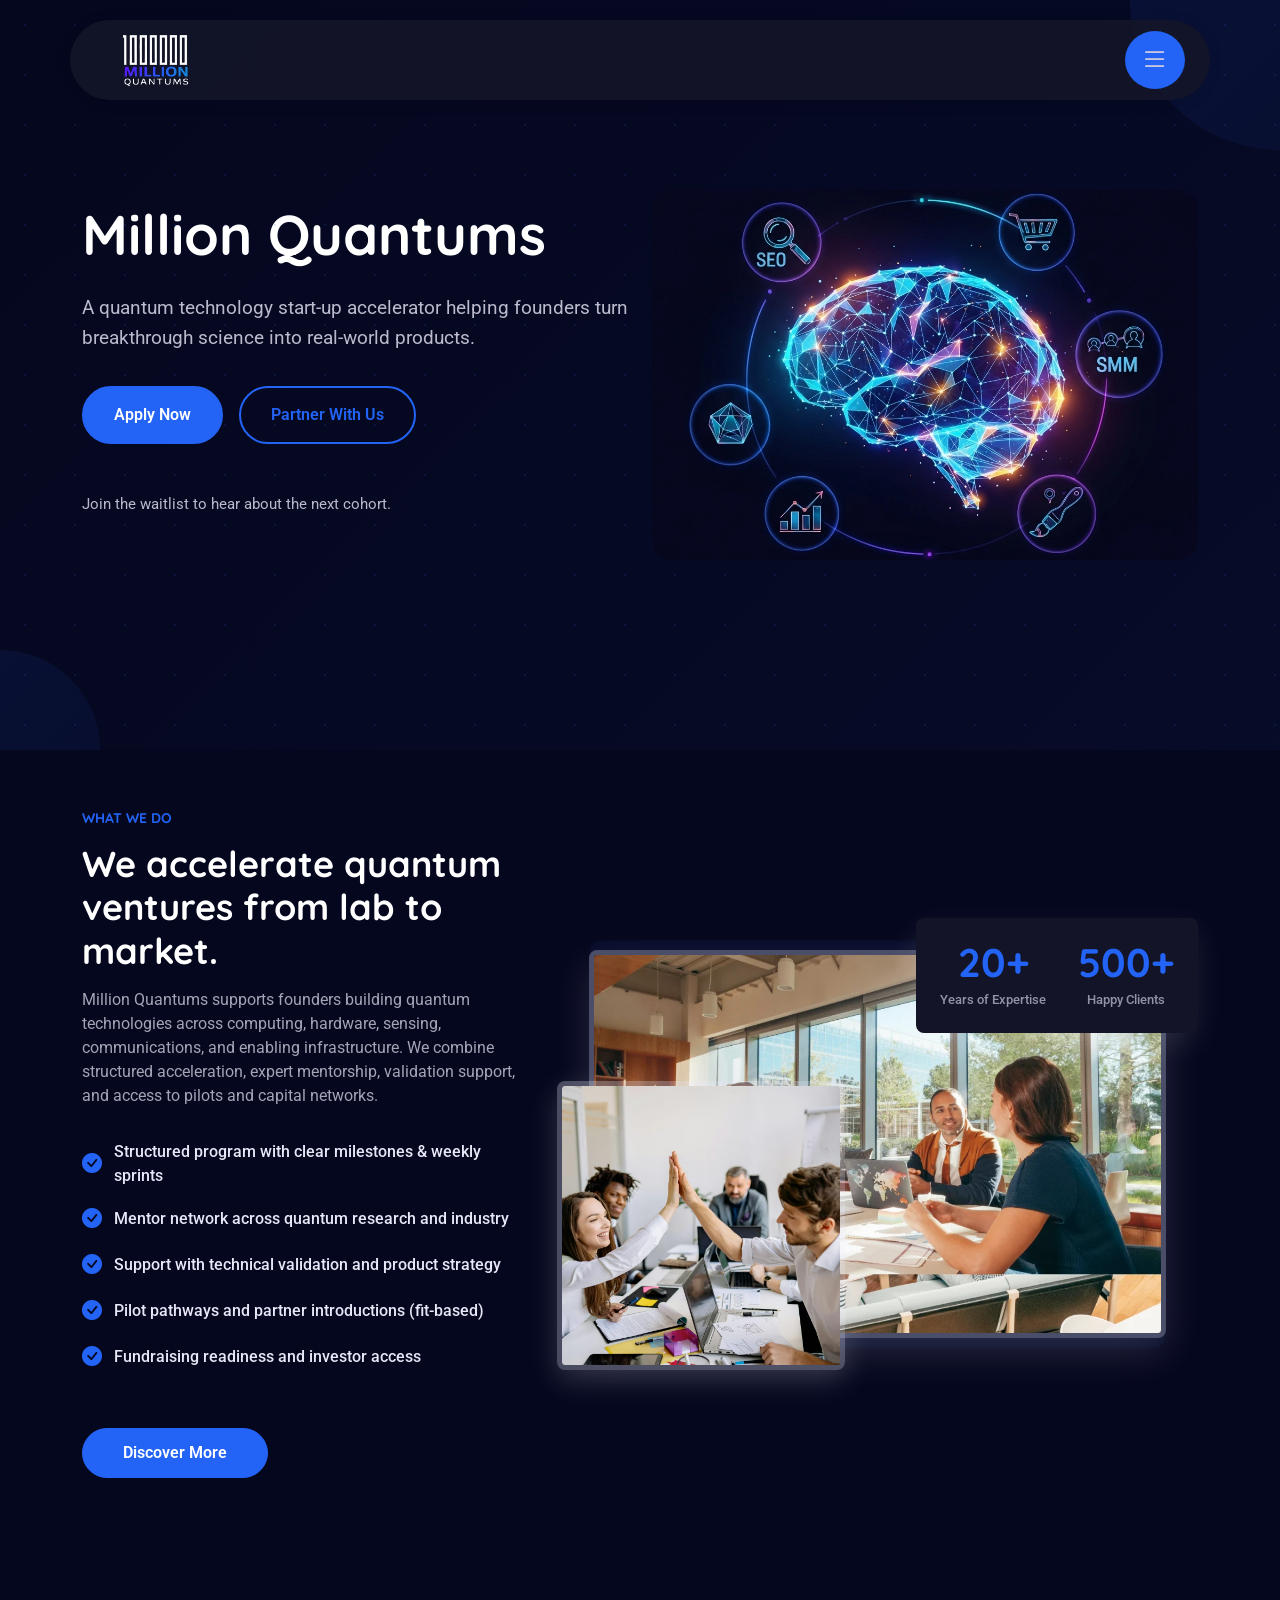
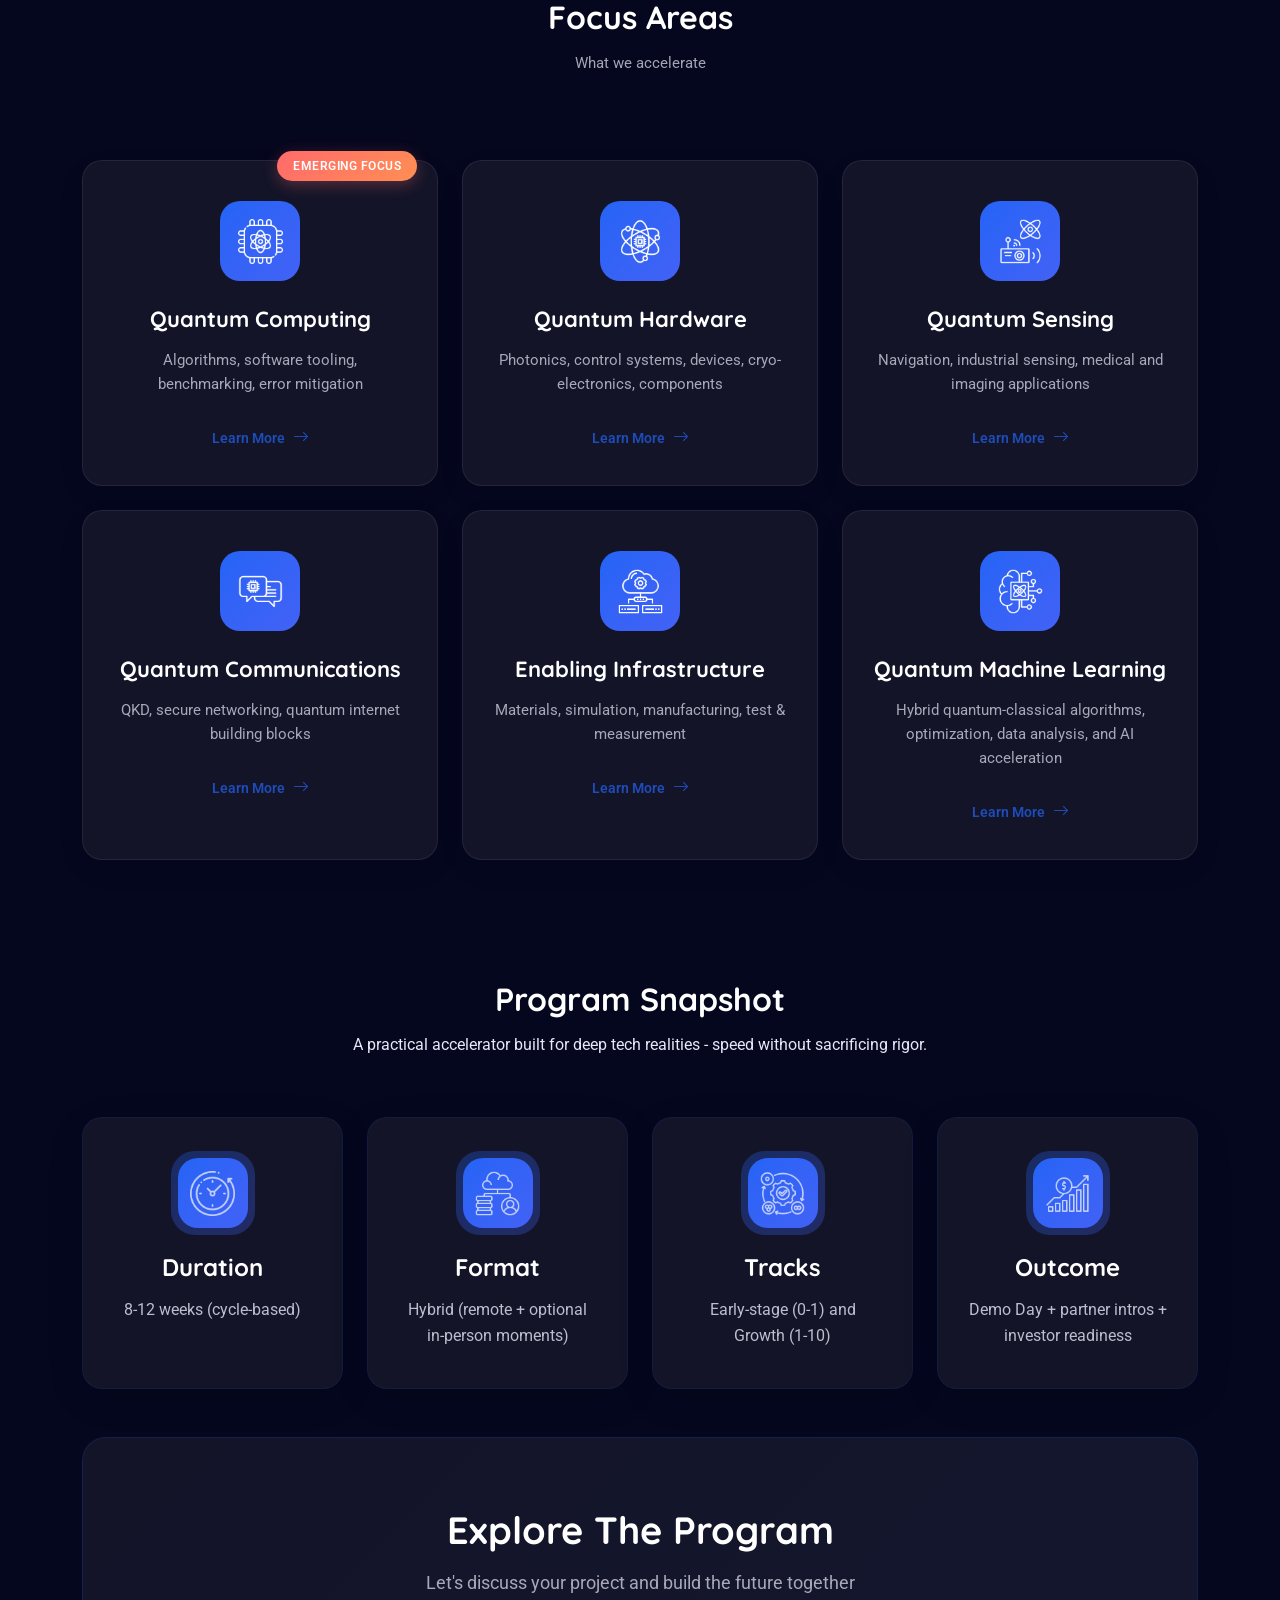
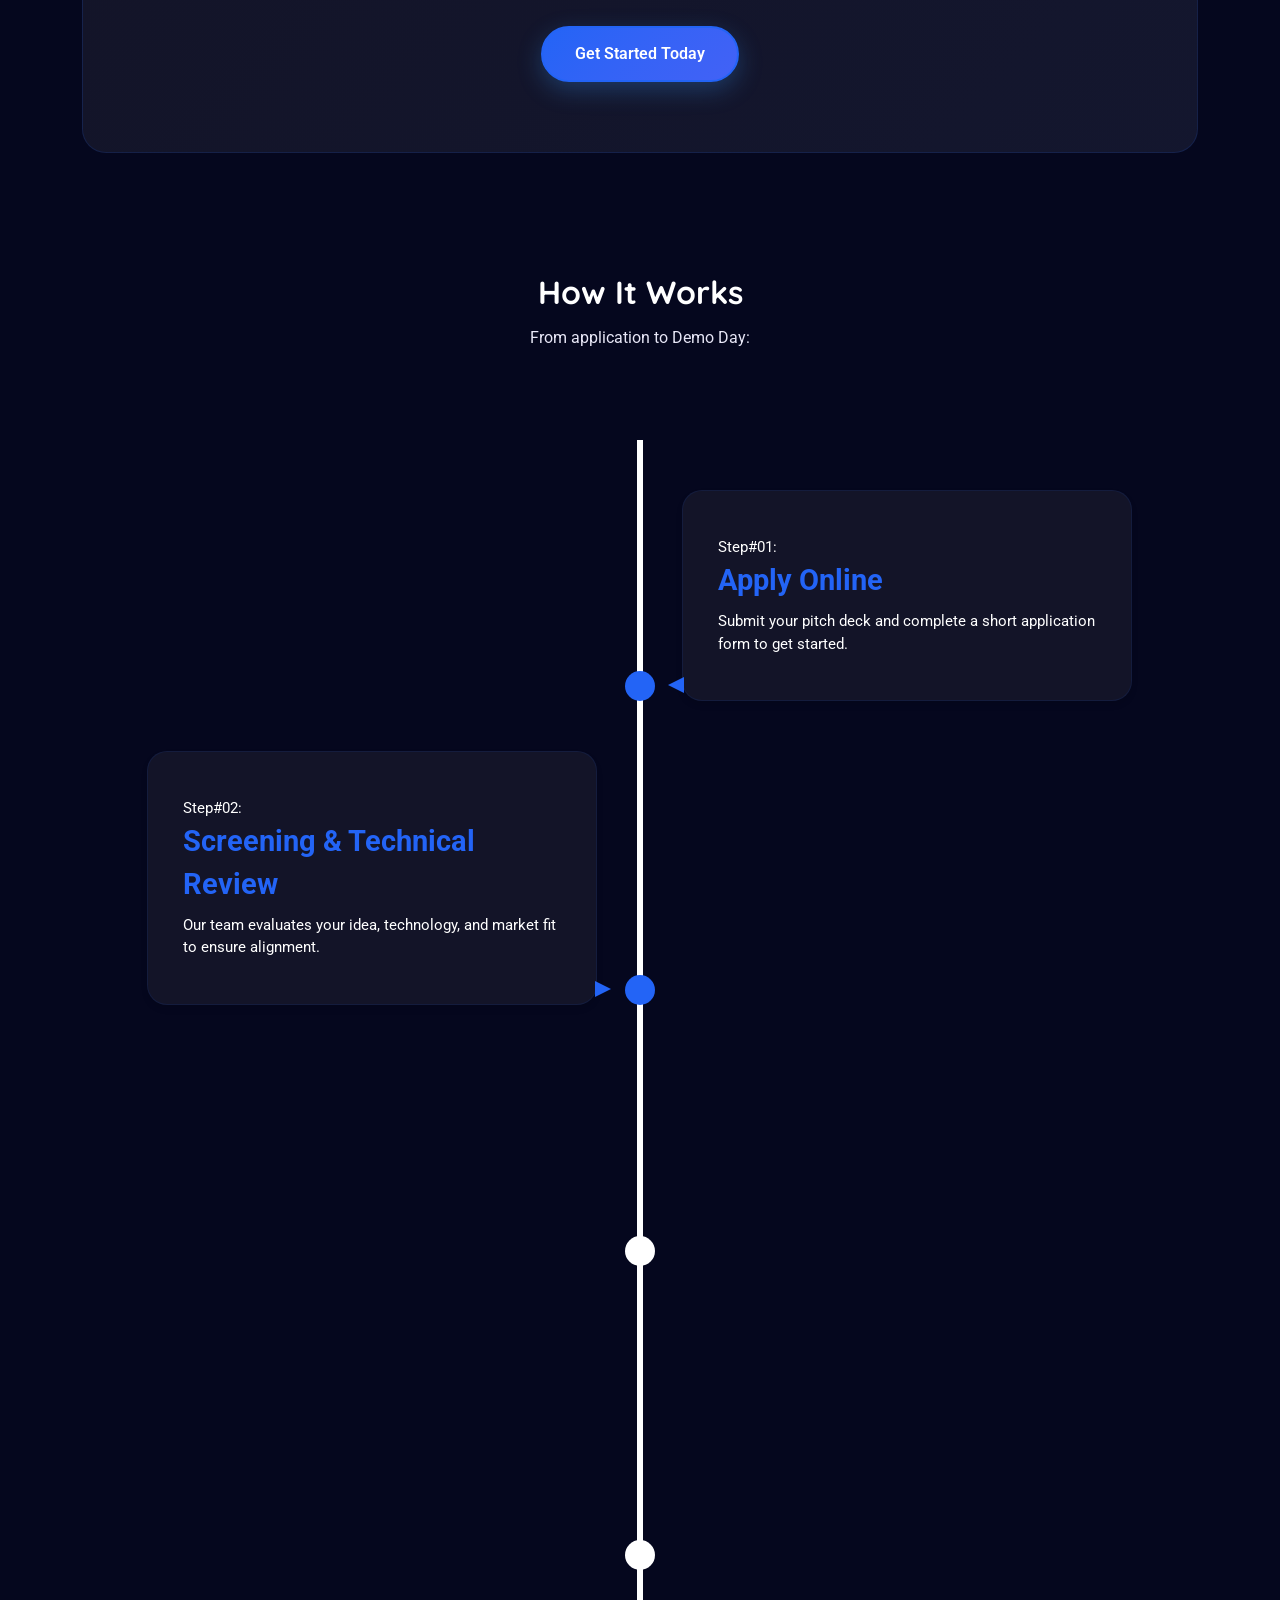
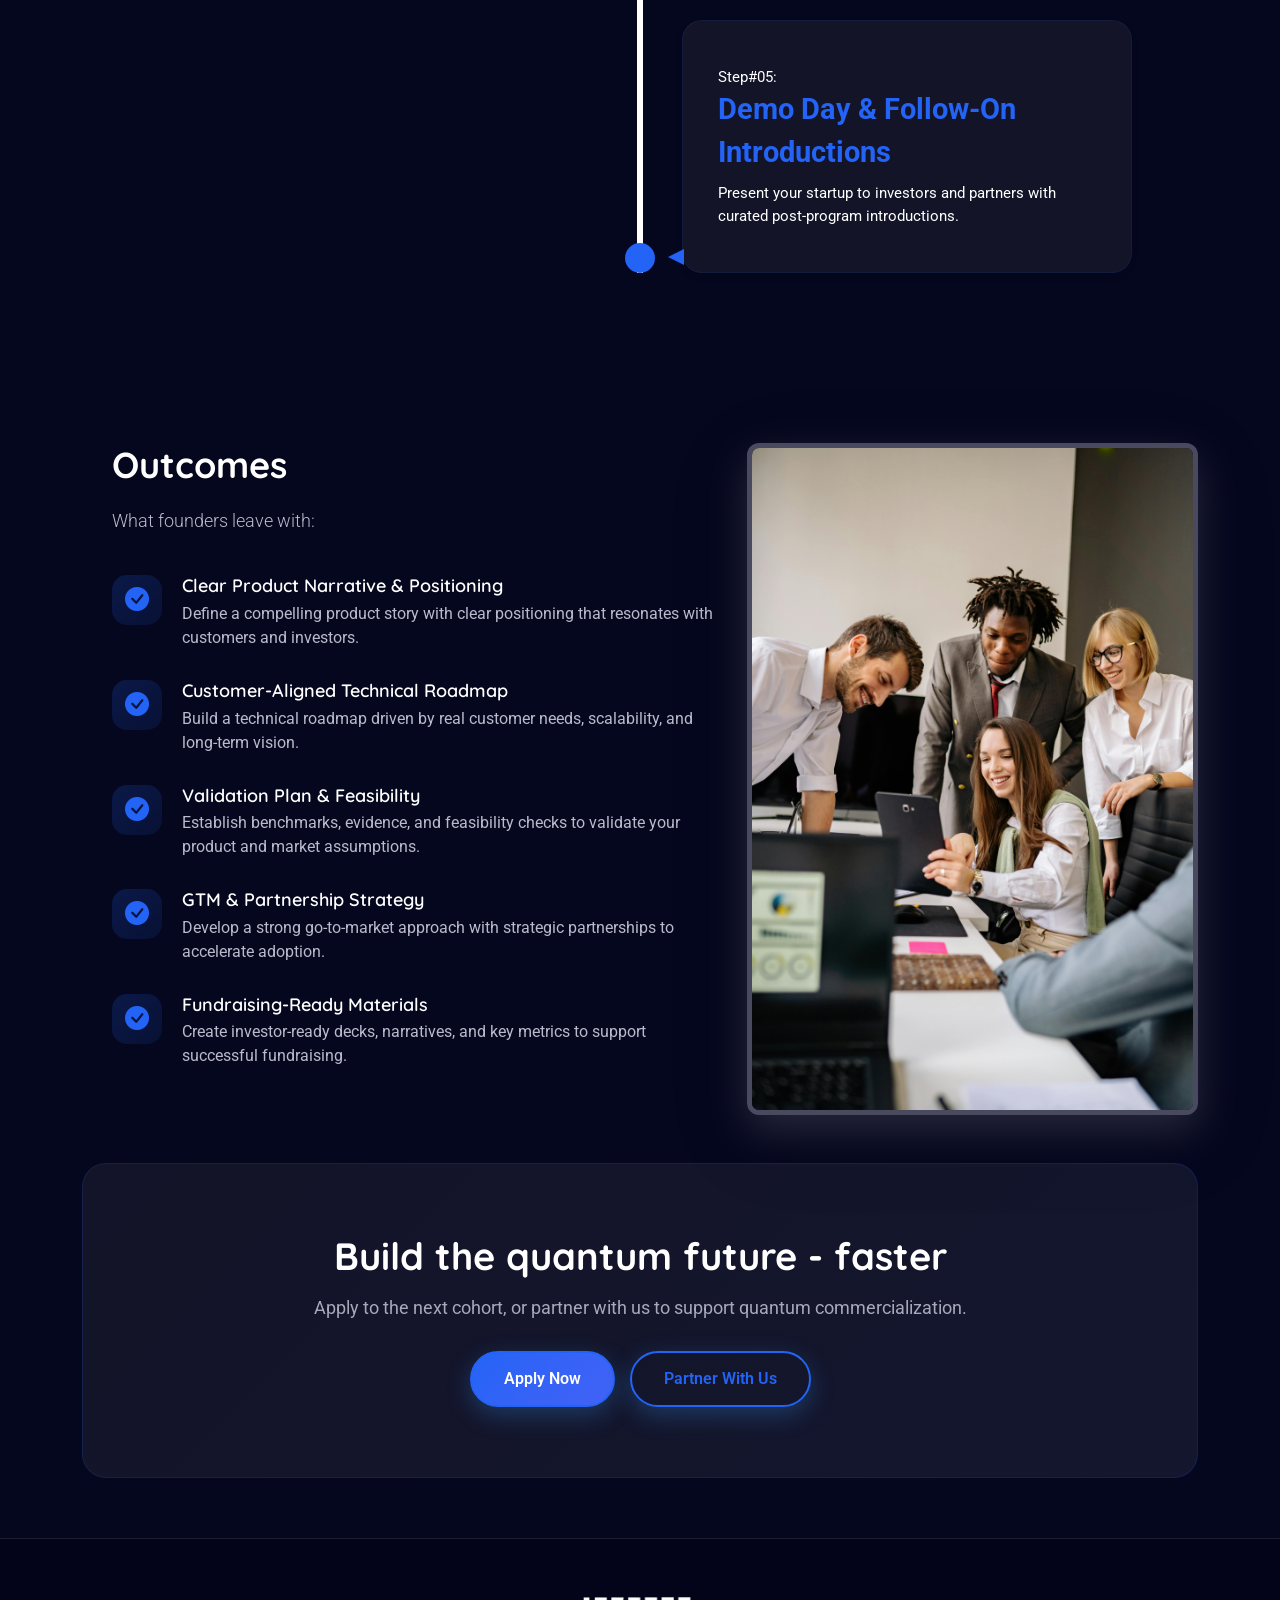
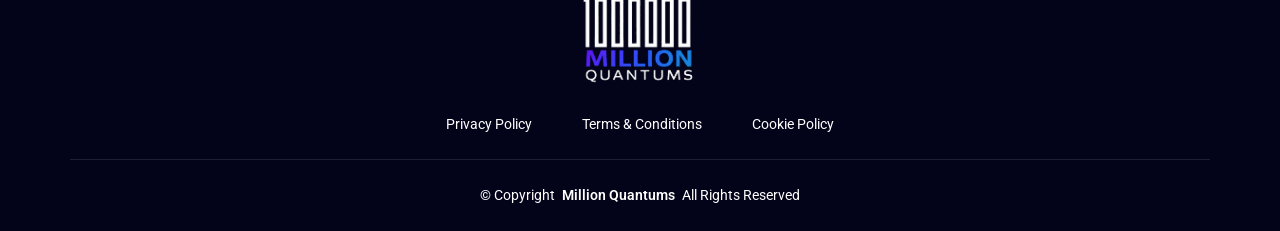
==== index.html @ cdff43a9 "Million Quantum Website Deploy 1" ====
<!DOCTYPE html>
<html lang="en">

<head>
  <meta charset="utf-8">
  <meta content="width=device-width, initial-scale=1.0" name="viewport">
  <title>Million Quantum - From Quantum Discovery to World-Changing Reality</title>
  <meta name="description" content="">
  <meta name="keywords" content="">

  <!-- Favicons -->
  <link href="assets/img/millionquantum-favicon.png" rel="icon">
  <link href="assets/img/millionquantum-favicon.png" rel="apple-touch-icon">

  <!-- Fonts -->
  <link href="https://fonts.googleapis.com" rel="preconnect">
  <link href="https://fonts.gstatic.com" rel="preconnect" crossorigin>
  <link href="https://fonts.googleapis.com/css2?family=Roboto:ital,wght@0,100;0,300;0,400;0,500;0,700;0,900;1,100;1,300;1,400;1,500;1,700;1,900&family=Poppins:ital,wght@0,100;0,200;0,300;0,400;0,500;0,600;0,700;0,800;0,900;1,100;1,200;1,300;1,400;1,500;1,600;1,700;1,800;1,900&family=Quicksand:wght@300;400;500;600;700&display=swap" rel="stylesheet">

  <!-- Vendor CSS Files -->
  <link href="assets/vendor/bootstrap/css/bootstrap.min.css" rel="stylesheet">
  <link href="assets/vendor/bootstrap-icons/bootstrap-icons.css" rel="stylesheet">
  <link href="assets/vendor/aos/aos.css" rel="stylesheet">
  <link href="assets/vendor/swiper/swiper-bundle.min.css" rel="stylesheet">
  <link href="assets/vendor/glightbox/css/glightbox.min.css" rel="stylesheet">

  <!-- Main CSS File -->
  <link href="assets/css/main.css" rel="stylesheet">
</head>

<body class="index-page">

<header id="header" class="header d-flex align-items-center">
  <div class="header-container container-fluid container-xl position-relative d-flex align-items-center justify-content-between">
    
    <!-- Logo -->
    <a href="index.html" class="logo d-flex align-items-center">
      <img src="assets/img/Million Quantums Logo Header - Light.svg" alt="Million Quantums Logo">
    </a>

    <!-- Menu Toggle Button (Hamburger) -->
    <div class="menu-toggle" id="menu-toggle">
      <i class="bi bi-list"></i>
    </div>

    <!-- Full-screen Overlay Navigation -->
    <nav id="overlay-nav" class="overlay-nav">
      <div class="overlay-nav-close col-1" id="overlay-close">
        <i class="bi bi-x-lg"></i>
      </div>
      <div class="overlay-nav-info col-3">
        <!-- Logo -->
        <a href="index.html" class="logo d-flex align-items-start">
          <img src="assets/img/Million Quantums Logo Header - Light.svg" alt="Million Quantums Logo">
        </a>
        <p>A quantum technology start-up accelerator helping founders turn breakthrough science into real-world products.</p>
      </div>
       <ul class="overlay-nav-list col-8">
        <li class="active"><a href="#hero" class="overlay-nav-link active" data-num="01">Home</a></li>
        <li><a href="#about" class="overlay-nav-link" data-num="02">Program</a></li>
        <li><a href="#services" class="overlay-nav-link" data-num="03">Apply</a></li>
        <li><a href="#portfolio" class="overlay-nav-link" data-num="04">Partners</a></li>
        <li><a href="#team" class="overlay-nav-link" data-num="05">Blog</a></li>
        <li><a href="#contact" class="overlay-nav-link" data-num="06">Contact</a></li>
      </ul>

    </nav>

  </div>
</header>

  <main class="main">

    <!-- Hero Section -->
    <section id="hero" class="hero section">

      <div class="container">
        <div class="row align-items-center">
          <div class="col-lg-6" data-aos="fade-right" data-aos-delay="100">
            <div class="hero-content">
              <h1>Million Quantums</h1>
              <p>A quantum technology start-up accelerator helping founders turn breakthrough science into real-world products.</p>
              <div class="hero-buttons">
                <a href="#" class="btn btn-primary">Apply Now</a>
                <a href="#" class="btn btn-outline">Partner With Us</a>
              </div>
              <div class="hero-note">
                <p>Join the waitlist to hear about the next cohort.</p>
              </div>
              
            </div>
          </div>
          <div class="col-lg-6" data-aos="fade-left" data-aos-delay="200">
            <div class="hero-visual">
              <div class="hero-image">
                <img src="assets/img/misc/misc-16.webp" alt="Digital Agency Hero" class="img-fluid">
              </div>
            </div>
          </div>
        </div>
      </div>

      <div class="hero-bg-elements">
        <div class="bg-shape shape-1"></div>
        <div class="bg-shape shape-2"></div>
        <div class="bg-particles"></div>
      </div>

    </section><!-- /Hero Section -->

    <!-- About Section -->
    <section id="about" class="about section">

      <div class="container" data-aos="fade-up" data-aos-delay="100">

        <div class="row gy-5 align-items-center">

          <div class="col-lg-5" data-aos="fade-right" data-aos-delay="200">
            <div class="content">
              <h6 class="subtitle">What We Do</h6>
              <h2>We accelerate quantum ventures from lab to market.</h2>
              <p>
                Million Quantums supports founders building quantum technologies across computing, hardware, sensing, communications, and enabling infrastructure. We combine structured acceleration, expert mentorship, validation support, and access to pilots and capital networks.
              </p>

              <ul class="features-list">
                <li><i class="bi bi-check-circle-fill"></i><span>Structured program with clear milestones & weekly sprints</span></li>
                <li><i class="bi bi-check-circle-fill"></i><span>Mentor network across quantum research and industry</span></li>
                <li><i class="bi bi-check-circle-fill"></i><span>Support with technical validation and product strategy</span></li>
                <li><i class="bi bi-check-circle-fill"></i><span>Pilot pathways and partner introductions (fit-based)</span></li>
                <li><i class="bi bi-check-circle-fill"></i><span>Fundraising readiness and investor access</span></li>
              </ul>

              <a href="#" class="btn btn-primary">Discover More</a>
            </div>
          </div>

          <div class="col-lg-7" data-aos="fade-left" data-aos-delay="300">
            <div class="image-composition">
              <div class="image-main">
                <img src="assets/img/about/about-9.webp" alt="Modern office with a team working" class="img-fluid" loading="lazy">
              </div>
              <div class="image-secondary">
                <img src="assets/img/about/about-square-8.webp" alt="Collaborative discussion" class="img-fluid" loading="lazy">
              </div>
              <div class="stats-card">
                <div class="stats-item">
                  <h3>20+</h3>
                  <p>Years of Expertise</p>
                </div>
                <div class="stats-item">
                  <h3>500+</h3>
                  <p>Happy Clients</p>
                </div>
              </div>
            </div>
          </div>

        </div>

      </div>

    </section><!-- /About Section -->

    <!-- Services Section -->
    <section id="services" class="services section">
      <!-- Section Title -->
      <div class="container section-title" data-aos="fade-up">
        <h2>Focus Areas</h2>
        <p>What we accelerate</p>
      </div><!-- End Section Title -->

      <div class="container" data-aos="fade-up" data-aos-delay="100">
        <div class="row gy-4">

          <!-- Quantum Computing -->
          <div class="col-lg-4 col-md-6" data-aos="fade-up" data-aos-delay="200">
            <div class="service-card">
              <div class="service-icon">
                <img src="assets/img/icons/quantum-computing.png">
              </div>
              <h4>Quantum Computing</h4>
              <p>Algorithms, software tooling, benchmarking, error mitigation</p>
              <a href="#contact" class="service-link">
                <span>Learn More</span>
                <i class="bi bi-arrow-right"></i>
              </a>
              <div class="service-badge">Emerging Focus</div>

            </div>
          </div>

          <!-- Quantum Hardware -->
          <div class="col-lg-4 col-md-6" data-aos="fade-up" data-aos-delay="300">
            <div class="service-card">
              <div class="service-icon">
                <img src="assets/img/icons/quantum.png">
              </div>
              <h4>Quantum Hardware</h4>
              <p>Photonics, control systems, devices, cryo-electronics, components</p>
              <a href="#contact" class="service-link">
                <span>Learn More</span>
                <i class="bi bi-arrow-right"></i>
              </a>
            </div>
          </div>

          <!-- Quantum Sensing -->
          <div class="col-lg-4 col-md-6" data-aos="fade-up" data-aos-delay="400">
            <div class="service-card">
              <div class="service-icon">
                <img src="assets/img/icons/sensing.png">
              </div>
              <h4>Quantum Sensing</h4>
              <p>Navigation, industrial sensing, medical and imaging applications</p>
              <a href="#contact" class="service-link">
                <span>Learn More</span>
                <i class="bi bi-arrow-right"></i>
              </a>
            </div>
          </div>

          <!-- Quantum Communications -->
          <div class="col-lg-4 col-md-6" data-aos="fade-up" data-aos-delay="500">
            <div class="service-card">
              <div class="service-icon">
                <img src="assets/img/icons/chat.png">
              </div>
              <h4>Quantum Communications</h4>
              <p>QKD, secure networking, quantum internet building blocks</p>
              <a href="#contact" class="service-link">
                <span>Learn More</span>
                <i class="bi bi-arrow-right"></i>
              </a>
            </div>
          </div>

          <!-- Enabling Infrastructure -->
          <div class="col-lg-4 col-md-6" data-aos="fade-up" data-aos-delay="200">
            <div class="service-card">
              <div class="service-icon">
                <img src="assets/img/icons/infrastructure.png">
              </div>
              <h4>Enabling Infrastructure</h4>
              <p>Materials, simulation, manufacturing, test & measurement</p>
              <a href="#contact" class="service-link">
                <span>Learn More</span>
                <i class="bi bi-arrow-right"></i>
              </a>
            </div>
          </div>

          <!-- Additional: Quantum Machine Learning (suggested addition) -->
          <div class="col-lg-4 col-md-6" data-aos="fade-up" data-aos-delay="300">
            <div class="service-card">
              <div class="service-icon">
                <img src="assets/img/icons/machine-learning.png">
              </div>
              <h4>Quantum Machine Learning</h4>
              <p>Hybrid quantum-classical algorithms, optimization, data analysis, and AI acceleration</p>
              <a href="#contact" class="service-link">
                <span>Learn More</span>
                <i class="bi bi-arrow-right"></i>
              </a>
            </div>
          </div>

        </div>
      </div>
    </section><!-- /Services Section -->


    <!-- Why Us Section -->
    <section id="why-us" class="why-us section">

      <!-- Section Title -->
      <div class="container section-title" data-aos="fade-up">
        <h2>Program Snapshot</h2>
        <p>A practical accelerator built for deep tech realities - speed without sacrificing rigor.</p>
      </div><!-- End Section Title -->

      <div class="container" data-aos="fade-up" data-aos-delay="100">

        <div class="row g-4">

          <div class="col-lg-3 col-md-6" data-aos="fade-up" data-aos-delay="200">
            <div class="feature-card">
              <div class="icon-wrapper">
                <img src="assets/img/icons/back-in-time.png">
              </div>
              <h4>Duration</h4>
              <p>8-12 weeks (cycle-based)</p>
            </div>
          </div><!-- End Feature Card -->

          <div class="col-lg-3 col-md-6" data-aos="fade-up" data-aos-delay="200">
            <div class="feature-card">
              <div class="icon-wrapper">
                <img src="assets/img/icons/cloud-service.png">
              </div>
              <h4>Format</h4>
              <p>Hybrid (remote + optional in-person moments)</p>
            </div>
          </div><!-- End Feature Card -->

          <div class="col-lg-3 col-md-6" data-aos="fade-up" data-aos-delay="200">
            <div class="feature-card">
              <div class="icon-wrapper">
                <img src="assets/img/icons/phases.png">
              </div>
              <h4>Tracks</h4>
              <p>Early-stage (0-1) and Growth (1-10)</p>
            </div>
          </div><!-- End Feature Card -->

          <div class="col-lg-3 col-md-6" data-aos="fade-up" data-aos-delay="200">
            <div class="feature-card">
              <div class="icon-wrapper">
                <img src="assets/img/icons/growth.png">
              </div>
              <h4>Outcome</h4>
              <p>Demo Day + partner intros + investor readiness</p>
            </div>
          </div><!-- End Feature Card -->

        </div>

        <div class="row mt-5">
          <div class="col-12 text-center" data-aos="fade-up" data-aos-delay="400">
            <div class="why-us-cta">
              <h3>Explore The Program</h3>
              <p>Let's discuss your project and build the future together</p>
              <a href="#contact" class="btn btn-primary">Get Started Today</a>
            </div>
          </div>
        </div>

      </div>

    </section><!-- /Why Us Section -->

    <!-- How It Works -->
    <section class="timeline">
      <!-- Section Title -->
      <div class="container section-title" data-aos="fade-up">
        <h2>How It Works</h2>
        <p>From application to Demo Day:</p>
      </div><!-- End Section Title -->

      <div class="container" data-aos="fade-up">
        <ul>
          <li>
            <div>
              <span>Step#01: </span>
              <time>Apply Online</time>
              Submit your pitch deck and complete a short application form to get started.
            </div>
          </li>

          <li>
            <div>
              <span>Step#02: </span>
              <time>Screening & Technical Review</time>
              Our team evaluates your idea, technology, and market fit to ensure alignment.
            </div>
          </li>

          <li>
            <div>
              <span>Step#03: </span>
              <time>Founder Interviews</time>
              Selected founders are invited for interviews to assess vision, execution, and team strength.
            </div>
          </li>

          <li>
            <div>
              <span>Step#04: </span>
              <time>Program Kickoff & Weekly Sprints</time>
              The program begins with structured sprints, mentorship, and hands-on execution.
            </div>
          </li>

          <li>
            <div>
              <span>Step#05: </span>
              <time>Demo Day & Follow-On Introductions</time>
              Present your startup to investors and partners with curated post-program introductions.
            </div>
          </li>
        </ul>
      </div>

    </section>
    <!-- End How It Works -->



    <!-- Why Us Section -->
    <section id="why-us" class="why-us section">

      <div class="container" data-aos="fade-up" data-aos-delay="100">

        <div class="row mt-1">
          

          <div class="col-lg-7" data-aos="fade-left" data-aos-delay="300">
            <div class="feature-content">
              <h3>Outcomes</h3>
              <p class="lead">What founders leave with:</p>

              <div class="feature-list">

                <div class="feature-item">
                  <div class="feature-icon">
                    <i class="bi bi-check-circle-fill"></i>
                  </div>
                  <div class="feature-text">
                    <h5>Clear Product Narrative & Positioning</h5>
                    <p>Define a compelling product story with clear positioning that resonates with customers and investors.</p>
                  </div>
                </div>

                <div class="feature-item">
                  <div class="feature-icon">
                    <i class="bi bi-check-circle-fill"></i>
                  </div>
                  <div class="feature-text">
                    <h5>Customer-Aligned Technical Roadmap</h5>
                    <p>Build a technical roadmap driven by real customer needs, scalability, and long-term vision.</p>
                  </div>
                </div>

                <div class="feature-item">
                  <div class="feature-icon">
                    <i class="bi bi-check-circle-fill"></i>
                  </div>
                  <div class="feature-text">
                    <h5>Validation Plan & Feasibility</h5>
                    <p>Establish benchmarks, evidence, and feasibility checks to validate your product and market assumptions.</p>
                  </div>
                </div>

                <div class="feature-item">
                  <div class="feature-icon">
                    <i class="bi bi-check-circle-fill"></i>
                  </div>
                  <div class="feature-text">
                    <h5>GTM & Partnership Strategy</h5>
                    <p>Develop a strong go-to-market approach with strategic partnerships to accelerate adoption.</p>
                  </div>
                </div>

                <div class="feature-item">
                  <div class="feature-icon">
                    <i class="bi bi-check-circle-fill"></i>
                  </div>
                  <div class="feature-text">
                    <h5>Fundraising-Ready Materials</h5>
                    <p>Create investor-ready decks, narratives, and key metrics to support successful fundraising.</p>
                  </div>
                </div>

              </div>
            </div>
          </div>

          <div class="col-lg-5" data-aos="fade-right" data-aos-delay="200">
            <div class="feature-showcase">
              <img src="assets/img/pexels-yankrukov-7793688.jpg" alt="Creative Process" class="img-fluid">
            </div>
          </div>
        </div>

        <div class="row mt-5">
          <div class="col-12 text-center" data-aos="fade-up" data-aos-delay="400">
            <div class="why-us-cta">
              <h3>Build the quantum future - faster</h3>
              <p>Apply to the next cohort, or partner with us to support quantum commercialization.</p>
              <div class="why-us-cta-buttons">
                <a href="#contact" class="btn btn-primary">Apply Now</a>
                <a href="#" class="btn btn-outline">Partner With Us</a>
              </div>
            </div>
          </div>
        </div>

      </div>

    </section><!-- /Why Us Section -->

    

   

    

  </main>

  <footer id="footer" class="footer position-relative dark-background">

    <div class="container footer-top">
      <div class="row gy-4">
        <div class="col-lg-12 col-md-6 footer-about">
          <a href="index.html" class="logo d-flex align-items-center">
            <img src="assets/img/Million Quantums Logo Header - Light.svg" alt="Million Quantums Logo">
          </a>
          <div class="policy-links d-flex mt-4">
            <a href="">Privacy Policy</a>
            <a href="">Terms & Conditions</a>
            <a href="">Cookie Policy</a>
          </div>
        </div>

      </div>
    </div>

    <div class="container copyright text-center mt-4">
      <p>© <span>Copyright</span> <a href="#" class="px-1 sitename">Million Quantums</a> <span>All Rights Reserved</span></p>
    </div>

  </footer>

  <!-- Scroll Top -->
  <a href="#" id="scroll-top" class="scroll-top d-flex align-items-center justify-content-center"><i class="bi bi-arrow-up-short"></i></a>

  <!-- Preloader -->
  <div id="preloader"></div>

  <!-- Vendor JS Files -->
  <script src="assets/vendor/bootstrap/js/bootstrap.bundle.min.js"></script>
  <script src="assets/vendor/php-email-form/validate.js"></script>
  <script src="assets/vendor/aos/aos.js"></script>
  <script src="assets/vendor/purecounter/purecounter_vanilla.js"></script>
  <script src="assets/vendor/imagesloaded/imagesloaded.pkgd.min.js"></script>
  <script src="assets/vendor/isotope-layout/isotope.pkgd.min.js"></script>
  <script src="assets/vendor/swiper/swiper-bundle.min.js"></script>
  <script src="assets/vendor/glightbox/js/glightbox.min.js"></script>

  <!-- Main JS File -->
  <script src="assets/js/main.js"></script>

  <script>
  const menuToggle = document.getElementById('menu-toggle');
  const overlayNav = document.getElementById('overlay-nav');
  const overlayClose = document.getElementById('overlay-close');

  // Open menu
  menuToggle.addEventListener('click', function() {
    overlayNav.classList.add('active');
    menuToggle.style.opacity = '0';
    menuToggle.style.visibility = 'hidden';
  });

  // Close menu
  overlayClose.addEventListener('click', function() {
    overlayNav.classList.remove('active');
    menuToggle.style.opacity = '1';
    menuToggle.style.visibility = 'visible';
  });

  // Close when clicking a link
  document.querySelectorAll('.overlay-nav-link').forEach(link => {
    link.addEventListener('click', () => {
      overlayNav.classList.remove('active');
      menuToggle.style.opacity = '1';
      menuToggle.style.visibility = 'visible';
    });
  });

  // Optional: Close on Escape key
  document.addEventListener('keydown', (e) => {
    if (e.key === 'Escape' && overlayNav.classList.contains('active')) {
      overlayNav.classList.remove('active');
      menuToggle.style.opacity = '1';
      menuToggle.style.visibility = 'visible';
    }
  });
</script>

<script type="text/javascript">
  (function () {
  "use strict";

  // define variables
  var items = document.querySelectorAll(".timeline li");

  // check if an element is in viewport
  // http://stackoverflow.com/questions/123999/how-to-tell-if-a-dom-element-is-visible-in-the-current-viewport
  function isElementInViewport(el) {
    var rect = el.getBoundingClientRect();
    return (
      rect.top >= 0 &&
      rect.left >= 0 &&
      rect.bottom <=
        (window.innerHeight || document.documentElement.clientHeight) &&
      rect.right <= (window.innerWidth || document.documentElement.clientWidth)
    );
  }

  function callbackFunc() {
    for (var i = 0; i < items.length; i++) {
      if (isElementInViewport(items[i])) {
        items[i].classList.add("in-view");
      }
    }
  }

  // listen for events
  window.addEventListener("load", callbackFunc);
  window.addEventListener("resize", callbackFunc);
  window.addEventListener("scroll", callbackFunc);
})();

</script>

</body>

</html>
---- assets/css/main.css ----
@charset "UTF-8";

/*--------------------------------------------------------------
# Font & Color Variables
# Help: https://bootstrapmade.com/color-system/
--------------------------------------------------------------*/
/* Fonts */
:root {
  --default-font: "Roboto",  system-ui, -apple-system, "Segoe UI", Roboto, "Helvetica Neue", Arial, "Noto Sans", "Liberation Sans", sans-serif, "Apple Color Emoji", "Segoe UI Emoji", "Segoe UI Symbol", "Noto Color Emoji";
  --heading-font: "Quicksand",  sans-serif;
  --nav-font: "Poppins",  sans-serif;
}

/* Global Colors - The following color variables are used throughout the website. Updating them here will change the color scheme of the entire website */
:root { 
  --background-color: #05071e; /* Background color for the entire website, including individual sections */
  --default-color: #e8e7f7; /* Default color used for the majority of the text content across the entire website */
  --heading-color: #ffffff; /* Color for headings, subheadings and title throughout the website */
  --accent-color: #2364f6; /* Accent color that represents your brand on the website. It's used for buttons, links, and other elements that need to stand out */
  --surface-color: #131428; /* The surface color is used as a background of boxed elements within sections, such as cards, icon boxes, or other elements that require a visual separation from the global background. */
  --contrast-color: #ffffff; /* Contrast color for text, ensuring readability against backgrounds of accent, heading, or default colors. */
}

/* Nav Menu Colors - The following color variables are used specifically for the navigation menu. They are separate from the global colors to allow for more customization options */
:root {
  --nav-color: #c8c6e3;  /* The default color of the main navmenu links */
  --nav-hover-color: #ffffff; /* Applied to main navmenu links when they are hovered over or active */
  --nav-mobile-background-color: #03051f; /* Used as the background color for mobile navigation menu */
  --nav-dropdown-background-color: #1f2240; /* Used as the background color for dropdown items that appear when hovering over primary navigation items */
  --nav-dropdown-color: #c8c6e3; /* Used for navigation links of the dropdown items in the navigation menu. */
  --nav-dropdown-hover-color: #ffffff; /* Similar to --nav-hover-color, this color is applied to dropdown navigation links when they are hovered over. */
}

/* Color Presets - These classes override global colors when applied to any section or element, providing reuse of the sam color scheme. */

.light-background {
  --background-color: #0c114a;
  --surface-color: #131b76;
}

.dark-background {
  --background-color: #01020e;
  --default-color: #ffffff;
  --heading-color: #ffffff;
  --surface-color: #252525;
  --contrast-color: #ffffff;
}

/* Smooth scroll */
:root {
  scroll-behavior: smooth;
}

/*--------------------------------------------------------------
# General Styling & Shared Classes
--------------------------------------------------------------*/
body {
  color: var(--default-color);
  background-color: var(--background-color);
  font-family: var(--default-font);
}

a {
  color: var(--accent-color);
  text-decoration: none;
  transition: 0.3s;
}

a:hover {
  color: color-mix(in srgb, var(--accent-color), transparent 25%);
  text-decoration: none;
}

h1,
h2,
h3,
h4,
h5,
h6 {
  color: var(--heading-color);
  font-family: var(--heading-font);
}

/* PHP Email Form Messages
------------------------------*/
.php-email-form .error-message {
  display: none;
  background: #df1529;
  color: #ffffff;
  text-align: left;
  padding: 15px;
  margin-bottom: 24px;
  font-weight: 600;
}

.php-email-form .sent-message {
  display: none;
  color: #ffffff;
  background: #059652;
  text-align: center;
  padding: 15px;
  margin-bottom: 24px;
  font-weight: 600;
}

.php-email-form .loading {
  display: none;
  background: var(--surface-color);
  text-align: center;
  padding: 15px;
  margin-bottom: 24px;
}

.php-email-form .loading:before {
  content: "";
  display: inline-block;
  border-radius: 50%;
  width: 24px;
  height: 24px;
  margin: 0 10px -6px 0;
  border: 3px solid var(--accent-color);
  border-top-color: var(--surface-color);
  animation: php-email-form-loading 1s linear infinite;
}

@keyframes php-email-form-loading {
  0% {
    transform: rotate(0deg);
  }

  100% {
    transform: rotate(360deg);
  }
}
/*--------------------------------------------------------------
# Global Header
--------------------------------------------------------------*/
.header {
  --background-color: rgba(255, 255, 255, 0);
  --surface-color: #1b1933;
  color: var(--default-color);
  background-color: var(--background-color);
  padding: 20px 0;
  transition: all 0.5s;
  z-index: 997;
  width: 90%;
  margin: auto;
}

.header .header-container {
  background: rgba(19, 20, 40, 0.9);
  border-radius: 50px;
  padding: 10px 25px;
  box-shadow: 0px 2px 15px rgba(0, 0, 0, 0.1);
  position: relative;
  z-index: 997;
}

.header .logo img {
  max-height: 60px;
}

/* Menu Toggle Button (Hamburger) */
.menu-toggle {
  font-size: 28px;
  color: var(--nav-color);
  cursor: pointer;
  z-index: 10000;
  padding: 8px 16px;
  border-radius: 50%;
  transition: all 0.3s;
  opacity: 1;
  visibility: visible;
  background: var(--accent-color);
}

.menu-toggle:hover {
  background-color: rgba(255, 255, 255, 0.1);
  transform: scale(1.1);
}

/*--------------------------------------------------------------
# Overlay Navigation with Slide Animation
--------------------------------------------------------------*/
.overlay-nav {
  position: fixed;
  top: 0;
  right: -100%; /* Start off-screen to the right */
  width: 100%;
  height: 100%;
  background: #0c0f33;
  display: flex;
  align-items: center;
  justify-content: flex-start;
  transition: right 0.5s cubic-bezier(0.77, 0, 0.175, 1);
  z-index: 9999;
  overflow: hidden;
  padding: 0px 0px;
  text-align: left;
}

.overlay-nav.active {
  right: 0; /* Slide in */
}

/* Close Button */
.overlay-nav-close {
  position: absolute;
  top: 30px;
  right: 30px;
  font-size: 32px;
  color: #fff;
  cursor: pointer;
  width: 50px;
  height: 50px;
  display: flex;
  align-items: center;
  justify-content: center;
  border-radius: 50%;
  background-color: rgba(255, 255, 255, 0.1);
  transition: all 0.3s;
  opacity: 0;
  visibility: hidden;
}

.overlay-nav.active .overlay-nav-close {
  opacity: 1;
  visibility: visible;
  transition-delay: 0.3s;
}

.overlay-nav-close:hover {
  background-color: var(--accent-color);
  transform: rotate(90deg);
}
.overlay-nav-info {
  background-color: #05071e;
  padding: 30px;
  display: flex;
  flex-direction: column;
  justify-content: space-between;
  align-items: flex-start; /* horizontal left alignment */
  text-align: left;        /* text left aligned */
  height: 100%;
}

.overlay-nav-info .logo img{
  min-height: 120px;
}
.overlay-nav-info p{
  font-size: 13px;
}
/* Nav List and Link Animations */
.overlay-nav-list {
  list-style: none;
  padding: 0;
  margin: 0;
  text-align: left;
  padding-left: 20px;
}

.overlay-nav-list li {
  margin: 0px 0px !important;
  opacity: 0;
  transform: translateY(50px);
  transition: all 0.6s ease;
}

.overlay-nav.active .overlay-nav-list li {
  opacity: 1;
  transform: translateY(0);
}
/* Bar container */
.overlay-nav-list li {
  position: relative;
  padding-left: 30px;
}

/* Thick horizontal bar */
.overlay-nav-list li::before {
  content: "";
  position: absolute;
  left: 0;
  top: 50%;
  width: 0;
  height: 10px;
  background-color: var(--accent-color);
  transform: translateY(-50%);
  transition: width 0.4s ease;
  border-radius: 6px;
}

/* Hover bar */
.overlay-nav-list li:hover::before {
  width: 70px;
}

/* Active bar (always visible) */
.overlay-nav-list li.active::before {
  width: 70px;
}

/* Stagger animation delay for each link */
.overlay-nav.active .overlay-nav-list li:nth-child(1) { transition-delay: 0.3s; }
.overlay-nav.active .overlay-nav-list li:nth-child(2) { transition-delay: 0.4s; }
.overlay-nav.active .overlay-nav-list li:nth-child(3) { transition-delay: 0.5s; }
.overlay-nav.active .overlay-nav-list li:nth-child(4) { transition-delay: 0.6s; }
.overlay-nav.active .overlay-nav-list li:nth-child(5) { transition-delay: 0.7s; }
.overlay-nav.active .overlay-nav-list li:nth-child(6) { transition-delay: 0.8s; }

.overlay-nav-link {
  color: #fff;
  font-size: 62px;
  font-weight: 600;
  text-decoration: none;
  transition: all 0.4s ease;
  display: inline-block;
  font-family: var(--heading-font, sans-serif);
  margin: 0px !important;
  position: relative;
  padding-right: 10px;
}

.overlay-nav-link:hover {
  color: var(--accent-color);
  padding-left: 70px;
}
.overlay-nav-link.active {
  padding-left: 70px;
  color: var(--accent-color);
}
/* Small number badge */
.overlay-nav-link::after {
  content: attr(data-num);
  position: absolute;
  top: 30px;
  right: 3px;
  font-size: 14px;
  font-weight: 500;
  color: rgba(255, 255, 255, 0.5);
  transform: translate(50%, -40%);
  transition: all 0.3s ease;
}

/* Highlight number on hover/active */
.overlay-nav-link:hover::after,
.overlay-nav-link.active::after {
  color: var(--accent-color);
}

/* Mobile Adjustments */
@media (max-width: 768px) {
  .overlay-nav-link {
    font-size: 30px;
  }

  .overlay-nav-close {
    top: 20px;
    right: 20px;
    width: 45px;
    height: 45px;
    font-size: 28px;
  }
}
/* Mobile Overlay Menu Adjustments */
@media (max-width: 768px) {

  .overlay-nav {
    flex-direction: column;
    align-items: flex-start;
    padding: 20px;
  }

  /* Logo/info at top */
  .overlay-nav-info {
    width: 100%;
    height: auto;
    padding: 50px 0px 10px 0px;
    align-items: center;
    text-align: left;
    background-color: transparent; /* Transparent background */
  }
  /* Hover bar */
    .overlay-nav-list li:hover::before {
      width: 40px;
    }

    /* Active bar (always visible) */
    .overlay-nav-list li.active::before {
      width: 40px;
    }
  .overlay-nav-info .logo img {
    min-height: 90px; /* smaller logo for mobile */
  }

  /* Hide paragraph on mobile */
  .overlay-nav-info p {
    display: none;
  }
  /* Bar container */
  .overlay-nav-list li {
    position: relative;
    padding-left: 10px;
  }

  /* Thick horizontal bar */
  .overlay-nav-list li::before {
    content: "";
    position: absolute;
    left: 0;
    top: 50%;
    width: 0;
    height: 10px;
    background-color: var(--accent-color);
    transform: translateY(-50%);
    transition: width 0.4s ease;
    border-radius: 6px;
  }
  /* Nav list below logo */
  .overlay-nav-list {
    width: 100%;
    padding-left: 0;
    margin-top: 20px;
  }

  .overlay-nav-list li {
    margin-bottom: 15px;
    opacity: 0;
    transform: translateY(30px);
  }

  .overlay-nav-link {
    font-size: 38px;
  }

  /* Number badge adjustments */
  .overlay-nav-link::after {
    top: 10px;
    right: 0;
    font-size: 12px;
  }
  .overlay-nav-link:hover {
      color: var(--accent-color);
      padding-left: 35px;
    }
    .overlay-nav-link.active {
      padding-left: 35px;
      color: var(--accent-color);
    }

  .overlay-nav-close {
    top: 15px;
    right: 15px;
    width: 40px;
    height: 40px;
    font-size: 24px;
  }
}

/*--------------------------------------------------------------
# Global Footer
--------------------------------------------------------------*/
.footer {
  color: var(--default-color);
  background-color: #03041a;
  font-size: 14px;
  position: relative;
  border-top: 1px solid color-mix(in srgb, var(--default-color), transparent 90%);
}

.footer .footer-top {
  padding-top: 50px;
  display: flex;
  justify-content: center;
  align-items: center;
}

.footer .footer-about .logo {
  line-height: 1;
  margin-bottom: 25px;
  display: flex;
  justify-content: center;
}

.footer .footer-about .logo img {
  max-height: 110px;
  margin-right: 6px;
}

.footer .footer-about .logo span {
  color: var(--heading-color);
  font-family: var(--heading-font);
  font-size: 26px;
  font-weight: 700;
  letter-spacing: 1px;
}

.footer .footer-about p {
  font-size: 14px;
  font-family: var(--heading-font);
}
.footer .policy-links{
  display: flex;
  justify-content: center;
  align-items: center;
  gap: 50px;
}
.footer .policy-links a{
  color: #fff;
}
.footer .policy-links a:hover{
  color: var(--accent-color);
}
.footer .social-links a {
  display: flex;
  align-items: center;
  justify-content: center;
  width: 40px;
  height: 40px;
  border-radius: 50%;
  border: 1px solid color-mix(in srgb, var(--default-color), transparent 50%);
  font-size: 16px;
  color: color-mix(in srgb, var(--default-color), transparent 20%);
  margin-right: 10px;
  transition: 0.3s;
}

.footer .social-links a:hover {
  color: var(--accent-color);
  border-color: var(--accent-color);
}

.footer h4 {
  font-size: 16px;
  font-weight: bold;
  position: relative;
  padding-bottom: 12px;
}

.footer .footer-links {
  margin-bottom: 30px;
}

.footer .footer-links ul {
  list-style: none;
  padding: 0;
  margin: 0;
}

.footer .footer-links ul i {
  padding-right: 2px;
  font-size: 12px;
  line-height: 0;
}

.footer .footer-links ul li {
  padding: 10px 0;
  display: flex;
  align-items: center;
}

.footer .footer-links ul li:first-child {
  padding-top: 0;
}

.footer .footer-links ul a {
  color: color-mix(in srgb, var(--default-color), transparent 30%);
  display: inline-block;
  line-height: 1;
}

.footer .footer-links ul a:hover {
  color: var(--accent-color);
}

.footer .footer-contact p {
  margin-bottom: 5px;
}
.footer .copyright .sitename{
  color: #fff;
  font-weight: 600;
}
.footer .copyright .sitename:hover{
  color: var(--accent-color);

}
.footer .copyright {
  padding: 25px 0;
  border-top: 1px solid color-mix(in srgb, var(--default-color), transparent 90%);
}

.footer .copyright p {
  margin-bottom: 0;
}

.footer .credits {
  margin-top: 8px;
  font-size: 13px;
}

/*--------------------------------------------------------------
# Preloader
--------------------------------------------------------------*/
#preloader {
  position: fixed;
  inset: 0;
  z-index: 999999;
  overflow: hidden;
  background: var(--background-color);
  transition: all 0.6s ease-out;
}

#preloader:before {
  content: "";
  position: fixed;
  top: calc(50% - 30px);
  left: calc(50% - 30px);
  border: 6px solid #ffffff;
  border-color: var(--accent-color) transparent var(--accent-color) transparent;
  border-radius: 50%;
  width: 60px;
  height: 60px;
  animation: animate-preloader 1.5s linear infinite;
}

@keyframes animate-preloader {
  0% {
    transform: rotate(0deg);
  }

  100% {
    transform: rotate(360deg);
  }
}

/*--------------------------------------------------------------
# Scroll Top Button
--------------------------------------------------------------*/
.scroll-top {
  position: fixed;
  visibility: hidden;
  opacity: 0;
  right: 15px;
  bottom: -15px;
  z-index: 99999;
  background-color: var(--accent-color);
  width: 44px;
  height: 44px;
  border-radius: 50px;
  transition: all 0.4s;
}

.scroll-top i {
  font-size: 24px;
  color: var(--contrast-color);
  line-height: 0;
}

.scroll-top:hover {
  background-color: color-mix(in srgb, var(--accent-color), transparent 20%);
  color: var(--contrast-color);
}

.scroll-top.active {
  visibility: visible;
  opacity: 1;
  bottom: 15px;
}

/*--------------------------------------------------------------
# Disable aos animation delay on mobile devices
--------------------------------------------------------------*/
@media screen and (max-width: 768px) {
  [data-aos-delay] {
    transition-delay: 0 !important;
  }
}

/*--------------------------------------------------------------
# Global Page Titles & Breadcrumbs
--------------------------------------------------------------*/
.page-title {
  text-align: center;
  padding: 20px 0;
}

.page-title .breadcrumbs {
  margin-bottom: 1.5rem;
}

.page-title .breadcrumbs .breadcrumb {
  justify-content: center;
  margin: 0;
  padding: 0;
  background: none;
}

.page-title .breadcrumbs .breadcrumb .breadcrumb-item {
  font-size: 0.9rem;
  color: color-mix(in srgb, var(--default-color), transparent 30%);
}

.page-title .breadcrumbs .breadcrumb .breadcrumb-item.active {
  color: var(--accent-color);
}

.page-title .breadcrumbs .breadcrumb .breadcrumb-item a {
  color: inherit;
  text-decoration: none;
  transition: color 0.3s ease;
}

.page-title .breadcrumbs .breadcrumb .breadcrumb-item a:hover {
  color: var(--accent-color);
}

.page-title .breadcrumbs .breadcrumb .breadcrumb-item a i {
  font-size: 0.9rem;
  margin-right: 0.2rem;
}

.page-title .breadcrumbs .breadcrumb .breadcrumb-item+.breadcrumb-item::before {
  color: color-mix(in srgb, var(--default-color), transparent 50%);
}

.page-title .title-wrapper {
  max-width: 800px;
  margin: 0 auto;
  padding: 1rem 0;
}

.page-title .title-wrapper h1 {
  font-size: 2.5rem;
  margin-bottom: 1rem;
  font-weight: 700;
  color: var(--heading-color);
}

.page-title .title-wrapper p {
  font-size: 1.1rem;
  color: color-mix(in srgb, var(--default-color), transparent 20%);
  margin: 0;
  line-height: 1.6;
}

@media (max-width: 768px) {
  .page-title .title-wrapper h1 {
    font-size: 2rem;
  }

  .page-title .title-wrapper p {
    font-size: 1rem;
  }
}

@media (max-width: 576px) {
  .page-title .title-wrapper h1 {
    font-size: 1.75rem;
  }
}

/*--------------------------------------------------------------
# Global Sections
--------------------------------------------------------------*/
section,
.section {
  color: var(--default-color);
  background-color: var(--background-color);
  padding: 60px 0;
  scroll-margin-top: 90px;
  overflow: clip;
}

@media (max-width: 1199px) {

  section,
  .section {
    scroll-margin-top: 66px;
  }
}

/*--------------------------------------------------------------
# Global Section Titles
--------------------------------------------------------------*/
.section-title {
  text-align: center;
  padding-bottom: 60px;
  position: relative;
}

.section-title h2 {
  font-size: 32px;
  font-weight: 700;
  margin-bottom: 15px;
}

.section-title p {
  margin-bottom: 0;
}

/*--------------------------------------------------------------
# Hero Section
--------------------------------------------------------------*/
.hero {
  position: relative;
  overflow: hidden;
  background: linear-gradient(135deg, var(--background-color) 0%, color-mix(in srgb, var(--accent-color), transparent 95%) 100%);
  padding: 190px 0;
  margin-top: -120px;
}

.hero .hero-content h1 {
  font-size: 3.5rem;
  font-weight: 700;
  line-height: 1.2;
  margin-bottom: 1.5rem;
}

@media (max-width: 768px) {
  .hero .hero-content h1 {
    font-size: 2.5rem;
  }
}

.hero .hero-content p {
  font-size: 1.2rem;
  color: color-mix(in srgb, var(--default-color), transparent 20%);
  margin-bottom: 2rem;
  line-height: 1.6;
}

.hero .hero-buttons {
  display: flex;
  gap: 1rem;
  margin-bottom: 3rem;
  flex-wrap: wrap;
}

.hero .hero-buttons .btn {
  padding: 15px 30px;
  font-weight: 600;
  border-radius: 50px;
  text-decoration: none;
  transition: all 0.3s ease;
  font-size: 1rem;
}

.hero .hero-buttons .btn.btn-primary {
  background: var(--accent-color);
  color: var(--contrast-color);
  border: 2px solid var(--accent-color);
}

.hero .hero-buttons .btn.btn-primary:hover {
  background: color-mix(in srgb, var(--accent-color), black 10%);
  border-color: color-mix(in srgb, var(--accent-color), black 10%);
  transform: translateY(-2px);
}

.hero .hero-buttons .btn.btn-outline {
  background: transparent;
  color: var(--accent-color);
  border: 2px solid var(--accent-color);
}

.hero .hero-buttons .btn.btn-outline:hover {
  background: var(--accent-color);
  color: var(--contrast-color);
  transform: translateY(-2px);
}
.hero .hero-note p{
  font-size: 15px;
}

.hero .hero-stats {
  display: flex;
  gap: 2rem;
  flex-wrap: wrap;
}

.hero .hero-stats .stat-item {
  text-align: center;
}

.hero .hero-stats .stat-item .stat-number {
  display: block;
  font-size: 2rem;
  font-weight: 700;
  color: var(--accent-color);
  line-height: 1;
}

.hero .hero-stats .stat-item .stat-label {
  display: block;
  font-size: 0.9rem;
  color: color-mix(in srgb, var(--default-color), transparent 30%);
  margin-top: 0.5rem;
}

@media (max-width: 768px) {
  .hero .hero-stats {
    justify-content: center;
    gap: 1.5rem;
  }
}

.hero .hero-visual {
  position: relative;
}

.hero .hero-visual .hero-image {
  position: relative;
  z-index: 2;
}

.hero .hero-visual .hero-image img {
  border-radius: 20px;
}

.hero .hero-bg-elements {
  position: absolute;
  top: 0;
  left: 0;
  right: 0;
  bottom: 0;
  z-index: 1;
  pointer-events: none;
}

.hero .hero-bg-elements .bg-shape {
  position: absolute;
  border-radius: 50%;
  background: linear-gradient(135deg, color-mix(in srgb, var(--accent-color), transparent 90%), color-mix(in srgb, var(--accent-color), transparent 95%));
}

.hero .hero-bg-elements .bg-shape.shape-1 {
  width: 300px;
  height: 300px;
  top: -150px;
  right: -150px;
  animation: rotate 20s linear infinite;
}

.hero .hero-bg-elements .bg-shape.shape-2 {
  width: 200px;
  height: 200px;
  bottom: -100px;
  left: -100px;
  animation: rotate 15s linear infinite reverse;
}

.hero .hero-bg-elements .bg-particles {
  position: absolute;
  top: 0;
  left: 0;
  right: 0;
  bottom: 0;
  background-image: radial-gradient(circle, color-mix(in srgb, var(--accent-color), transparent 85%) 1px, transparent 1px);
  background-size: 50px 50px;
  animation: moveParticles 30s linear infinite;
}

@keyframes float {

  0%,
  100% {
    transform: translateY(0px);
  }

  50% {
    transform: translateY(-20px);
  }
}

@keyframes rotate {
  from {
    transform: rotate(0deg);
  }

  to {
    transform: rotate(360deg);
  }
}

@keyframes moveParticles {
  0% {
    transform: translate(0, 0);
  }

  100% {
    transform: translate(50px, 50px);
  }
}

@media (max-width: 992px) {
  .hero .hero-content {
    text-align: center;
    margin-bottom: 3rem;
  }
}

@media (max-width: 768px) {
  .hero .hero-buttons {
    justify-content: center;
  }

  .hero .hero-stats .stat-item .stat-number {
    font-size: 1.5rem;
  }
}

/*--------------------------------------------------------------
# About Section
--------------------------------------------------------------*/
.about .content .subtitle {
  color: var(--accent-color);
  font-weight: 700;
  font-size: 0.875rem;
  text-transform: uppercase;
  margin-bottom: 1rem;
}

.about .content h2 {
  font-size: 2.25rem;
  font-weight: 700;
  margin-bottom: 1rem;
}

.about .content p {
  color: color-mix(in srgb, var(--default-color), transparent 30%);
  margin-bottom: 2rem;
}

.about .content .features-list {
  list-style: none;
  padding: 0;
  margin-bottom: 2.5rem;
}

.about .content .features-list li {
  display: flex;
  align-items: center;
  padding-bottom: 1rem;
  font-weight: 500;
}

.about .content .features-list li i {
  font-size: 1.25rem;
  color: var(--accent-color);
  margin-right: 0.75rem;
}

.about .content .btn-primary {
  background-color: var(--accent-color);
  border-color: var(--accent-color);
  color: var(--contrast-color);
  padding: 0.75rem 2.5rem;
  border-radius: 50px;
  font-weight: 600;
  transition: all 0.3s ease;
}

.about .content .btn-primary:hover {
  background-color: color-mix(in srgb, var(--accent-color), black 10%);
  border-color: color-mix(in srgb, var(--accent-color), black 10%);
  transform: translateY(-2px);
}

.about .image-composition {
  position: relative;
  padding: 2rem;
}

@media (max-width: 768px) {
  .about .image-composition {
    padding: 1rem;
  }
}

.about .image-composition .image-main {
  position: relative;
  z-index: 2;
}

.about .image-composition .image-main img {
  border-radius: 8px;
  box-shadow: 0 15px 40px color-mix(in srgb, var(--default-color), transparent 85%);
  border: 5px solid color-mix(in srgb, var(--default-color), transparent 70%);
}

.about .image-composition .image-secondary {
  position: absolute;
  bottom: 0;
  left: 0;
  width: 45%;
  z-index: 3;
}

.about .image-composition .image-secondary img {
  border-radius: 8px;
  border: 5px solid color-mix(in srgb, var(--default-color), transparent 70%);
  box-shadow: 0 10px 30px color-mix(in srgb, var(--default-color), transparent 80%);
}

.about .image-composition .stats-card {
  position: absolute;
  top: 0;
  right: 0;
  z-index: 4;
  background: var(--surface-color);
  padding: 1.5rem;
  border-radius: 8px;
  box-shadow: 0 10px 30px color-mix(in srgb, var(--default-color), transparent 90%);
  display: flex;
  gap: 2rem;
}

@media (max-width: 576px) {
  .about .image-composition .stats-card {
    padding: 1rem;
    gap: 1rem;
    flex-direction: column;
  }
}

.about .image-composition .stats-card .stats-item {
  text-align: center;
}

.about .image-composition .stats-card .stats-item h3 {
  font-size: 2.5rem;
  font-weight: 700;
  color: var(--accent-color);
  margin: 0;
  line-height: 1;
}

@media (max-width: 992px) {
  .about .image-composition .stats-card .stats-item h3 {
    font-size: 2rem;
  }
}

.about .image-composition .stats-card .stats-item p {
  margin: 0;
  font-size: 0.8rem;
  color: color-mix(in srgb, var(--default-color), transparent 40%);
  font-weight: 500;
  margin-top: 0.5rem;
}

.about .image-composition::before {
  content: "";
  position: absolute;
  top: 50%;
  left: 50%;
  transform: translate(-50%, -50%);
  width: 90%;
  height: 90%;
  background-color: color-mix(in srgb, var(--accent-color), transparent 95%);
  border-radius: 12px;
  z-index: 1;
}

/*--------------------------------------------------------------
# Services Section
--------------------------------------------------------------*/
.services .service-card {
  background: var(--surface-color);
  border-radius: 20px;
  padding: 40px 30px;
  text-align: center;
  position: relative;
  height: 100%;
  box-shadow: 0 10px 30px rgba(0, 0, 0, 0.05);
  border: 1px solid color-mix(in srgb, var(--default-color), transparent 92%);
  transition: all 0.3s ease;
}

.services .service-card:hover {
  transform: translateY(-8px);
  box-shadow: 0 20px 40px rgba(0, 0, 0, 0.1);
  border-color: color-mix(in srgb, var(--accent-color), transparent 70%);
}

.services .service-card:hover .service-icon {
  transform: scale(1.1);
}

.services .service-card:hover .service-link {
  opacity: 1;
  transform: translateY(0);
}

.services .service-icon {
  width: 80px;
  height: 80px;
  margin: 0 auto 25px;
  background: linear-gradient(135deg, var(--accent-color), color-mix(in srgb, var(--accent-color), #8b5cf6 30%));
  border-radius: 20px;
  display: flex;
  align-items: center;
  justify-content: center;
  transition: all 0.3s ease;
}

.services .service-icon i {
  font-size: 36px;
  color: var(--contrast-color);
}
.services .service-icon img{
  width: 45px;
  height: 45px;
  object-fit: contain;
}
.services .service-badge {
  position: absolute;
  top: -10px;
  right: 20px;
  background: linear-gradient(135deg, #ff6b6b, #ff8e53);
  color: var(--contrast-color);
  padding: 6px 16px;
  border-radius: 20px;
  font-size: 12px;
  font-weight: 600;
  letter-spacing: 0.5px;
  text-transform: uppercase;
  box-shadow: 0 4px 15px rgba(255, 107, 107, 0.3);
}

.services h4 {
  margin-bottom: 15px;
  font-size: 22px;
  font-weight: 700;
}

.services h4 a {
  color: var(--heading-color);
  text-decoration: none;
  transition: color 0.3s ease;
}

.services h4 a:hover {
  color: var(--accent-color);
}

.services p {
  color: color-mix(in srgb, var(--default-color), transparent 30%);
  line-height: 1.6;
  margin-bottom: 25px;
  font-size: 15px;
}

.services .service-link {
  display: inline-flex;
  align-items: center;
  gap: 8px;
  color: var(--accent-color);
  font-weight: 600;
  text-decoration: none;
  opacity: 0.7;
  transform: translateY(5px);
  transition: all 0.3s ease;
  font-size: 14px;
}

.services .service-link i {
  font-size: 16px;
  transition: transform 0.3s ease;
}

.services .service-link:hover {
  color: var(--accent-color);
}

.services .service-link:hover i {
  transform: translateX(4px);
}

.services .services-cta {
  background: linear-gradient(135deg, var(--surface-color), color-mix(in srgb, var(--surface-color), var(--accent-color) 3%));
  border-radius: 24px;
  padding: 50px 40px;
  border: 1px solid color-mix(in srgb, var(--accent-color), transparent 85%);
}

.services .services-cta h3 {
  font-size: 28px;
  font-weight: 700;
  margin-bottom: 15px;
  color: var(--heading-color);
}

.services .services-cta p {
  font-size: 16px;
  color: color-mix(in srgb, var(--default-color), transparent 30%);
  margin-bottom: 30px;
  max-width: 500px;
  margin-left: auto;
  margin-right: auto;
}

.services .services-cta .btn {
  background: linear-gradient(135deg, var(--accent-color), color-mix(in srgb, var(--accent-color), #8b5cf6 30%));
  border: none;
  border-radius: 50px;
  padding: 14px 32px;
  font-weight: 600;
  font-size: 16px;
  color: var(--contrast-color);
  text-decoration: none;
  display: inline-block;
  transition: all 0.3s ease;
  box-shadow: 0 8px 25px rgba(54, 144, 231, 0.3);
}

.services .services-cta .btn:hover {
  transform: translateY(-2px);
  box-shadow: 0 12px 35px rgba(54, 144, 231, 0.4);
  color: var(--contrast-color);
}

@media (max-width: 768px) {
  .services .services-cta {
    padding: 40px 30px;
  }

  .services .services-cta h3 {
    font-size: 24px;
  }

  .services .services-cta p {
    font-size: 15px;
  }
}

@media (max-width: 768px) {
  .services .service-card {
    padding: 30px 25px;
    margin-bottom: 20px;
  }

  .services .service-icon {
    width: 70px;
    height: 70px;
    margin-bottom: 20px;
  }

  .services .service-icon i {
    font-size: 32px;
  }

  .services h4 {
    font-size: 20px;
  }

  .services p {
    font-size: 14px;
  }
}

/*--------------------------------------------------------------
# Portfolio Section
--------------------------------------------------------------*/
.portfolio .portfolio-filters {
  display: flex;
  justify-content: center;
  flex-wrap: wrap;
  gap: 8px;
  margin-bottom: 40px;
  padding: 0;
  list-style: none;
}

@media (max-width: 768px) {
  .portfolio .portfolio-filters {
    gap: 6px;
    margin-bottom: 30px;
  }
}

.portfolio .portfolio-filters li {
  padding: 12px 24px;
  font-size: 0.875rem;
  font-weight: 500;
  border-radius: 50px;
  cursor: pointer;
  transition: all 0.3s cubic-bezier(0.4, 0, 0.2, 1);
  background-color: var(--surface-color);
  color: var(--default-color);
  border: 1px solid color-mix(in srgb, var(--default-color), transparent 85%);
  position: relative;
  overflow: hidden;
}

@media (max-width: 768px) {
  .portfolio .portfolio-filters li {
    padding: 10px 18px;
    font-size: 0.8rem;
  }
}

.portfolio .portfolio-filters li::before {
  content: "";
  position: absolute;
  top: 0;
  left: -100%;
  width: 100%;
  height: 100%;
  background: linear-gradient(90deg, transparent, rgba(255, 255, 255, 0.4), transparent);
  transition: left 0.5s;
}

.portfolio .portfolio-filters li:hover {
  transform: translateY(-2px);
  box-shadow: 0 8px 25px color-mix(in srgb, var(--accent-color), transparent 85%);
  border-color: var(--accent-color);
}

.portfolio .portfolio-filters li:hover::before {
  left: 100%;
}

.portfolio .portfolio-filters li.filter-active {
  background: linear-gradient(135deg, var(--accent-color), color-mix(in srgb, var(--accent-color), #4338ca 20%));
  color: var(--contrast-color);
  border-color: var(--accent-color);
  box-shadow: 0 8px 30px color-mix(in srgb, var(--accent-color), transparent 70%);
}

.portfolio .portfolio-wrapper {
  background-color: var(--surface-color);
  border-radius: 20px;
  overflow: hidden;
  box-shadow: 0 4px 20px color-mix(in srgb, var(--default-color), transparent 92%);
  margin-bottom: 30px;
  transition: all 0.4s cubic-bezier(0.4, 0, 0.2, 1);
  border: 1px solid color-mix(in srgb, var(--default-color), transparent 92%);
}

.portfolio .portfolio-wrapper:hover {
  transform: translateY(-8px);
  box-shadow: 0 20px 40px color-mix(in srgb, var(--default-color), transparent 85%);
  border-color: color-mix(in srgb, var(--accent-color), transparent 80%);
}

.portfolio .portfolio-wrapper:hover .portfolio-image img {
  transform: scale(1.05);
}

.portfolio .portfolio-wrapper:hover .portfolio-image .portfolio-hover {
  opacity: 1;
  visibility: visible;
}

.portfolio .portfolio-wrapper .portfolio-image {
  position: relative;
  overflow: hidden;
  height: 240px;
}

.portfolio .portfolio-wrapper .portfolio-image img {
  width: 100%;
  height: 100%;
  object-fit: cover;
  transition: transform 0.6s cubic-bezier(0.4, 0, 0.2, 1);
}

.portfolio .portfolio-wrapper .portfolio-image .portfolio-hover {
  position: absolute;
  top: 0;
  left: 0;
  width: 100%;
  height: 100%;
  background: linear-gradient(135deg, color-mix(in srgb, var(--accent-color) 70%, white 15%), color-mix(in srgb, var(--accent-color) 90%, black 15%));
  display: flex;
  align-items: center;
  justify-content: center;
  opacity: 0;
  visibility: hidden;
  transition: all 0.3s cubic-bezier(0.4, 0, 0.2, 1);
  backdrop-filter: blur(2px);
}

.portfolio .portfolio-wrapper .portfolio-image .portfolio-hover .portfolio-actions {
  display: flex;
  gap: 15px;
}

.portfolio .portfolio-wrapper .portfolio-image .portfolio-hover .portfolio-actions .action-btn {
  width: 50px;
  height: 50px;
  background-color: var(--surface-color);
  color: var(--contrast-color);
  border-radius: 15px;
  display: flex;
  align-items: center;
  justify-content: center;
  font-size: 1.2rem;
  transition: all 0.3s cubic-bezier(0.4, 0, 0.2, 1);
  box-shadow: 0 4px 15px rgba(0, 0, 0, 0.1);
}

.portfolio .portfolio-wrapper .portfolio-image .portfolio-hover .portfolio-actions .action-btn:hover {
  background-color: var(--accent-color);
  color: var(--contrast-color);
  transform: translateY(-3px);
  box-shadow: 0 8px 25px rgba(0, 0, 0, 0.15);
}

.portfolio .portfolio-wrapper .portfolio-content {
  padding: 25px;
}

.portfolio .portfolio-wrapper .portfolio-content .portfolio-meta {
  display: flex;
  justify-content: space-between;
  align-items: center;
  margin-bottom: 15px;
}

.portfolio .portfolio-wrapper .portfolio-content .portfolio-meta .project-type {
  font-size: 0.75rem;
  font-weight: 600;
  text-transform: uppercase;
  letter-spacing: 0.5px;
  color: var(--accent-color);
  background: linear-gradient(135deg, color-mix(in srgb, var(--accent-color), transparent 90%), color-mix(in srgb, var(--accent-color), transparent 85%));
  padding: 6px 12px;
  border-radius: 20px;
}

.portfolio .portfolio-wrapper .portfolio-content .portfolio-meta .project-rating {
  display: flex;
  align-items: center;
  gap: 4px;
  font-size: 0.875rem;
  font-weight: 600;
  color: #fbbf24;
}

.portfolio .portfolio-wrapper .portfolio-content .portfolio-meta .project-rating i {
  font-size: 0.8rem;
}

.portfolio .portfolio-wrapper .portfolio-content h3 {
  font-size: 1.25rem;
  font-weight: 700;
  margin-bottom: 10px;
  color: var(--heading-color);
  line-height: 1.3;
}

.portfolio .portfolio-wrapper .portfolio-content p {
  font-size: 0.875rem;
  color: color-mix(in srgb, var(--default-color), transparent 30%);
  margin-bottom: 20px;
  line-height: 1.5;
}

.portfolio .portfolio-wrapper .portfolio-content .portfolio-tech {
  display: flex;
  flex-wrap: wrap;
  gap: 8px;
}

.portfolio .portfolio-wrapper .portfolio-content .portfolio-tech .tech-badge {
  font-size: 0.75rem;
  font-weight: 500;
  padding: 6px 12px;
  border-radius: 12px;
  background-color: color-mix(in srgb, var(--default-color), transparent 95%);
  color: color-mix(in srgb, var(--default-color), transparent 20%);
  border: 1px solid color-mix(in srgb, var(--default-color), transparent 90%);
  transition: all 0.3s ease;
}

.portfolio .portfolio-wrapper .portfolio-content .portfolio-tech .tech-badge:hover {
  background-color: color-mix(in srgb, var(--accent-color), transparent 90%);
  color: var(--accent-color);
  border-color: color-mix(in srgb, var(--accent-color), transparent 80%);
}

.portfolio .portfolio-cta {
  margin-top: 60px;
  padding: 40px 30px;
  background: linear-gradient(135deg, var(--surface-color), color-mix(in srgb, var(--surface-color), var(--accent-color) 5%));
  border-radius: 20px;
  border: 1px solid color-mix(in srgb, var(--accent-color), transparent 90%);
}

.portfolio .portfolio-cta h4 {
  font-size: 1.5rem;
  font-weight: 700;
  margin-bottom: 10px;
  color: var(--heading-color);
}

.portfolio .portfolio-cta p {
  font-size: 1rem;
  color: color-mix(in srgb, var(--default-color), transparent 30%);
  margin-bottom: 30px;
}

.portfolio .portfolio-cta .cta-buttons {
  display: flex;
  justify-content: center;
  gap: 15px;
  flex-wrap: wrap;
}

.portfolio .portfolio-cta .cta-buttons .btn {
  padding: 14px 28px;
  font-weight: 600;
  border-radius: 12px;
  font-size: 0.925rem;
  transition: all 0.3s cubic-bezier(0.4, 0, 0.2, 1);
  text-decoration: none;
}

.portfolio .portfolio-cta .cta-buttons .btn.btn-primary {
  background: linear-gradient(135deg, var(--accent-color), color-mix(in srgb, var(--accent-color), #4338ca 20%));
  color: var(--contrast-color);
  border: none;
  box-shadow: 0 4px 15px color-mix(in srgb, var(--accent-color), transparent 70%);
}

.portfolio .portfolio-cta .cta-buttons .btn.btn-primary:hover {
  transform: translateY(-2px);
  box-shadow: 0 8px 25px color-mix(in srgb, var(--accent-color), transparent 60%);
}

.portfolio .portfolio-cta .cta-buttons .btn.btn-outline {
  background-color: transparent;
  color: var(--accent-color);
  border: 2px solid var(--accent-color);
}

.portfolio .portfolio-cta .cta-buttons .btn.btn-outline:hover {
  background-color: var(--accent-color);
  color: var(--contrast-color);
  transform: translateY(-2px);
  box-shadow: 0 8px 25px color-mix(in srgb, var(--accent-color), transparent 70%);
}

/*--------------------------------------------------------------
# Why Us Section
--------------------------------------------------------------*/
.why-us {
  padding-top: 60px;
  padding-bottom: 60px;
}

.why-us .feature-card {
  background: var(--surface-color);
  padding: 40px 30px;
  border-radius: 20px;
  box-shadow: 0 10px 40px rgba(0, 0, 0, 0.08);
  text-align: center;
  transition: all 0.3s ease;
  height: 100%;
  border: 1px solid color-mix(in srgb, var(--accent-color), transparent 90%);
}

.why-us .feature-card:hover {
  transform: translateY(-10px);
  box-shadow: 0 20px 60px rgba(0, 0, 0, 0.12);
  border-color: color-mix(in srgb, var(--accent-color), transparent 70%);
}

.why-us .feature-card .icon-wrapper {
  width: 70px;
  height: 70px;
  background: linear-gradient(135deg, var(--accent-color), color-mix(in srgb, var(--accent-color), #8b5cf6 30%));
  border-radius: 20px;
  display: flex;
  align-items: center;
  justify-content: center;
  margin: 0 auto 25px;
  position: relative;
}

.why-us .feature-card .icon-wrapper::before {
  content: "";
  position: absolute;
  width: 100%;
  height: 100%;
  background: inherit;
  border-radius: inherit;
  opacity: 0.3;
  transform: scale(1.2);
  z-index: 0;
}

.why-us .feature-card .icon-wrapper i {
  font-size: 32px;
  color: var(--contrast-color);
}
.why-us .feature-card .icon-wrapper img{
  width: 45px;
  height: 45px;
  object-fit: contain;
}
.why-us .feature-card h4 {
  font-size: 24px;
  font-weight: 700;
  margin-bottom: 15px;
  color: var(--heading-color);
}

.why-us .feature-card p {
  color: color-mix(in srgb, var(--default-color), transparent 20%);
  line-height: 1.6;
  margin-bottom: 0px;
}

.why-us .feature-card .feature-stats {
  padding-top: 20px;
  border-top: 1px solid color-mix(in srgb, var(--default-color), transparent 90%);
}

.why-us .feature-card .feature-stats .stat-number {
  display: block;
  font-size: 32px;
  font-weight: 800;
  color: var(--accent-color);
  line-height: 1;
}

.why-us .feature-card .feature-stats .stat-label {
  font-size: 14px;
  color: color-mix(in srgb, var(--default-color), transparent 40%);
  font-weight: 500;
}

.why-us .feature-showcase {
  text-align: center;
}

.why-us .feature-showcase img {
  max-width: 100%;
  height: 100%;
  filter: drop-shadow(0 20px 40px rgba(0, 0, 0, 0.1));
  border-radius: 12px;
  box-shadow: 0 15px 40px color-mix(in srgb, var(--default-color), transparent 85%);
  border: 5px solid color-mix(in srgb, var(--default-color), transparent 70%);
}

.why-us .feature-content {
  padding-left: 30px;
}

.why-us .feature-content h3 {
  font-size: 36px;
  font-weight: 800;
  margin-bottom: 20px;
  color: var(--heading-color);
  line-height: 1.2;
}

.why-us .feature-content .lead {
  font-size: 18px;
  color: color-mix(in srgb, var(--default-color), transparent 20%);
  margin-bottom: 40px;
  line-height: 1.6;
}

.why-us .feature-content .feature-list {
  margin-bottom: 40px;
}

.why-us .feature-content .feature-list .feature-item {
  display: flex;
  align-items: flex-start;
  margin-bottom: 30px;
}

.why-us .feature-content .feature-list .feature-item .feature-icon {
  width: 50px;
  height: 50px;
  background: linear-gradient(135deg, color-mix(in srgb, var(--accent-color), transparent 80%), color-mix(in srgb, var(--accent-color), transparent 90%));
  border-radius: 15px;
  display: flex;
  align-items: center;
  justify-content: center;
  margin-right: 20px;
  flex-shrink: 0;
}

.why-us .feature-content .feature-list .feature-item .feature-icon i {
  color: var(--accent-color);
  font-size: 24px;
}

.why-us .feature-content .feature-list .feature-item .feature-text h5 {
  font-size: 18px;
  font-weight: 600;
  margin-bottom: 5px;
  color: var(--heading-color);
}

.why-us .feature-content .feature-list .feature-item .feature-text p {
  color: color-mix(in srgb, var(--default-color), transparent 20%);
  margin: 0;
  line-height: 1.5;
}

.why-us .feature-content .cta-wrapper {
  display: flex;
  gap: 15px;
  flex-wrap: wrap;
}

.why-us .feature-content .cta-wrapper .btn {
  padding: 15px 30px;
  border-radius: 50px;
  font-weight: 600;
  font-size: 16px;
  transition: all 0.3s ease;
  border: 2px solid transparent;
}

.why-us .feature-content .cta-wrapper .btn.btn-primary {
  background: linear-gradient(135deg, var(--accent-color), color-mix(in srgb, var(--accent-color), #8b5cf6 30%));
  color: var(--contrast-color);
  border-color: var(--accent-color);
}

.why-us .feature-content .cta-wrapper .btn.btn-primary:hover {
  transform: translateY(-2px);
  box-shadow: 0 10px 30px color-mix(in srgb, var(--accent-color), transparent 60%);
}

.why-us .feature-content .cta-wrapper .btn.btn-outline {
  background: transparent;
  color: var(--accent-color);
  border-color: var(--accent-color);
}

.why-us .feature-content .cta-wrapper .btn.btn-outline:hover {
  background: var(--accent-color);
  color: var(--contrast-color);
  transform: translateY(-2px);
}

@media (max-width: 991px) {
  .why-us .feature-content {
    padding-left: 0;
    padding-top: 40px;
  }
}

@media (max-width: 768px) {
  .why-us {
    padding-top: 0px;
  }
  .why-us .feature-card {
    padding: 30px 20px;
  }

  .why-us .feature-card .icon-wrapper {
    width: 70px;
    height: 70px;
    margin-bottom: 20px;
  }

  .why-us .feature-card .icon-wrapper i {
    font-size: 30px;
  }

  .why-us .feature-card h4 {
    font-size: 20px;
  }

  .why-us .feature-card .feature-stats .stat-number {
    font-size: 28px;
  }

  .why-us .feature-content h3 {
    font-size: 28px;
  }

  .why-us .feature-content .cta-wrapper .btn {
    padding: 12px 25px;
    font-size: 14px;
    width: 100%;
    justify-content: center;
  }
}

.why-us .why-us-cta {
  background: linear-gradient(135deg, var(--surface-color), color-mix(in srgb, var(--surface-color), var(--accent-color) 3%));
  border-radius: 24px;
  padding: 70px 40px;
  border: 1px solid color-mix(in srgb, var(--accent-color), transparent 85%);
}

.why-us .why-us-cta h3 {
  font-size: 38px;
  font-weight: 700;
  margin-bottom: 15px;
  color: var(--heading-color);
}

.why-us .why-us-cta p {
  font-size: 18px;
  color: color-mix(in srgb, var(--default-color), transparent 30%);
  margin-bottom: 30px;
  max-width: 700px;
  margin-left: auto;
  margin-right: auto;
}
.why-us .why-us-cta .why-us-cta-buttons{
  display: flex;
  justify-content: center;
  align-items: center;
  gap: 15px;
}
.why-us .why-us-cta .btn {
  background: linear-gradient(135deg, var(--accent-color), color-mix(in srgb, var(--accent-color), #8b5cf6 30%));
  border: 2px solid var(--accent-color);
  border-radius: 50px;
  padding: 14px 32px;
  font-weight: 600;
  font-size: 16px;
  color: var(--contrast-color);
  text-decoration: none;
  display: inline-block;
  transition: all 0.3s ease;
  box-shadow: 0 8px 25px rgba(54, 144, 231, 0.3);
}

.why-us .why-us-cta .btn:hover {
  transform: translateY(-2px);
  box-shadow: 0 12px 35px rgba(54, 144, 231, 0.4);
  color: var(--contrast-color);
}
.why-us .why-us-cta .btn.btn-outline {
  background: transparent;
  color: var(--accent-color);
  border: 2px solid var(--accent-color);
}

.why-us .why-us-cta .btn.btn-outline:hover {
  background: var(--accent-color);
  color: var(--contrast-color);
  transform: translateY(-2px);
}
@media (max-width: 768px) {
  .why-us .why-us-cta {
    padding: 40px 30px;
  }

  .why-us .why-us-cta h3 {
    font-size: 24px;
  }

  .why-us .why-us-cta p {
    font-size: 15px;
  }
}
/* TIMELINE
–––––––––––––––––––––––––––––––––––––––––––––––––– */

.timeline ul {
  background: var(--color-darkblue-bg);
  padding: 30px 0;
}

.timeline ul li {
  list-style-type: none;
  position: relative;
  width: 6px;
  margin: 0 auto;
  padding-top: 50px;
  background: #fff;
}

.timeline ul li::after {
  content: "";
  position: absolute;
  left: 50%;
  bottom: 0;
  transform: translateX(-50%);
  width: 30px;
  height: 30px;
  border-radius: 50%;
  background: inherit;
  z-index: 1;
}

.timeline ul li div {
  position: relative;
  bottom: 0;
  width: 450px;
  padding: 45px 35px;
  background: var(--surface-color);
  box-shadow: 0 4px 6px rgba(0, 0, 0, 0.1);
  color: var(--color-darkblue-bg);
  text-align: left;
  border: 1px solid color-mix(in srgb, var(--accent-color), transparent 90%);
  /*border: 1px solid var(--accent-color);*/
  border-radius: 20px;
}
.timeline ul li div:hover{
  box-shadow: 0 20px 60px rgba(0, 0, 0, 0.12);
  border-color: color-mix(in srgb, var(--accent-color), transparent 70%);
}
.timeline ul li div::before {
  content: "";
  position: absolute;
  bottom: 7px;
  width: 0;
  height: 0;
  border-style: solid;
}

.timeline ul li:nth-child(odd) div {
  left: 45px;
}

.timeline ul li:nth-child(odd) div::before {
  left: -15px;
  border-width: 8px 16px 8px 0;
  border-color: transparent var(--accent-color) transparent transparent;
}

.timeline ul li:nth-child(even) div {
  left: -490px;
}

.timeline ul li:nth-child(even) div::before {
  right: -15px;
  border-width: 8px 0 8px 16px;
  border-color: transparent transparent transparent var(--accent-color);
}
.timeline ul li div{
  font-size: 15px;
  color: #fff;
}
time {
  display: block;
  font-size: 1.8rem;
  font-weight: bold;
  margin-bottom: 8px;
  color: var(--accent-color);
}


/* EFFECTS
–––––––––––––––––––––––––––––––––––––––––––––––––– */

.timeline ul li::after {
  transition: background 0.5s ease-in-out;
}

.timeline ul li.in-view::after {
  background: var(--accent-color);
}

.timeline ul li div {
  visibility: hidden;
  opacity: 0;
  transition: all 0.5s ease-in-out;
}

.timeline ul li:nth-child(odd) div {
  transform: translate3d(200px, 0, 0);
}

.timeline ul li:nth-child(even) div {
  transform: translate3d(-200px, 0, 0);
}

.timeline ul li.in-view div {
  transform: none;
  visibility: visible;
  opacity: 1;
}
.timeline .icon-box {
  margin-bottom: 20px;
  padding: 30px;
  display: flex;
  flex-direction: column;
  justify-content: center;     /* Vertically center content */
  align-items: center;
  background: var(--surface-color);
  box-shadow: 0 4px 6px rgba(0, 0, 0, 0.1);
  color: var(--color-darkblue-bg);
  text-align: center;          /* Changed to center for better balance */
  border: 1px solid color-mix(in srgb, var(--accent-color), transparent 90%);
  border-radius: 20px;
  min-height: 220px;           /* Key: Forces consistent height */
  height: 100%;                /* Makes all boxes stretch to tallest in row */
  transition: all 0.4s ease-in-out;
}

.timeline .row {
  display: flex;
  align-items: stretch;        /* Ensures all columns in row stretch equally */
}

/* Optional: Fine-tune min-height if needed (adjust based on your content) */
@media (max-width: 768px) {
  .timeline .icon-box {
    min-height: 180px;         /* Slightly smaller on mobile */
  }
}
.timeline .icon-box img{
  height: 90px;
  width: 90px;
}
.timeline .icon-box i {
  color: #5c8eb0;
  font-size: 40px;
  line-height: 0;
}

.timeline .icon-box h4 {
  font-weight: 700;
  margin-top: 10px;
  margin-bottom: 15px;
  font-size: 26px;
}

.timeline .icon-box h4 a {
  color: var(--color-lightyellow);
  transition: 0.3s;
}
.timeline .icon-box h4 a span{
  font-size: 16px;
  margin-bottom: 8px !important;
}
.timeline .icon-box .icon-box:hover h4 a {
  color: var(--color-lightyellow);;
}
.timeline .icon-box:hover{
  /*box-shadow: 0 2px 3px 0px rgba(251, 176, 46, 1);*/
  transform: translateY(-10px);
  transition: .4s ease-in-out;
  cursor: pointer;
  box-shadow: 0 20px 60px rgba(0, 0, 0, 0.12);
  border-color: color-mix(in srgb, var(--accent-color), transparent 70%);
}
.timeline .icon-box p {
  line-height: 24px;
  font-size: 14px;
}

.timeline .icon-box:hover h4 a {
  color: var(--color-lightyellow);;
}

/* GENERAL MEDIA QUERIES
–––––––––––––––––––––––––––––––––––––––––––––––––– */

@media screen and (max-width: 900px) {
  .timeline ul li div {
    width: 250px;
  }
  .timeline ul li:nth-child(even) div {
    left: -289px;
    /*250+45-6*/
  }
}

@media screen and (max-width: 600px) {
  .why-us .why-us-cta .why-us-cta-buttons{
    gap: 10px;
  }
  .why-us .why-us-cta .btn{
    padding: 10px 20px;
    font-size: 14px;
  }
  .timeline ul li {
    margin-left: 8px;
  }
  .timeline ul li div {
    width: calc(100vw - 91px);
    font-size: 13px;
    padding: 30px 25px;
  }
  .timeline ul li div time{
    font-size: 1.3rem;
  }
  .timeline ul li:nth-child(even) div {
    left: 45px;
  }
  .timeline ul li:nth-child(even) div::before {
    left: -15px;
    border-width: 8px 16px 8px 0;
    border-color: transparent var(--accent-color) transparent transparent;
  }
}


/* EXTRA/CLIP PATH STYLES
–––––––––––––––––––––––––––––––––––––––––––––––––– */
.timeline-clippy ul li::after {
  width: 40px;
  height: 40px;
  border-radius: 0;
}

.timeline-rhombus ul li::after {
  clip-path: polygon(50% 0%, 100% 50%, 50% 100%, 0% 50%);
}

.timeline-rhombus ul li div::before {
  bottom: 12px;
}

.timeline-star ul li::after {
  clip-path: polygon(
    50% 0%,
    61% 35%,
    98% 35%,
    68% 57%,
    79% 91%,
    50% 70%,
    21% 91%,
    32% 57%,
    2% 35%,
    39% 35%
  );
}

.timeline-heptagon ul li::after {
  clip-path: polygon(
    50% 0%,
    90% 20%,
    100% 60%,
    75% 100%,
    25% 100%,
    0% 60%,
    10% 20%
  );
}

.timeline-infinite ul li::after {
  animation: scaleAnimation 2s infinite;
}

@keyframes scaleAnimation {
  0% {
    transform: translateX(-50%) scale(1);
  }
  50% {
    transform: translateX(-50%) scale(1.25);
  }
  100% {
    transform: translateX(-50%) scale(1);
  }
}

/*--------------------------------------------------------------
# Testimonials Section
--------------------------------------------------------------*/
.testimonials .swiper-wrapper {
  height: auto !important;
  padding-bottom: 20px;
}

.testimonials .testimonial-card {
  background: var(--surface-color);
  border-radius: 24px;
  padding: 32px;
  border: 1px solid color-mix(in srgb, var(--default-color), transparent 92%);
  height: 100%;
  display: flex;
  flex-direction: column;
  position: relative;
  transition: all 0.3s ease;
  overflow: hidden;
}

.testimonials .testimonial-card::before {
  content: "";
  position: absolute;
  top: 0;
  left: 0;
  right: 0;
  height: 4px;
  background: linear-gradient(90deg, var(--accent-color), color-mix(in srgb, var(--accent-color), #8b5cf6 50%));
  border-radius: 24px 24px 0 0;
}

.testimonials .testimonial-card:hover {
  border-color: color-mix(in srgb, var(--accent-color), transparent 50%);
}

.testimonials .testimonial-header {
  display: flex;
  align-items: flex-start;
  gap: 16px;
  margin-bottom: 24px;
}

.testimonials .user-avatar {
  position: relative;
}

.testimonials .user-avatar img {
  width: 64px;
  height: 64px;
  border-radius: 20px;
  object-fit: cover;
  border: 3px solid color-mix(in srgb, var(--accent-color), transparent 80%);
}

.testimonials .user-info {
  flex: 1;
}

.testimonials .user-info h3 {
  margin: 0 0 4px;
  font-size: 18px;
  font-weight: 700;
  color: var(--heading-color);
  line-height: 1.3;
}

.testimonials .user-info .user-role {
  display: block;
  font-size: 14px;
  color: color-mix(in srgb, var(--default-color), transparent 40%);
  font-weight: 500;
  margin-bottom: 8px;
}

.testimonials .rating {
  display: flex;
  gap: 2px;
}

.testimonials .rating i {
  color: #fbbf24;
  font-size: 14px;
}

.testimonials .testimonial-content {
  flex-grow: 1;
  position: relative;
  margin-bottom: 24px;
}

.testimonials .testimonial-content .quote-mark {
  position: absolute;
  top: -12px;
  right: 0;
  width: 48px;
  height: 48px;
  background: linear-gradient(135deg, var(--accent-color), color-mix(in srgb, var(--accent-color), #8b5cf6 50%));
  border-radius: 50%;
  display: flex;
  align-items: center;
  justify-content: center;
}

.testimonials .testimonial-content .quote-mark i {
  color: var(--contrast-color);
  font-size: 20px;
}

.testimonials .testimonial-content p {
  font-size: 16px;
  line-height: 1.7;
  color: color-mix(in srgb, var(--default-color), transparent 15%);
  margin: 0;
  font-weight: 500;
}

.testimonials .testimonial-footer {
  display: flex;
  justify-content: space-between;
  align-items: center;
  padding-top: 20px;
  border-top: 1px solid color-mix(in srgb, var(--default-color), transparent 92%);
}

.testimonials .company-badge {
  display: flex;
  align-items: center;
  gap: 8px;
  padding: 8px 12px;
  background: color-mix(in srgb, var(--accent-color), transparent 90%);
  border-radius: 12px;
}

.testimonials .company-badge i {
  color: var(--accent-color);
  font-size: 14px;
}

.testimonials .company-badge span {
  font-size: 13px;
  font-weight: 600;
  color: var(--accent-color);
}

.testimonials .verified-badge {
  display: flex;
  align-items: center;
  gap: 6px;
}

.testimonials .verified-badge i {
  color: #10b981;
  font-size: 16px;
}

.testimonials .verified-badge span {
  font-size: 12px;
  font-weight: 600;
  color: #10b981;
}

.testimonials .swiper-pagination {
  margin-top: 40px;
  position: relative;
}

.testimonials .swiper-pagination .swiper-pagination-bullet {
  width: 12px;
  height: 12px;
  background: color-mix(in srgb, var(--accent-color), transparent 70%);
  border-radius: 50%;
  opacity: 1;
  transition: all 0.3s ease;
}

.testimonials .swiper-pagination .swiper-pagination-bullet-active {
  background: var(--accent-color);
  transform: scale(1.2);
}

@media (max-width: 767px) {
  .testimonials .testimonial-card {
    padding: 24px;
    border-radius: 20px;
  }

  .testimonials .testimonial-header {
    gap: 12px;
    margin-bottom: 20px;
  }

  .testimonials .user-avatar img {
    width: 56px;
    height: 56px;
    border-radius: 16px;
  }

  .testimonials .user-info h3 {
    font-size: 16px;
  }

  .testimonials .testimonial-content {
    margin-bottom: 20px;
  }

  .testimonials .testimonial-content .quote-mark {
    width: 40px;
    height: 40px;
  }

  .testimonials .testimonial-content .quote-mark i {
    font-size: 16px;
  }

  .testimonials .testimonial-content p {
    font-size: 15px;
  }

  .testimonials .testimonial-footer {
    flex-direction: column;
    gap: 12px;
    align-items: flex-start;
  }

  .testimonials .company-badge {
    padding: 6px 10px;
    border-radius: 10px;
  }
}

/*--------------------------------------------------------------
# Team Section
--------------------------------------------------------------*/
.team .team-intro .intro-content h3 {
  font-size: 2.2rem;
  margin-bottom: 20px;
  color: var(--heading-color);
}

.team .team-intro .intro-content p {
  font-size: 1.05rem;
  line-height: 1.6;
  margin-bottom: 30px;
  color: color-mix(in srgb, var(--default-color), transparent 15%);
}

.team .team-intro .intro-content .stats-row {
  display: flex;
  gap: 30px;
  flex-wrap: wrap;
}

.team .team-intro .intro-content .stats-row .stat-item {
  display: flex;
  flex-direction: column;
  align-items: center;
  text-align: center;
}

.team .team-intro .intro-content .stats-row .stat-item .stat-number {
  font-size: 2rem;
  font-weight: 700;
  color: var(--accent-color);
  line-height: 1;
  margin-bottom: 4px;
}

.team .team-intro .intro-content .stats-row .stat-item .stat-label {
  font-size: 0.9rem;
  color: color-mix(in srgb, var(--default-color), transparent 40%);
  text-transform: uppercase;
  letter-spacing: 0.5px;
}

.team .team-grid {
  display: grid;
  grid-template-columns: 1fr 1fr;
  gap: 20px;
  max-width: 400px;
  margin: 0 auto;
}

.team .team-grid .member-hexagon {
  position: relative;
  width: 160px;
  height: 160px;
  margin: 0 auto;
}

.team .team-grid .member-hexagon:nth-child(even) {
  margin-top: 40px;
}

.team .team-grid .member-hexagon .hexagon-inner {
  position: relative;
  width: 100%;
  height: 100%;
  border-radius: 30% 70% 70% 30%/30% 30% 70% 70%;
  overflow: hidden;
  transition: all 0.4s ease;
  cursor: pointer;
}

.team .team-grid .member-hexagon .hexagon-inner:hover {
  border-radius: 20% 80% 80% 20%/20% 20% 80% 80%;
  transform: scale(1.05) rotate(5deg);
}

.team .team-grid .member-hexagon .hexagon-inner:hover .member-overlay {
  opacity: 1;
  transform: translateY(0);
}

.team .team-grid .member-hexagon .hexagon-inner:hover img {
  transform: scale(1.1);
}

.team .team-grid .member-hexagon .hexagon-inner img {
  width: 100%;
  height: 100%;
  object-fit: cover;
  transition: transform 0.4s ease;
}

.team .team-grid .member-hexagon .hexagon-inner .member-overlay {
  position: absolute;
  inset: 0;
  background: linear-gradient(45deg, color-mix(in srgb, var(--accent-color), transparent 10%) 0%, color-mix(in srgb, var(--accent-color), transparent 25%) 100%);
  display: flex;
  flex-direction: column;
  justify-content: center;
  align-items: center;
  text-align: center;
  color: var(--contrast-color);
  opacity: 0;
  transform: translateY(20px);
  transition: all 0.4s ease;
  padding: 20px;
}

.team .team-grid .member-hexagon .hexagon-inner .member-overlay h5 {
  font-size: 1.1rem;
  margin: 0 0 4px 0;
  font-weight: 600;
  color: var(--contrast-color);
}

.team .team-grid .member-hexagon .hexagon-inner .member-overlay span {
  font-size: 0.85rem;
  margin-bottom: 15px;
  opacity: 0.9;
}

.team .team-grid .member-hexagon .hexagon-inner .member-overlay .social-icons {
  display: flex;
  gap: 8px;
}

.team .team-grid .member-hexagon .hexagon-inner .member-overlay .social-icons a {
  width: 32px;
  height: 32px;
  border-radius: 50%;
  background: var(--surface-color);
  color: var(--accent-color);
  display: grid;
  place-items: center;
  transition: all 0.3s ease;
}

.team .team-grid .member-hexagon .hexagon-inner .member-overlay .social-icons a:hover {
  background: var(--contrast-color);
  transform: translateY(-2px);
}

.team .team-carousel-wrapper .carousel-title {
  text-align: center;
  font-size: 1.8rem;
  margin-bottom: 40px;
  color: var(--heading-color);
}

.team .team-carousel-wrapper .leadership-slider {
  padding-bottom: 50px;
}

.team .team-carousel-wrapper .leadership-slider .swiper-slide {
  padding: 15px;
}

.team .team-carousel-wrapper .leadership-slider .leader-card {
  background: var(--surface-color);
  border-radius: 20px;
  overflow: hidden;
  border: 1px solid color-mix(in srgb, var(--default-color), transparent 90%);
  transition: all 0.3s ease;
  height: 100%;
}

.team .team-carousel-wrapper .leadership-slider .leader-card:hover {
  transform: translateY(-8px);
}

.team .team-carousel-wrapper .leadership-slider .leader-card .leader-image {
  position: relative;
  height: 200px;
  overflow: hidden;
}

.team .team-carousel-wrapper .leadership-slider .leader-card .leader-image img {
  width: 100%;
  height: 100%;
  object-fit: cover;
  transition: transform 0.3s ease;
}

.team .team-carousel-wrapper .leadership-slider .leader-card .leader-image::after {
  content: "";
  position: absolute;
  inset: 0;
  background: linear-gradient(180deg, transparent 0%, color-mix(in srgb, var(--accent-color), transparent 85%) 100%);
}

.team .team-carousel-wrapper .leadership-slider .leader-card .leader-info {
  padding: 25px;
  text-align: center;
}

.team .team-carousel-wrapper .leadership-slider .leader-card .leader-info h5 {
  font-size: 1.3rem;
  margin: 0 0 5px 0;
  color: var(--heading-color);
}

.team .team-carousel-wrapper .leadership-slider .leader-card .leader-info .position {
  color: var(--accent-color);
  font-weight: 500;
  font-size: 0.95rem;
  margin-bottom: 15px;
  display: block;
}

.team .team-carousel-wrapper .leadership-slider .leader-card .leader-info p {
  font-size: 0.9rem;
  line-height: 1.5;
  color: color-mix(in srgb, var(--default-color), transparent 25%);
  margin-bottom: 20px;
}

.team .team-carousel-wrapper .leadership-slider .leader-card .leader-info .leader-contact {
  display: flex;
  justify-content: center;
  gap: 10px;
}

.team .team-carousel-wrapper .leadership-slider .leader-card .leader-info .leader-contact .contact-btn {
  width: 40px;
  height: 40px;
  border-radius: 10px;
  background: color-mix(in srgb, var(--accent-color), transparent 90%);
  color: var(--accent-color);
  display: grid;
  place-items: center;
  transition: all 0.3s ease;
}

.team .team-carousel-wrapper .leadership-slider .leader-card .leader-info .leader-contact .contact-btn:hover {
  background: var(--accent-color);
  color: var(--contrast-color);
  transform: translateY(-2px);
}

.team .team-carousel-wrapper .leadership-slider .swiper-pagination .swiper-pagination-bullet {
  background: color-mix(in srgb, var(--accent-color), transparent 70%);
  opacity: 1;
}

.team .team-carousel-wrapper .leadership-slider .swiper-pagination .swiper-pagination-bullet.swiper-pagination-bullet-active {
  background: var(--accent-color);
}

.team .join-team-cta {
  background: linear-gradient(135deg, color-mix(in srgb, var(--accent-color), transparent 95%) 0%, color-mix(in srgb, var(--accent-color), transparent 92%) 100%);
  border: 1px solid color-mix(in srgb, var(--accent-color), transparent 75%);
  border-radius: 25px;
  padding: 40px;
  text-align: center;
  position: relative;
  overflow: hidden;
}

.team .join-team-cta::before {
  content: "";
  position: absolute;
  top: -50%;
  right: -20%;
  width: 300px;
  height: 300px;
  background: radial-gradient(circle, color-mix(in srgb, var(--accent-color), transparent 85%) 0%, transparent 70%);
  border-radius: 50%;
}

.team .join-team-cta .cta-icon {
  width: 80px;
  height: 80px;
  border-radius: 20px;
  background: color-mix(in srgb, var(--accent-color), transparent 85%);
  color: var(--accent-color);
  display: grid;
  place-items: center;
  margin: 0 auto 25px;
  position: relative;
  z-index: 2;
}

.team .join-team-cta .cta-icon i {
  font-size: 2rem;
}

.team .join-team-cta .cta-content {
  position: relative;
  z-index: 2;
}

.team .join-team-cta .cta-content h4 {
  font-size: 1.8rem;
  margin-bottom: 15px;
  color: var(--heading-color);
}

.team .join-team-cta .cta-content p {
  font-size: 1.05rem;
  color: color-mix(in srgb, var(--default-color), transparent 15%);
  margin-bottom: 30px;
  max-width: 600px;
  margin-left: auto;
  margin-right: auto;
}

.team .join-team-cta .cta-content .cta-actions {
  display: flex;
  justify-content: center;
  gap: 15px;
  flex-wrap: wrap;
}

.team .join-team-cta .cta-content .cta-actions .btn {
  padding: 12px 24px;
  border-radius: 12px;
  font-weight: 500;
  transition: all 0.3s ease;
}

.team .join-team-cta .cta-content .cta-actions .btn.btn-primary {
  background: var(--accent-color);
  color: var(--contrast-color);
  border: 1px solid var(--accent-color);
}

.team .join-team-cta .cta-content .cta-actions .btn.btn-primary:hover {
  background: color-mix(in srgb, var(--accent-color), black 15%);
  transform: translateY(-2px);
  box-shadow: 0 8px 20px color-mix(in srgb, var(--accent-color), transparent 65%);
}

.team .join-team-cta .cta-content .cta-actions .btn.btn-outline {
  background: transparent;
  color: var(--accent-color);
  border: 1px solid var(--accent-color);
}

.team .join-team-cta .cta-content .cta-actions .btn.btn-outline:hover {
  background: var(--accent-color);
  color: var(--contrast-color);
  transform: translateY(-2px);
}

.team .swiper-wrapper {
  height: auto !important;
}

@media (max-width: 1200px) {
  .team .team-intro .intro-content h3 {
    font-size: 1.9rem;
  }
}

@media (max-width: 992px) {
  .team .team-grid {
    max-width: 300px;
  }

  .team .team-grid .member-hexagon {
    width: 130px;
    height: 130px;
  }

  .team .team-grid .member-hexagon:nth-child(even) {
    margin-top: 30px;
  }

  .team .join-team-cta {
    padding: 30px 20px;
  }

  .team .join-team-cta .cta-content h4 {
    font-size: 1.5rem;
  }
}

@media (max-width: 768px) {
  .team .team-intro .intro-content {
    text-align: center;
    margin-bottom: 40px;
  }

  .team .team-intro .intro-content .stats-row {
    justify-content: center;
    gap: 20px;
  }

  .team .team-grid {
    grid-template-columns: 1fr;
    max-width: 200px;
  }

  .team .team-grid .member-hexagon {
    width: 180px;
    height: 180px;
  }

  .team .team-grid .member-hexagon:nth-child(even) {
    margin-top: 0;
  }

  .team .join-team-cta .cta-content .cta-actions {
    flex-direction: column;
    align-items: center;
  }

  .team .join-team-cta .cta-content .cta-actions .btn {
    width: 200px;
  }
}

@media (max-width: 576px) {
  .team .team-carousel-wrapper .carousel-title {
    font-size: 1.5rem;
    margin-bottom: 30px;
  }

  .team .leadership-slider .leader-card .leader-info {
    padding: 20px;
  }
}

/*--------------------------------------------------------------
# Contact Section
--------------------------------------------------------------*/
.contact {
  background: linear-gradient(135deg, var(--background-color), color-mix(in srgb, var(--accent-color), transparent 97%));
}

.contact .contact-form-card {
  background: var(--surface-color);
  border-radius: 24px;
  padding: 40px;
  box-shadow: 0 20px 60px color-mix(in srgb, var(--default-color), transparent 92%);
  border: 1px solid color-mix(in srgb, var(--accent-color), transparent 90%);
  position: relative;
  overflow: hidden;
}

.contact .contact-form-card:before {
  content: "";
  position: absolute;
  top: 0;
  left: 0;
  right: 0;
  height: 4px;
  background: linear-gradient(90deg, var(--accent-color), color-mix(in srgb, var(--accent-color), #6366f1 30%));
}

.contact .contact-form-card .form-header {
  text-align: center;
  margin-bottom: 35px;
}

.contact .contact-form-card .form-header .header-icon {
  width: 60px;
  height: 60px;
  background: linear-gradient(135deg, var(--accent-color), color-mix(in srgb, var(--accent-color), #6366f1 30%));
  border-radius: 18px;
  display: flex;
  align-items: center;
  justify-content: center;
  margin: 0 auto 20px;
}

.contact .contact-form-card .form-header .header-icon i {
  font-size: 28px;
  color: var(--contrast-color);
}

.contact .contact-form-card .form-header h3 {
  font-size: 26px;
  font-weight: 700;
  margin-bottom: 12px;
  color: var(--heading-color);
}

.contact .contact-form-card .form-header p {
  font-size: 15px;
  line-height: 1.6;
  color: color-mix(in srgb, var(--default-color), transparent 20%);
  margin-bottom: 0;
}

.contact .contact-form-card .php-email-form .form-control {
  height: 52px;
  padding: 16px 20px;
  border-radius: 16px;
  border: 2px solid color-mix(in srgb, var(--default-color), transparent 88%);
  background-color: color-mix(in srgb, var(--surface-color), var(--background-color) 30%);
  color: var(--default-color);
  font-size: 15px;
  transition: all 0.3s ease;
}

.contact .contact-form-card .php-email-form .form-control:focus {
  border-color: var(--accent-color);
  box-shadow: 0 0 0 4px color-mix(in srgb, var(--accent-color), transparent 90%);
  background-color: var(--surface-color);
  outline: none;
}

.contact .contact-form-card .php-email-form .form-control::placeholder {
  color: color-mix(in srgb, var(--default-color), transparent 50%);
  font-weight: 400;
}

.contact .contact-form-card .php-email-form textarea.form-control {
  height: 100px;
  resize: vertical;
  font-family: inherit;
}

.contact .contact-form-card .php-email-form .submit-btn {
  width: 100%;
  background: linear-gradient(135deg, var(--accent-color), color-mix(in srgb, var(--accent-color), #6366f1 30%));
  color: var(--contrast-color);
  border: none;
  padding: 16px 30px;
  border-radius: 16px;
  font-weight: 600;
  font-size: 16px;
  display: flex;
  align-items: center;
  justify-content: center;
  gap: 12px;
  transition: all 0.3s ease;
  position: relative;
  overflow: hidden;
}

.contact .contact-form-card .php-email-form .submit-btn:before {
  content: "";
  position: absolute;
  top: 0;
  left: -100%;
  width: 100%;
  height: 100%;
  background: linear-gradient(90deg, transparent, color-mix(in srgb, var(--contrast-color), transparent 85%), transparent);
  transition: left 0.6s ease;
}

.contact .contact-form-card .php-email-form .submit-btn:hover {
  transform: translateY(-2px);
  box-shadow: 0 12px 35px color-mix(in srgb, var(--accent-color), transparent 75%);
}

.contact .contact-form-card .php-email-form .submit-btn:hover:before {
  left: 100%;
}

.contact .contact-form-card .php-email-form .submit-btn:hover i {
  transform: translateX(3px);
}

.contact .contact-form-card .php-email-form .submit-btn span,
.contact .contact-form-card .php-email-form .submit-btn i {
  position: relative;
  z-index: 1;
}

.contact .contact-form-card .php-email-form .submit-btn i {
  font-size: 16px;
  transition: transform 0.3s ease;
}

.contact .contact-info-area {
  padding-left: 40px;
}

.contact .contact-info-area .info-header {
  margin-bottom: 40px;
}

.contact .contact-info-area .info-header h3 {
  font-size: 32px;
  font-weight: 700;
  margin-bottom: 16px;
  color: var(--heading-color);
  line-height: 1.2;
}

.contact .contact-info-area .info-header p {
  font-size: 16px;
  line-height: 1.7;
  color: color-mix(in srgb, var(--default-color), transparent 15%);
  margin-bottom: 0;
}

.contact .contact-info-area .contact-methods {
  display: flex;
  flex-direction: column;
  gap: 20px;
  margin-bottom: 40px;
}

.contact .contact-info-area .method-card {
  display: flex;
  align-items: center;
  gap: 20px;
  padding: 24px;
  background: var(--surface-color);
  border-radius: 20px;
  border: 1px solid color-mix(in srgb, var(--accent-color), transparent 92%);
  transition: all 0.3s ease;
}

.contact .contact-info-area .method-card:hover {
  transform: translateX(8px);
  box-shadow: 0 8px 30px color-mix(in srgb, var(--accent-color), transparent 88%);
  border-color: color-mix(in srgb, var(--accent-color), transparent 80%);
}

.contact .contact-info-area .method-card:hover .card-icon {
  background: var(--accent-color);
}

.contact .contact-info-area .method-card:hover .card-icon i {
  color: var(--contrast-color);
}

.contact .contact-info-area .method-card .card-icon {
  width: 50px;
  height: 50px;
  background: color-mix(in srgb, var(--accent-color), transparent 92%);
  border-radius: 14px;
  display: flex;
  align-items: center;
  justify-content: center;
  flex-shrink: 0;
  transition: all 0.3s ease;
}

.contact .contact-info-area .method-card .card-icon i {
  font-size: 20px;
  color: var(--accent-color);
  transition: all 0.3s ease;
}

.contact .contact-info-area .method-card .card-content {
  flex: 1;
}

.contact .contact-info-area .method-card .card-content h5 {
  font-size: 16px;
  font-weight: 600;
  margin-bottom: 4px;
  color: var(--heading-color);
}

.contact .contact-info-area .method-card .card-content p {
  font-size: 15px;
  font-weight: 500;
  margin-bottom: 4px;
  color: var(--default-color);
}

.contact .contact-info-area .method-card .card-content .response-time {
  font-size: 13px;
  color: color-mix(in srgb, var(--default-color), transparent 40%);
}

.contact .contact-info-area .additional-info .info-stats {
  display: flex;
  gap: 30px;
  padding: 30px;
  background: linear-gradient(135deg, color-mix(in srgb, var(--accent-color), transparent 96%), color-mix(in srgb, var(--accent-color), transparent 92%));
  border-radius: 20px;
  margin-bottom: 30px;
}

.contact .contact-info-area .additional-info .info-stats .stat-item {
  text-align: center;
}

.contact .contact-info-area .additional-info .info-stats .stat-item .stat-number {
  font-size: 24px;
  font-weight: 700;
  color: var(--accent-color);
  margin-bottom: 4px;
}

.contact .contact-info-area .additional-info .info-stats .stat-item .stat-label {
  font-size: 13px;
  color: color-mix(in srgb, var(--default-color), transparent 30%);
  font-weight: 500;
}

.contact .contact-info-area .additional-info .social-connect {
  text-align: center;
}

.contact .contact-info-area .additional-info .social-connect h6 {
  font-size: 14px;
  font-weight: 600;
  margin-bottom: 16px;
  color: var(--heading-color);
}

.contact .contact-info-area .additional-info .social-connect .social-links {
  display: flex;
  justify-content: center;
  gap: 12px;
}

.contact .contact-info-area .additional-info .social-connect .social-links .social-link {
  width: 40px;
  height: 40px;
  background: var(--surface-color);
  border: 1px solid color-mix(in srgb, var(--accent-color), transparent 85%);
  border-radius: 12px;
  display: flex;
  align-items: center;
  justify-content: center;
  color: var(--accent-color);
  text-decoration: none;
  transition: all 0.3s ease;
}

.contact .contact-info-area .additional-info .social-connect .social-links .social-link:hover {
  background: var(--accent-color);
  color: var(--contrast-color);
  transform: translateY(-3px);
  box-shadow: 0 6px 20px color-mix(in srgb, var(--accent-color), transparent 80%);
}

.contact .contact-info-area .additional-info .social-connect .social-links .social-link i {
  font-size: 16px;
}

@media (max-width: 992px) {
  .contact .contact-info-area {
    padding-left: 0;
    margin-top: 40px;
  }

  .contact .contact-info-area .info-header h3 {
    font-size: 28px;
  }

  .contact .contact-info-area .additional-info .info-stats {
    gap: 20px;
    padding: 25px;
  }
}

@media (max-width: 768px) {
  .contact .contact-form-card {
    padding: 30px 25px;
  }

  .contact .contact-form-card .form-header h3 {
    font-size: 24px;
  }

  .contact .contact-info-area .info-header h3 {
    font-size: 26px;
  }

  .contact .contact-info-area .method-card {
    padding: 20px;
  }

  .contact .contact-info-area .method-card:hover {
    transform: translateY(-3px);
  }

  .contact .contact-info-area .additional-info .info-stats {
    flex-direction: column;
    gap: 15px;
    text-align: center;
  }
}

/*--------------------------------------------------------------
# Portfolio Details Section
--------------------------------------------------------------*/
.portfolio-details {
  --section-spacing: 2.5rem;
}

.portfolio-details .portfolio-details-media {
  position: relative;
}

.portfolio-details .portfolio-details-media .main-image {
  margin-bottom: 1rem;
  border-radius: 20px;
  overflow: hidden;
  box-shadow: 0 10px 30px rgba(0, 0, 0, 0.08);
}

.portfolio-details .portfolio-details-media .main-image .portfolio-details-slider {
  position: relative;
}

.portfolio-details .portfolio-details-media .main-image .portfolio-details-slider .swiper-wrapper {
  height: auto !important;
}

.portfolio-details .portfolio-details-media .main-image .portfolio-details-slider .swiper-slide img {
  aspect-ratio: 3/2;
  object-fit: cover;
  width: 100%;
}

.portfolio-details .portfolio-details-media .main-image .portfolio-details-slider .swiper-button-next,
.portfolio-details .portfolio-details-media .main-image .portfolio-details-slider .swiper-button-prev {
  background-color: var(--contrast-color);
  width: 40px;
  height: 40px;
  border-radius: 50%;
  transition: all 0.3s ease;
}

.portfolio-details .portfolio-details-media .main-image .portfolio-details-slider .swiper-button-next:after,
.portfolio-details .portfolio-details-media .main-image .portfolio-details-slider .swiper-button-prev:after {
  font-size: 16px;
  color: var(--accent-color);
  font-weight: bold;
}

.portfolio-details .portfolio-details-media .main-image .portfolio-details-slider .swiper-button-next:hover,
.portfolio-details .portfolio-details-media .main-image .portfolio-details-slider .swiper-button-prev:hover {
  background-color: var(--accent-color);
}

.portfolio-details .portfolio-details-media .main-image .portfolio-details-slider .swiper-button-next:hover:after,
.portfolio-details .portfolio-details-media .main-image .portfolio-details-slider .swiper-button-prev:hover:after {
  color: var(--contrast-color);
}

.portfolio-details .portfolio-details-media .thumbnail-grid img {
  height: 80px;
  object-fit: cover;
  border-radius: 8px;
  cursor: pointer;
  transition: all 0.3s ease;
  box-shadow: 0 4px 10px rgba(0, 0, 0, 0.05);
}

.portfolio-details .portfolio-details-media .thumbnail-grid img:hover {
  transform: translateY(-5px);
  box-shadow: 0 8px 15px rgba(0, 0, 0, 0.1);
}

.portfolio-details .portfolio-details-media .tech-stack-badges {
  display: flex;
  flex-wrap: wrap;
  gap: 10px;
  margin-top: 1.5rem;
}

.portfolio-details .portfolio-details-media .tech-stack-badges span {
  display: inline-block;
  padding: 6px 12px;
  font-size: 13px;
  font-weight: 500;
  border-radius: 20px;
  background-color: color-mix(in srgb, var(--heading-color), transparent 85%);
  color: var(--heading-color);
  transition: all 0.3s ease;
}

.portfolio-details .portfolio-details-media .tech-stack-badges span:hover {
  background-color: color-mix(in srgb, var(--heading-color), transparent 70%);
  transform: translateY(-2px);
}

.portfolio-details .portfolio-details-content {
  padding: 0 0 0 2rem;
  height: 100%;
  display: flex;
  flex-direction: column;
}

.portfolio-details .portfolio-details-content .project-meta {
  display: flex;
  flex-wrap: wrap;
  justify-content: space-between;
  margin-bottom: 1.5rem;
}

.portfolio-details .portfolio-details-content .project-meta .badge-wrapper .project-badge {
  display: inline-block;
  padding: 8px 16px;
  background-color: color-mix(in srgb, var(--accent-color), transparent 90%);
  color: var(--accent-color);
  border-radius: 30px;
  font-weight: 600;
  font-size: 14px;
}

.portfolio-details .portfolio-details-content .project-meta .date-client {
  display: flex;
  gap: 1.5rem;
}

.portfolio-details .portfolio-details-content .project-meta .date-client .meta-item {
  display: flex;
  align-items: center;
  font-size: 14px;
  color: color-mix(in srgb, var(--default-color), transparent 30%);
}

.portfolio-details .portfolio-details-content .project-meta .date-client .meta-item i {
  margin-right: 6px;
  color: var(--accent-color);
}

.portfolio-details .portfolio-details-content .project-title {
  font-size: 2.2rem;
  margin-bottom: 1rem;
  font-weight: 700;
  line-height: 1.2;
  color: var(--heading-color);
}

.portfolio-details .portfolio-details-content .project-website {
  display: flex;
  align-items: center;
  margin-bottom: 1.5rem;
}

.portfolio-details .portfolio-details-content .project-website i {
  font-size: 22px;
  color: var(--accent-color);
  margin-right: 8px;
}

.portfolio-details .portfolio-details-content .project-website a {
  font-weight: 500;
  transition: all 0.3s;
}

.portfolio-details .portfolio-details-content .project-website a:hover {
  letter-spacing: 0.5px;
}

.portfolio-details .portfolio-details-content .project-overview {
  margin-bottom: var(--section-spacing);
}

.portfolio-details .portfolio-details-content .project-overview .lead {
  font-size: 1.1rem;
  line-height: 1.7;
  color: color-mix(in srgb, var(--default-color), transparent 15%);
  margin-bottom: 1.5rem;
}

.portfolio-details .portfolio-details-content .project-overview .project-accordion .accordion-item {
  border: none;
  background: none;
  margin-bottom: 10px;
}

.portfolio-details .portfolio-details-content .project-overview .project-accordion .accordion-item .accordion-header .accordion-button {
  padding: 1rem;
  font-weight: 600;
  font-size: 1rem;
  color: var(--heading-color);
  background-color: color-mix(in srgb, var(--surface-color), transparent 70%);
  border-radius: 8px !important;
  box-shadow: none;
}

.portfolio-details .portfolio-details-content .project-overview .project-accordion .accordion-item .accordion-header .accordion-button:not(.collapsed) {
  background-color: var(--surface-color);
  color: var(--accent-color);
  border-bottom-left-radius: 0 !important;
  border-bottom-right-radius: 0 !important;
  box-shadow: 0 4px 10px rgba(0, 0, 0, 0.03);
}

.portfolio-details .portfolio-details-content .project-overview .project-accordion .accordion-item .accordion-header .accordion-button:not(.collapsed) i {
  color: var(--accent-color);
}

.portfolio-details .portfolio-details-content .project-overview .project-accordion .accordion-item .accordion-header .accordion-button::after {
  background-size: 14px;
  width: 14px;
  height: 14px;
}

.portfolio-details .portfolio-details-content .project-overview .project-accordion .accordion-item .accordion-header .accordion-button i {
  font-size: 1.1rem;
}

.portfolio-details .portfolio-details-content .project-overview .project-accordion .accordion-item .accordion-body {
  padding: 1rem;
  background-color: var(--surface-color);
  border-bottom-left-radius: 8px;
  border-bottom-right-radius: 8px;
}

.portfolio-details .portfolio-details-content .project-overview .project-accordion .accordion-item .accordion-body p {
  margin-bottom: 0;
  color: color-mix(in srgb, var(--default-color), transparent 25%);
  line-height: 1.6;
}

.portfolio-details .portfolio-details-content .project-features {
  margin-bottom: var(--section-spacing);
}

.portfolio-details .portfolio-details-content .project-features h3 {
  display: flex;
  align-items: center;
  font-size: 1.25rem;
  margin-bottom: 1.2rem;
}

.portfolio-details .portfolio-details-content .project-features h3 i {
  margin-right: 10px;
  color: var(--accent-color);
  font-size: 1.1em;
}

.portfolio-details .portfolio-details-content .project-features .feature-list {
  list-style: none;
  padding-left: 0;
}

.portfolio-details .portfolio-details-content .project-features .feature-list li {
  display: flex;
  align-items: center;
  padding: 8px 0;
  font-size: 15px;
  color: color-mix(in srgb, var(--default-color), transparent 15%);
}

.portfolio-details .portfolio-details-content .project-features .feature-list li i {
  color: var(--accent-color);
  margin-right: 10px;
  font-size: 1.1em;
}

.portfolio-details .portfolio-details-content .cta-buttons {
  display: flex;
  flex-wrap: wrap;
  gap: 1rem;
  margin-top: auto;
}

.portfolio-details .portfolio-details-content .cta-buttons .btn-view-project {
  padding: 12px 28px;
  background-color: var(--accent-color);
  color: var(--contrast-color);
  border-radius: 30px;
  font-weight: 500;
  transition: all 0.3s ease;
}

.portfolio-details .portfolio-details-content .cta-buttons .btn-view-project:hover {
  background-color: color-mix(in srgb, var(--accent-color), black 15%);
  transform: translateY(-3px);
  box-shadow: 0 8px 15px rgba(0, 0, 0, 0.1);
}

.portfolio-details .portfolio-details-content .cta-buttons .btn-next-project {
  padding: 12px 28px;
  background-color: color-mix(in srgb, var(--heading-color), transparent 90%);
  color: var(--heading-color);
  border-radius: 30px;
  font-weight: 500;
  transition: all 0.3s ease;
  display: flex;
  align-items: center;
  gap: 8px;
}

.portfolio-details .portfolio-details-content .cta-buttons .btn-next-project i {
  transition: transform 0.3s ease;
}

.portfolio-details .portfolio-details-content .cta-buttons .btn-next-project:hover {
  background-color: color-mix(in srgb, var(--heading-color), transparent 80%);
}

.portfolio-details .portfolio-details-content .cta-buttons .btn-next-project:hover i {
  transform: translateX(3px);
}

@media (max-width: 1199.98px) {
  .portfolio-details .portfolio-details-content {
    padding-left: 1rem;
  }
}

@media (max-width: 991.98px) {
  .portfolio-details .portfolio-details-content {
    padding: 2rem 0 0 0;
  }

  .portfolio-details .portfolio-details-content .cta-buttons {
    margin-top: 2rem;
  }
}

@media (max-width: 767.98px) {
  .portfolio-details .project-meta {
    flex-direction: column;
    gap: 1rem;
  }

  .portfolio-details .project-meta .date-client {
    flex-direction: column;
    gap: 0.5rem;
  }

  .portfolio-details .cta-buttons {
    flex-direction: column;
    width: 100%;
  }

  .portfolio-details .cta-buttons a {
    width: 100%;
    text-align: center;
  }
}

/*--------------------------------------------------------------
# Service Details Section
--------------------------------------------------------------*/
.service-details .service-content h2 {
  color: var(--heading-color);
  font-size: 2.5rem;
  font-weight: 700;
  margin-bottom: 1rem;
}

.service-details .service-content .lead {
  font-size: 1.1rem;
  color: color-mix(in srgb, var(--default-color), transparent 20%);
  margin-bottom: 2rem;
  line-height: 1.6;
}

.service-details .service-content .service-image {
  margin: 2.5rem 0;
}

.service-details .service-content .service-image img {
  width: 100%;
  height: auto;
  box-shadow: 0 10px 30px rgba(0, 0, 0, 0.1);
}

.service-details .service-content p {
  margin-bottom: 1.5rem;
  line-height: 1.8;
}

.service-details .service-features {
  background: var(--surface-color);
  padding: 2.5rem;
  border-radius: 12px;
  margin: 3rem 0;
  border: 1px solid color-mix(in srgb, var(--default-color), transparent 90%);
}

.service-details .service-features h4 {
  color: var(--heading-color);
  margin-bottom: 2rem;
  font-size: 1.5rem;
  font-weight: 600;
}

.service-details .service-features .feature-item {
  display: flex;
  align-items: flex-start;
  gap: 1rem;
}

.service-details .service-features .feature-item i {
  font-size: 1.5rem;
  color: var(--accent-color);
  margin-top: 0.25rem;
}

.service-details .service-features .feature-item h5 {
  color: var(--heading-color);
  margin-bottom: 0.5rem;
  font-size: 1.1rem;
  font-weight: 600;
}

.service-details .service-features .feature-item p {
  margin: 0;
  font-size: 0.95rem;
  line-height: 1.6;
  color: color-mix(in srgb, var(--default-color), transparent 20%);
}

.service-details .service-process {
  margin: 3rem 0;
}

.service-details .service-process h4 {
  color: var(--heading-color);
  margin-bottom: 2.5rem;
  font-size: 1.5rem;
  font-weight: 600;
}

.service-details .service-process .process-steps .step-item {
  display: flex;
  align-items: flex-start;
  gap: 1.5rem;
  margin-bottom: 2.5rem;
  position: relative;
}

.service-details .service-process .process-steps .step-item:not(:last-child)::after {
  content: "";
  position: absolute;
  left: 1.5rem;
  top: 3.5rem;
  width: 2px;
  height: 2rem;
  background: color-mix(in srgb, var(--accent-color), transparent 70%);
  transform: translateX(-50%);
}

.service-details .service-process .process-steps .step-item .step-number {
  background: var(--accent-color);
  color: var(--contrast-color);
  width: 3rem;
  height: 3rem;
  border-radius: 50%;
  display: flex;
  align-items: center;
  justify-content: center;
  font-weight: 700;
  font-size: 1.1rem;
  flex-shrink: 0;
}

.service-details .service-process .process-steps .step-item .step-content h5 {
  color: var(--heading-color);
  margin-bottom: 0.75rem;
  font-size: 1.2rem;
  font-weight: 600;
}

.service-details .service-process .process-steps .step-item .step-content p {
  margin: 0;
  line-height: 1.6;
  color: color-mix(in srgb, var(--default-color), transparent 20%);
}

.service-details .sidebar .service-info,
.service-details .sidebar .service-testimonial,
.service-details .sidebar .inquiry-form {
  background: var(--surface-color);
  padding: 2rem;
  border-radius: 12px;
  margin-bottom: 2rem;
  border: 1px solid color-mix(in srgb, var(--default-color), transparent 90%);
}

.service-details .sidebar h4 {
  color: var(--heading-color);
  margin-bottom: 1.5rem;
  font-size: 1.3rem;
  font-weight: 600;
}

.service-details .service-facts {
  list-style: none;
  padding: 0;
  margin: 0;
}

.service-details .service-facts li {
  display: flex;
  justify-content: space-between;
  align-items: center;
  padding: 0.75rem 0;
  border-bottom: 1px solid color-mix(in srgb, var(--default-color), transparent 90%);
}

.service-details .service-facts li:last-child {
  border-bottom: none;
}

.service-details .service-facts li .fact-label {
  font-weight: 500;
  color: color-mix(in srgb, var(--default-color), transparent 30%);
}

.service-details .service-facts li .fact-value {
  font-weight: 600;
  color: var(--heading-color);
}

.service-details .service-testimonial .testimonial-content p {
  font-style: italic;
  margin-bottom: 1.5rem;
  color: color-mix(in srgb, var(--default-color), transparent 20%);
  line-height: 1.6;
}

.service-details .service-testimonial .testimonial-content .testimonial-author {
  display: flex;
  align-items: center;
  gap: 1rem;
}

.service-details .service-testimonial .testimonial-content .testimonial-author .author-image {
  width: 50px;
  height: 50px;
  border-radius: 50%;
  object-fit: cover;
}

.service-details .service-testimonial .testimonial-content .testimonial-author .author-info h5 {
  margin: 0;
  font-size: 1rem;
  font-weight: 600;
  color: var(--heading-color);
}

.service-details .service-testimonial .testimonial-content .testimonial-author .author-info span {
  font-size: 0.9rem;
  color: color-mix(in srgb, var(--default-color), transparent 40%);
}

.service-details .inquiry-form .form-control {
  margin-bottom: 1rem;
  border: 1px solid color-mix(in srgb, var(--default-color), transparent 80%);
  border-radius: 8px;
  padding: 0.75rem 1rem;
  font-size: 0.95rem;
}

.service-details .inquiry-form .form-control:focus {
  border-color: var(--accent-color);
  box-shadow: 0 0 0 0.2rem color-mix(in srgb, var(--accent-color), transparent 80%);
}

.service-details .inquiry-form input[type=text],
.service-details .inquiry-form input[type=email],
.service-details .inquiry-form input[type=tel],
.service-details .inquiry-form textarea {
  color: var(--default-color);
  background-color: var(--surface-color);
  font-size: 14px;
  border-color: color-mix(in srgb, var(--default-color), transparent 80%);
}

.service-details .inquiry-form input[type=text]:focus,
.service-details .inquiry-form input[type=email]:focus,
.service-details .inquiry-form input[type=tel]:focus,
.service-details .inquiry-form textarea:focus {
  border-color: var(--accent-color);
}

.service-details .inquiry-form input[type=text]::placeholder,
.service-details .inquiry-form input[type=email]::placeholder,
.service-details .inquiry-form input[type=tel]::placeholder,
.service-details .inquiry-form textarea::placeholder {
  color: color-mix(in srgb, var(--default-color), transparent 70%);
}

.service-details .inquiry-form .btn-submit {
  background: var(--accent-color);
  color: var(--contrast-color);
  border: none;
  padding: 0.875rem 2rem;
  border-radius: 8px;
  font-weight: 600;
  font-size: 0.95rem;
  transition: all 0.3s ease;
}

.service-details .inquiry-form .btn-submit:hover {
  background: color-mix(in srgb, var(--accent-color), transparent 15%);
  transform: translateY(-2px);
}

@media (max-width: 768px) {
  .service-details .service-content h2 {
    font-size: 2rem;
  }

  .service-details .service-content .service-image {
    margin: 2rem 0;
  }

  .service-details .service-features {
    padding: 1.5rem;
    margin: 2rem 0;
  }

  .service-details .sidebar {
    margin-top: 3rem;
  }

  .service-details .sidebar .service-info,
  .service-details .sidebar .service-testimonial,
  .service-details .sidebar .inquiry-form {
    padding: 1.5rem;
  }

  .service-details .process-steps .step-item .step-number {
    width: 2.5rem;
    height: 2.5rem;
    font-size: 1rem;
  }

  .service-details .process-steps .step-item:not(:last-child)::after {
    left: 1.25rem;
    top: 3rem;
    height: 1.5rem;
  }
}

/*--------------------------------------------------------------
# Terms Of Service Section
--------------------------------------------------------------*/
.terms-of-service .tos-header {
  margin-bottom: 60px;
}

.terms-of-service .tos-header .last-updated {
  display: inline-block;
  padding: 8px 20px;
  background-color: color-mix(in srgb, var(--accent-color), transparent 90%);
  border-radius: 30px;
  color: var(--accent-color);
  font-size: 0.95rem;
  margin-bottom: 20px;
}

.terms-of-service .tos-header h2 {
  font-size: 2.5rem;
  margin-bottom: 15px;
}

.terms-of-service .tos-header p {
  color: color-mix(in srgb, var(--default-color), transparent 30%);
  font-size: 1.1rem;
  max-width: 700px;
  margin: 0 auto;
}

.terms-of-service .tos-content .content-section {
  margin-bottom: 50px;
  scroll-margin-top: 100px;
}

.terms-of-service .tos-content .content-section:last-child {
  margin-bottom: 0;
}

.terms-of-service .tos-content .content-section h3 {
  font-size: 1.8rem;
  margin-bottom: 20px;
  color: var(--heading-color);
}

.terms-of-service .tos-content .content-section p {
  color: color-mix(in srgb, var(--default-color), transparent 20%);
  line-height: 1.7;
  margin-bottom: 20px;
}

.terms-of-service .tos-content .content-section p:last-child {
  margin-bottom: 0;
}

.terms-of-service .tos-content .content-section .info-box {
  display: flex;
  align-items: flex-start;
  gap: 15px;
  padding: 20px;
  background-color: color-mix(in srgb, var(--accent-color), transparent 95%);
  border-radius: 15px;
  margin-top: 20px;
}

.terms-of-service .tos-content .content-section .info-box i {
  font-size: 1.5rem;
  color: var(--accent-color);
  flex-shrink: 0;
}

.terms-of-service .tos-content .content-section .info-box p {
  margin: 0;
  font-size: 0.95rem;
}

.terms-of-service .tos-content .content-section .list-items {
  list-style: none;
  padding: 0;
  margin: 20px 0;
}

.terms-of-service .tos-content .content-section .list-items li {
  position: relative;
  padding-left: 25px;
  margin-bottom: 12px;
  color: color-mix(in srgb, var(--default-color), transparent 20%);
}

.terms-of-service .tos-content .content-section .list-items li:last-child {
  margin-bottom: 0;
}

.terms-of-service .tos-content .content-section .list-items li::before {
  content: "";
  position: absolute;
  left: 0;
  top: 10px;
  width: 6px;
  height: 6px;
  border-radius: 50%;
  background-color: var(--accent-color);
}

.terms-of-service .tos-content .content-section .alert-box {
  display: flex;
  gap: 20px;
  padding: 25px;
  background-color: var(--surface-color);
  border-radius: 15px;
  border-left: 4px solid var(--accent-color);
  margin-top: 20px;
}

.terms-of-service .tos-content .content-section .alert-box i {
  font-size: 2rem;
  color: var(--accent-color);
  flex-shrink: 0;
}

.terms-of-service .tos-content .content-section .alert-box .alert-content h5 {
  font-size: 1.1rem;
  margin-bottom: 8px;
}

.terms-of-service .tos-content .content-section .alert-box .alert-content p {
  margin: 0;
  font-size: 0.95rem;
}

.terms-of-service .tos-content .content-section .prohibited-list {
  display: grid;
  grid-template-columns: repeat(2, 1fr);
  gap: 20px;
  margin-top: 20px;
}

@media (max-width: 576px) {
  .terms-of-service .tos-content .content-section .prohibited-list {
    grid-template-columns: 1fr;
  }
}

.terms-of-service .tos-content .content-section .prohibited-list .prohibited-item {
  display: flex;
  align-items: center;
  gap: 12px;
  padding: 15px;
  background-color: var(--surface-color);
  border-radius: 12px;
}

.terms-of-service .tos-content .content-section .prohibited-list .prohibited-item i {
  color: #dc3545;
  font-size: 1.2rem;
}

.terms-of-service .tos-content .content-section .prohibited-list .prohibited-item span {
  font-size: 0.95rem;
  color: color-mix(in srgb, var(--default-color), transparent 20%);
}

.terms-of-service .tos-content .content-section .disclaimer-box {
  background-color: var(--surface-color);
  padding: 25px;
  border-radius: 15px;
  margin-top: 20px;
}

.terms-of-service .tos-content .content-section .disclaimer-box p {
  margin-bottom: 15px;
  font-weight: 500;
}

.terms-of-service .tos-content .content-section .disclaimer-box ul {
  list-style: none;
  padding: 0;
  margin: 0;
}

.terms-of-service .tos-content .content-section .disclaimer-box ul li {
  position: relative;
  padding-left: 25px;
  margin-bottom: 12px;
  color: color-mix(in srgb, var(--default-color), transparent 20%);
  font-size: 0.95rem;
}

.terms-of-service .tos-content .content-section .disclaimer-box ul li:last-child {
  margin-bottom: 0;
}

.terms-of-service .tos-content .content-section .disclaimer-box ul li::before {
  content: "•";
  position: absolute;
  left: 8px;
  color: var(--accent-color);
}

.terms-of-service .tos-content .content-section .notice-box {
  display: flex;
  align-items: center;
  gap: 15px;
  padding: 20px;
  background-color: color-mix(in srgb, var(--accent-color), transparent 95%);
  border-radius: 15px;
  margin-top: 20px;
}

.terms-of-service .tos-content .content-section .notice-box i {
  font-size: 1.5rem;
  color: var(--accent-color);
  flex-shrink: 0;
}

.terms-of-service .tos-content .content-section .notice-box p {
  margin: 0;
  font-size: 0.95rem;
}

.terms-of-service .tos-contact {
  margin-top: 60px;
}

.terms-of-service .tos-contact .contact-box {
  background: linear-gradient(135deg, color-mix(in srgb, var(--accent-color), transparent 95%) 0%, color-mix(in srgb, var(--accent-color), transparent 98%) 100%);
  border-radius: 20px;
  padding: 40px;
  display: flex;
  align-items: center;
  gap: 30px;
}

@media (max-width: 576px) {
  .terms-of-service .tos-contact .contact-box {
    flex-direction: column;
    text-align: center;
  }
}

.terms-of-service .tos-contact .contact-box .contact-icon {
  width: 60px;
  height: 60px;
  background-color: var(--accent-color);
  border-radius: 15px;
  display: flex;
  align-items: center;
  justify-content: center;
  flex-shrink: 0;
}

.terms-of-service .tos-contact .contact-box .contact-icon i {
  font-size: 1.8rem;
  color: var(--contrast-color);
}

.terms-of-service .tos-contact .contact-box .contact-content {
  flex: 1;
}

.terms-of-service .tos-contact .contact-box .contact-content h4 {
  font-size: 1.4rem;
  margin-bottom: 8px;
}

.terms-of-service .tos-contact .contact-box .contact-content p {
  color: color-mix(in srgb, var(--default-color), transparent 30%);
  margin-bottom: 15px;
}

.terms-of-service .tos-contact .contact-box .contact-content .contact-link {
  display: inline-flex;
  align-items: center;
  gap: 8px;
  padding: 12px 25px;
  background-color: var(--accent-color);
  color: var(--contrast-color);
  border-radius: 30px;
  text-decoration: none;
  font-weight: 500;
  transition: all 0.3s;
}

.terms-of-service .tos-contact .contact-box .contact-content .contact-link:hover {
  transform: translateY(-2px);
  box-shadow: 0 5px 15px rgba(0, 0, 0, 0.1);
}

@media print {
  .terms-of-service .tos-contact {
    display: none;
  }

  .terms-of-service .content-section {
    page-break-inside: avoid;
  }
}

/*--------------------------------------------------------------
# Privacy Section
--------------------------------------------------------------*/
.privacy {
  font-size: 1rem;
  line-height: 1.7;
}

.privacy .privacy-header {
  margin-bottom: 60px;
  text-align: center;
  border-bottom: 1px solid color-mix(in srgb, var(--default-color), transparent 90%);
  padding-bottom: 40px;
}

.privacy .privacy-header .header-content {
  max-width: 800px;
  margin: 0 auto;
}

.privacy .privacy-header .header-content .last-updated {
  font-size: 0.95rem;
  color: color-mix(in srgb, var(--default-color), transparent 40%);
  margin-bottom: 20px;
}

.privacy .privacy-header .header-content h1 {
  font-size: 2.8rem;
  color: var(--heading-color);
  margin-bottom: 20px;
  font-weight: 600;
}

.privacy .privacy-header .header-content .intro-text {
  font-size: 1.2rem;
  color: color-mix(in srgb, var(--default-color), transparent 20%);
  line-height: 1.6;
}

.privacy .privacy-content {
  max-width: 800px;
  margin: 0 auto 60px;
}

.privacy .privacy-content .content-section {
  margin-bottom: 50px;
}

.privacy .privacy-content .content-section:last-child {
  margin-bottom: 0;
}

.privacy .privacy-content .content-section h2 {
  font-size: 1.8rem;
  color: var(--heading-color);
  margin-bottom: 25px;
  font-weight: 600;
}

.privacy .privacy-content .content-section h3 {
  font-size: 1.4rem;
  color: var(--heading-color);
  margin: 30px 0 20px;
  font-weight: 500;
}

.privacy .privacy-content .content-section p {
  margin-bottom: 20px;
}

.privacy .privacy-content .content-section p:last-child {
  margin-bottom: 0;
}

.privacy .privacy-content .content-section ul {
  list-style: none;
  padding: 0;
  margin: 0 0 20px;
}

.privacy .privacy-content .content-section ul li {
  position: relative;
  padding-left: 25px;
  margin-bottom: 12px;
}

.privacy .privacy-content .content-section ul li:last-child {
  margin-bottom: 0;
}

.privacy .privacy-content .content-section ul li::before {
  content: "•";
  position: absolute;
  left: 8px;
  color: var(--accent-color);
}

.privacy .privacy-contact {
  max-width: 800px;
  margin: 0 auto;
  padding-top: 40px;
  border-top: 1px solid color-mix(in srgb, var(--default-color), transparent 90%);
}

.privacy .privacy-contact h2 {
  font-size: 1.8rem;
  color: var(--heading-color);
  margin-bottom: 20px;
  font-weight: 600;
}

.privacy .privacy-contact p {
  margin-bottom: 20px;
}

.privacy .privacy-contact .contact-details {
  background-color: var(--surface-color);
  padding: 25px;
  border-radius: 10px;
}

.privacy .privacy-contact .contact-details p {
  margin-bottom: 10px;
}

.privacy .privacy-contact .contact-details p:last-child {
  margin-bottom: 0;
}

.privacy .privacy-contact .contact-details p strong {
  color: var(--heading-color);
  font-weight: 600;
}

@media print {
  .privacy {
    font-size: 12pt;
    line-height: 1.5;
  }

  .privacy .privacy-header {
    text-align: left;
    border-bottom: 1pt solid #000;
    padding-bottom: 20pt;
    margin-bottom: 30pt;
  }

  .privacy h1 {
    font-size: 24pt;
  }

  .privacy h2 {
    font-size: 18pt;
    page-break-after: avoid;
  }

  .privacy h3 {
    font-size: 14pt;
    page-break-after: avoid;
  }

  .privacy p,
  .privacy ul {
    page-break-inside: avoid;
  }

  .privacy .contact-details {
    border: 1pt solid #000;
    padding: 15pt;
  }
}

@media (max-width: 767px) {
  .privacy .privacy-header {
    margin-bottom: 40px;
    padding-bottom: 30px;
  }

  .privacy .privacy-header .header-content h1 {
    font-size: 2.2rem;
  }

  .privacy .privacy-header .header-content .intro-text {
    font-size: 1.1rem;
  }

  .privacy .privacy-content .content-section {
    margin-bottom: 40px;
  }

  .privacy .privacy-content .content-section h2 {
    font-size: 1.6rem;
  }

  .privacy .privacy-content .content-section h3 {
    font-size: 1.3rem;
  }
}

/*--------------------------------------------------------------
# Error 404 Section
--------------------------------------------------------------*/
.error-404 {
  padding: 120px 0;
  min-height: 100vh;
  display: flex;
  align-items: center;
  background: linear-gradient(135deg, var(--surface-color) 0%, color-mix(in srgb, var(--accent-color), transparent 97%) 100%);
}

.error-404 .error-number {
  font-size: clamp(120px, 20vw, 280px);
  font-weight: 300;
  color: color-mix(in srgb, var(--heading-color), transparent 15%);
  line-height: 0.8;
  margin-bottom: 40px;
  font-family: var(--heading-font);
  letter-spacing: -0.02em;
}

.error-404 .error-title {
  font-size: clamp(32px, 5vw, 48px);
  font-weight: 300;
  color: var(--heading-color);
  margin-bottom: 32px;
  letter-spacing: -0.01em;
}

.error-404 .error-description {
  font-size: 18px;
  line-height: 1.7;
  color: color-mix(in srgb, var(--default-color), transparent 20%);
  margin-bottom: 48px;
  max-width: 600px;
  margin-left: auto;
  margin-right: auto;
}

.error-404 .error-actions {
  display: flex;
  flex-direction: column;
  gap: 16px;
  align-items: center;
  margin-bottom: 80px;
}

@media (min-width: 576px) {
  .error-404 .error-actions {
    flex-direction: row;
    justify-content: center;
    gap: 24px;
  }
}

.error-404 .error-actions .btn-primary {
  display: inline-flex;
  align-items: center;
  gap: 12px;
  padding: 16px 32px;
  background-color: var(--accent-color);
  color: var(--contrast-color);
  border-radius: 8px;
  text-decoration: none;
  font-weight: 400;
  font-size: 16px;
  transition: all 0.3s ease;
  border: 2px solid var(--accent-color);
}

.error-404 .error-actions .btn-primary:hover {
  background-color: transparent;
  color: var(--accent-color);
  transform: translateY(-2px);
}

.error-404 .error-actions .btn-primary i {
  font-size: 18px;
}

.error-404 .error-actions .btn-secondary {
  display: inline-flex;
  align-items: center;
  gap: 12px;
  padding: 16px 32px;
  background-color: transparent;
  color: var(--heading-color);
  border-radius: 8px;
  text-decoration: none;
  font-weight: 400;
  font-size: 16px;
  transition: all 0.3s ease;
  border: 2px solid color-mix(in srgb, var(--default-color), transparent 80%);
}

.error-404 .error-actions .btn-secondary:hover {
  border-color: var(--accent-color);
  color: var(--accent-color);
  transform: translateY(-2px);
}

.error-404 .error-actions .btn-secondary i {
  font-size: 18px;
}

.error-404 .helpful-links {
  text-align: center;
}

.error-404 .helpful-links h3 {
  font-size: 24px;
  font-weight: 300;
  color: var(--heading-color);
  margin-bottom: 40px;
}

.error-404 .helpful-links .links-grid {
  display: grid;
  grid-template-columns: repeat(auto-fit, minmax(200px, 1fr));
  gap: 20px;
  max-width: 800px;
  margin: 0 auto;
}

@media (min-width: 768px) {
  .error-404 .helpful-links .links-grid {
    grid-template-columns: repeat(3, 1fr);
  }
}

.error-404 .helpful-links .link-item {
  display: flex;
  flex-direction: column;
  align-items: center;
  gap: 12px;
  padding: 32px 20px;
  background-color: var(--surface-color);
  border-radius: 8px;
  text-decoration: none;
  color: var(--default-color);
  transition: all 0.3s ease;
  border: 1px solid color-mix(in srgb, var(--default-color), transparent 90%);
}

.error-404 .helpful-links .link-item:hover {
  transform: translateY(-4px);
  box-shadow: 0 8px 30px color-mix(in srgb, var(--default-color), transparent 90%);
  color: var(--accent-color);
  border-color: color-mix(in srgb, var(--accent-color), transparent 70%);
}

.error-404 .helpful-links .link-item i {
  font-size: 24px;
  color: var(--accent-color);
  transition: all 0.3s ease;
}

.error-404 .helpful-links .link-item span {
  font-size: 16px;
  font-weight: 400;
}

.error-404 .helpful-links .link-item:hover i {
  transform: scale(1.1);
}

@media (max-width: 768px) {
  .error-404 {
    padding: 80px 0;
  }

  .error-404 .error-actions {
    margin-bottom: 60px;
  }

  .error-404 .helpful-links .links-grid {
    grid-template-columns: repeat(2, 1fr);
  }
}

@media (max-width: 576px) {
  .error-404 .helpful-links .links-grid {
    grid-template-columns: 1fr;
  }
}

/*--------------------------------------------------------------
# Starter Section Section
--------------------------------------------------------------*/
.starter-section {
  /* Add your styles here */
}
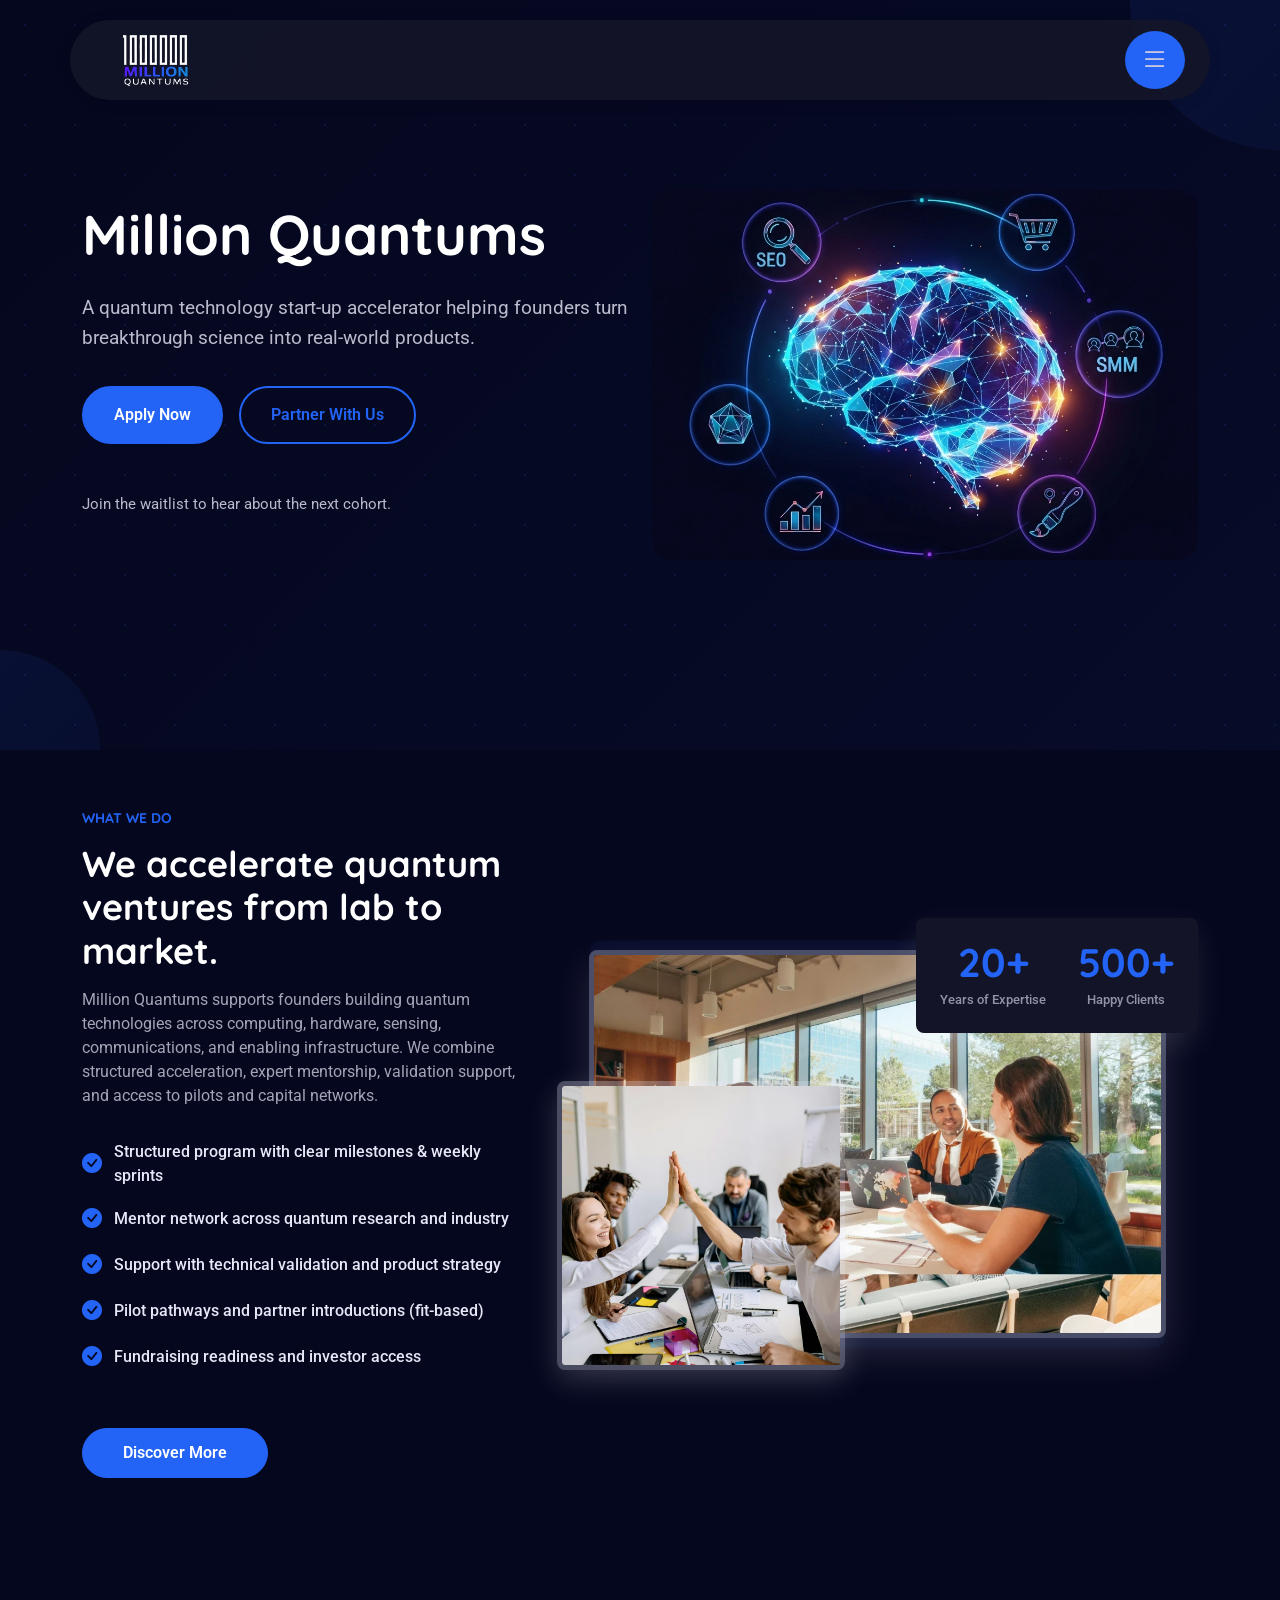
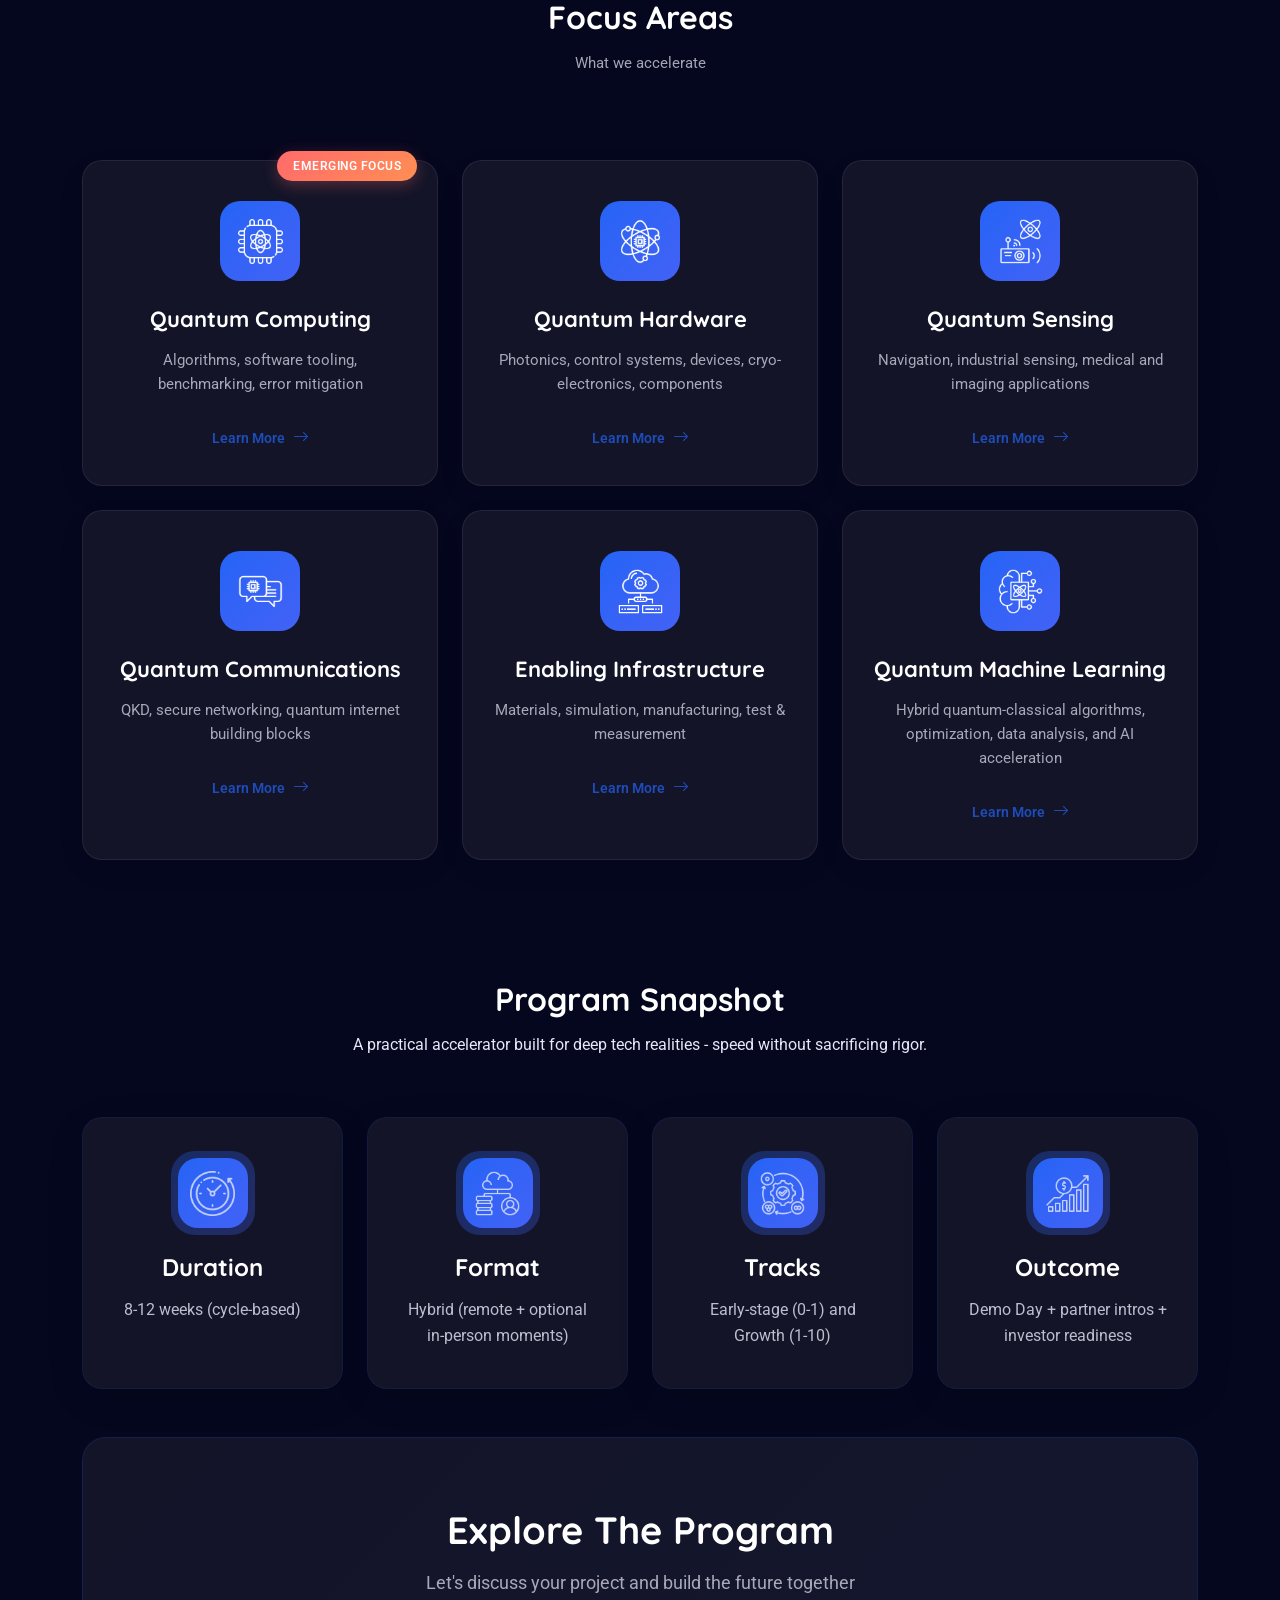
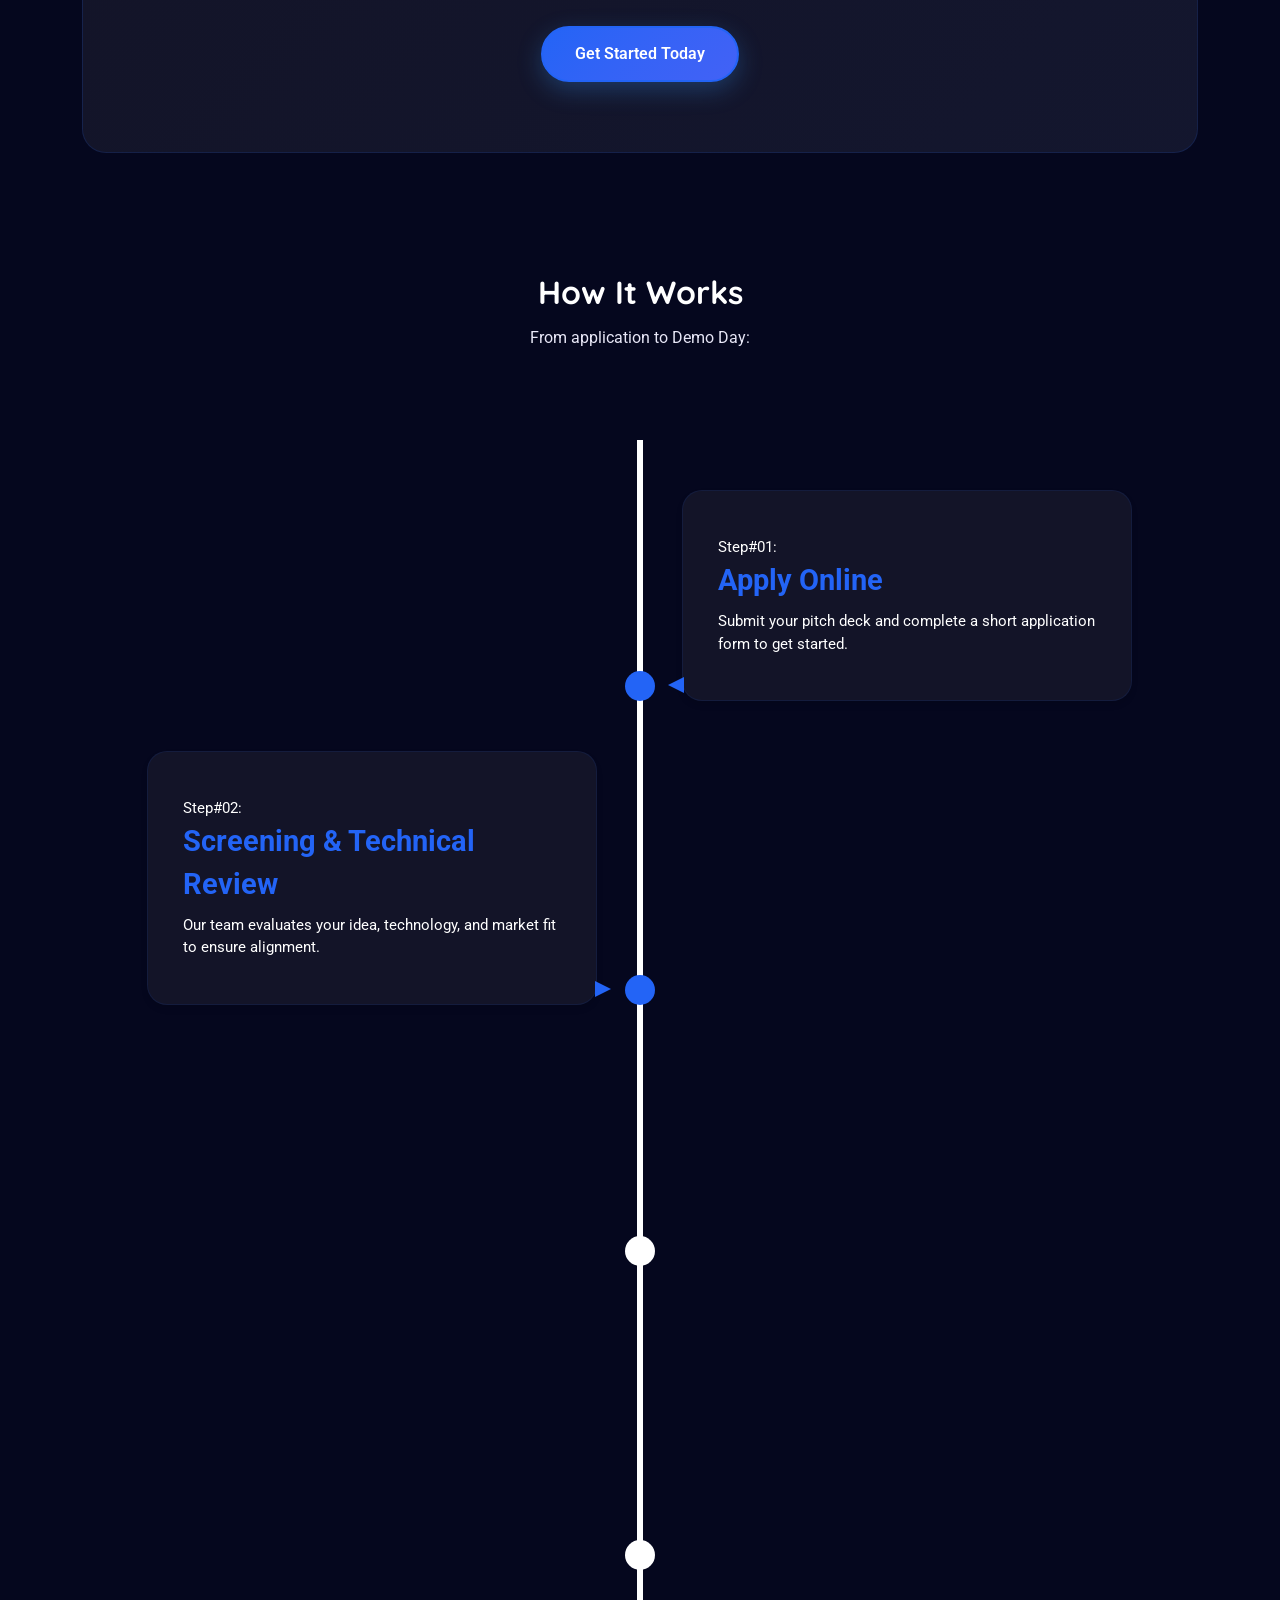
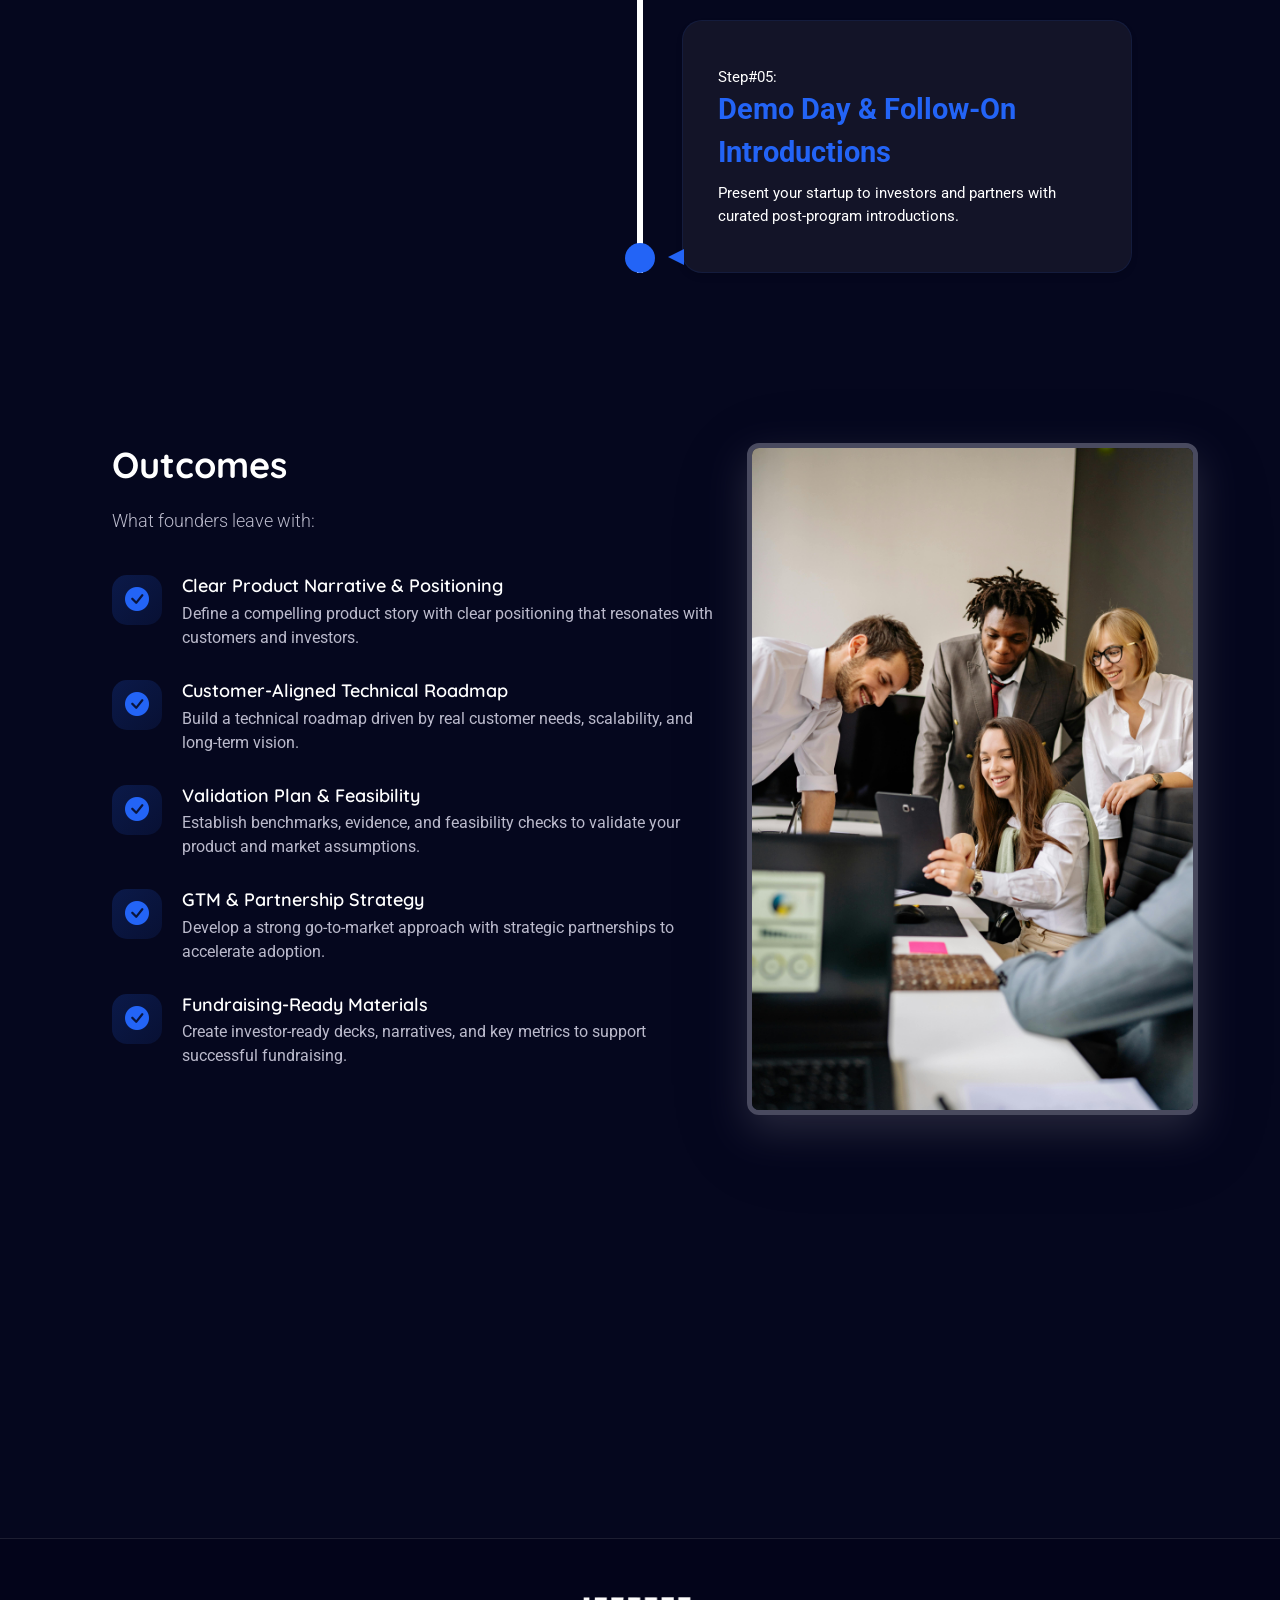
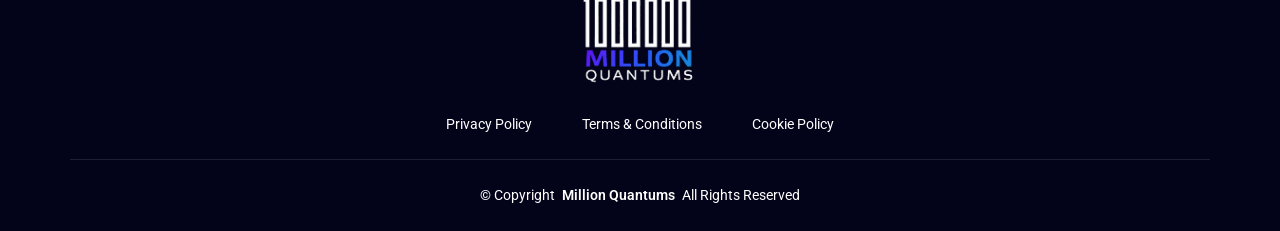
==== commit e2c23ec3: "::" ====
--- a/index.html
+++ b/index.html
@@ -57,7 +57,7 @@
       </div>
        <ul class="overlay-nav-list col-8">
         <li class="active"><a href="#hero" class="overlay-nav-link active" data-num="01">Home</a></li>
-        <li><a href="#about" class="overlay-nav-link" data-num="02">Program</a></li>
+        <li><a href="program.html" class="overlay-nav-link" data-num="02">Program</a></li>
         <li><a href="#services" class="overlay-nav-link" data-num="03">Apply</a></li>
         <li><a href="#portfolio" class="overlay-nav-link" data-num="04">Partners</a></li>
         <li><a href="#team" class="overlay-nav-link" data-num="05">Blog</a></li>
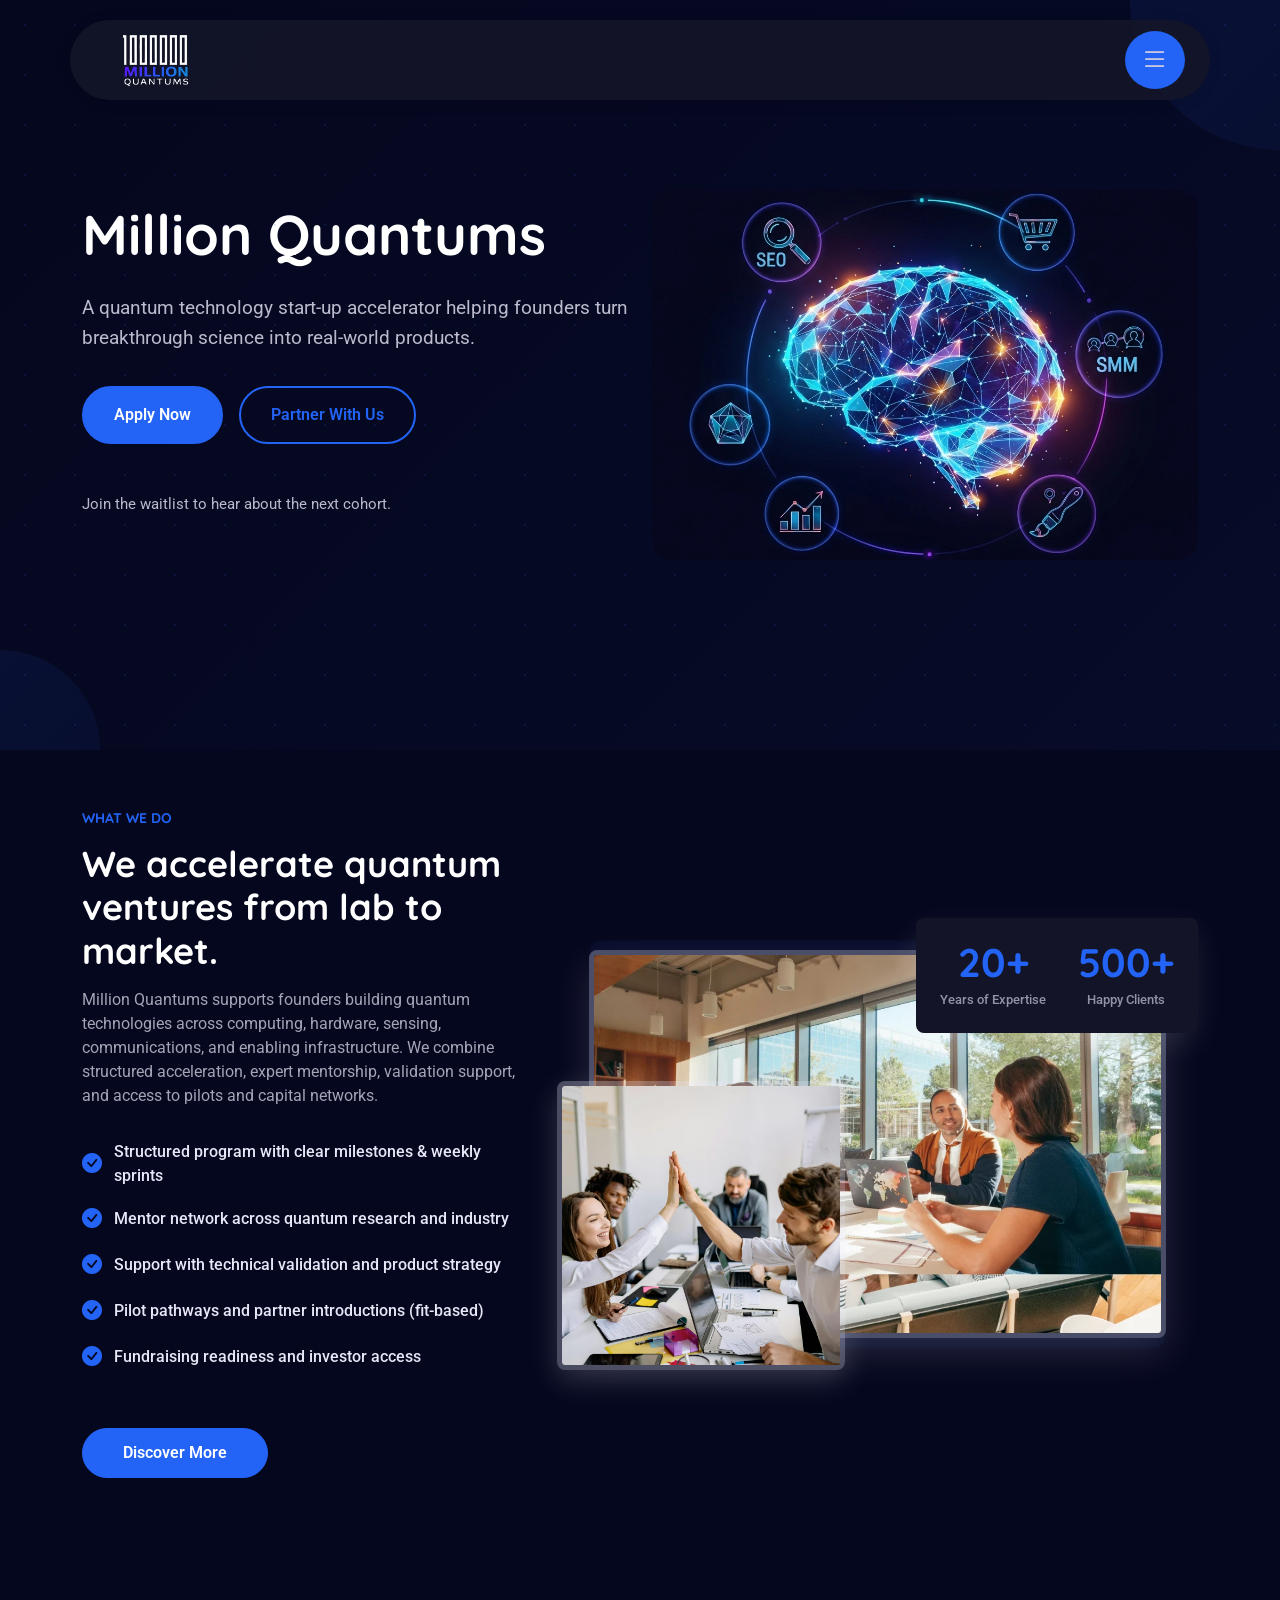
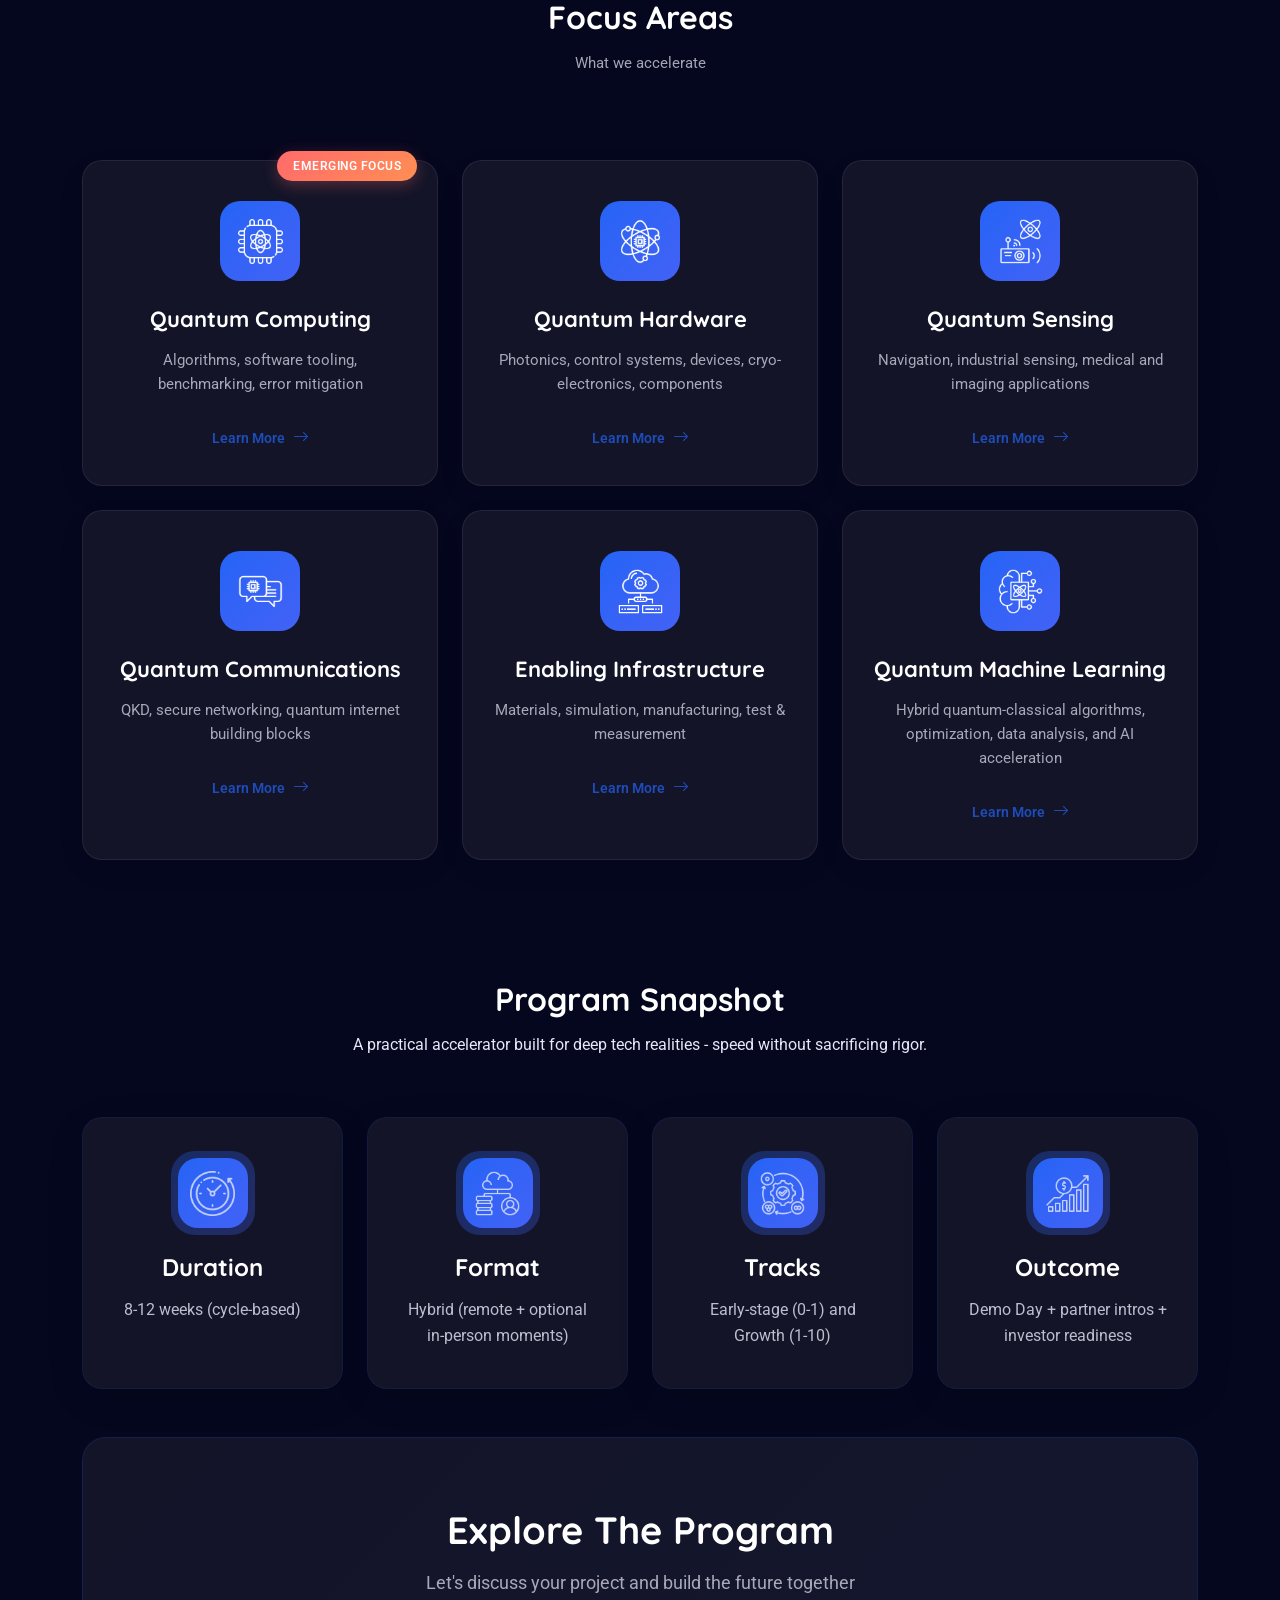
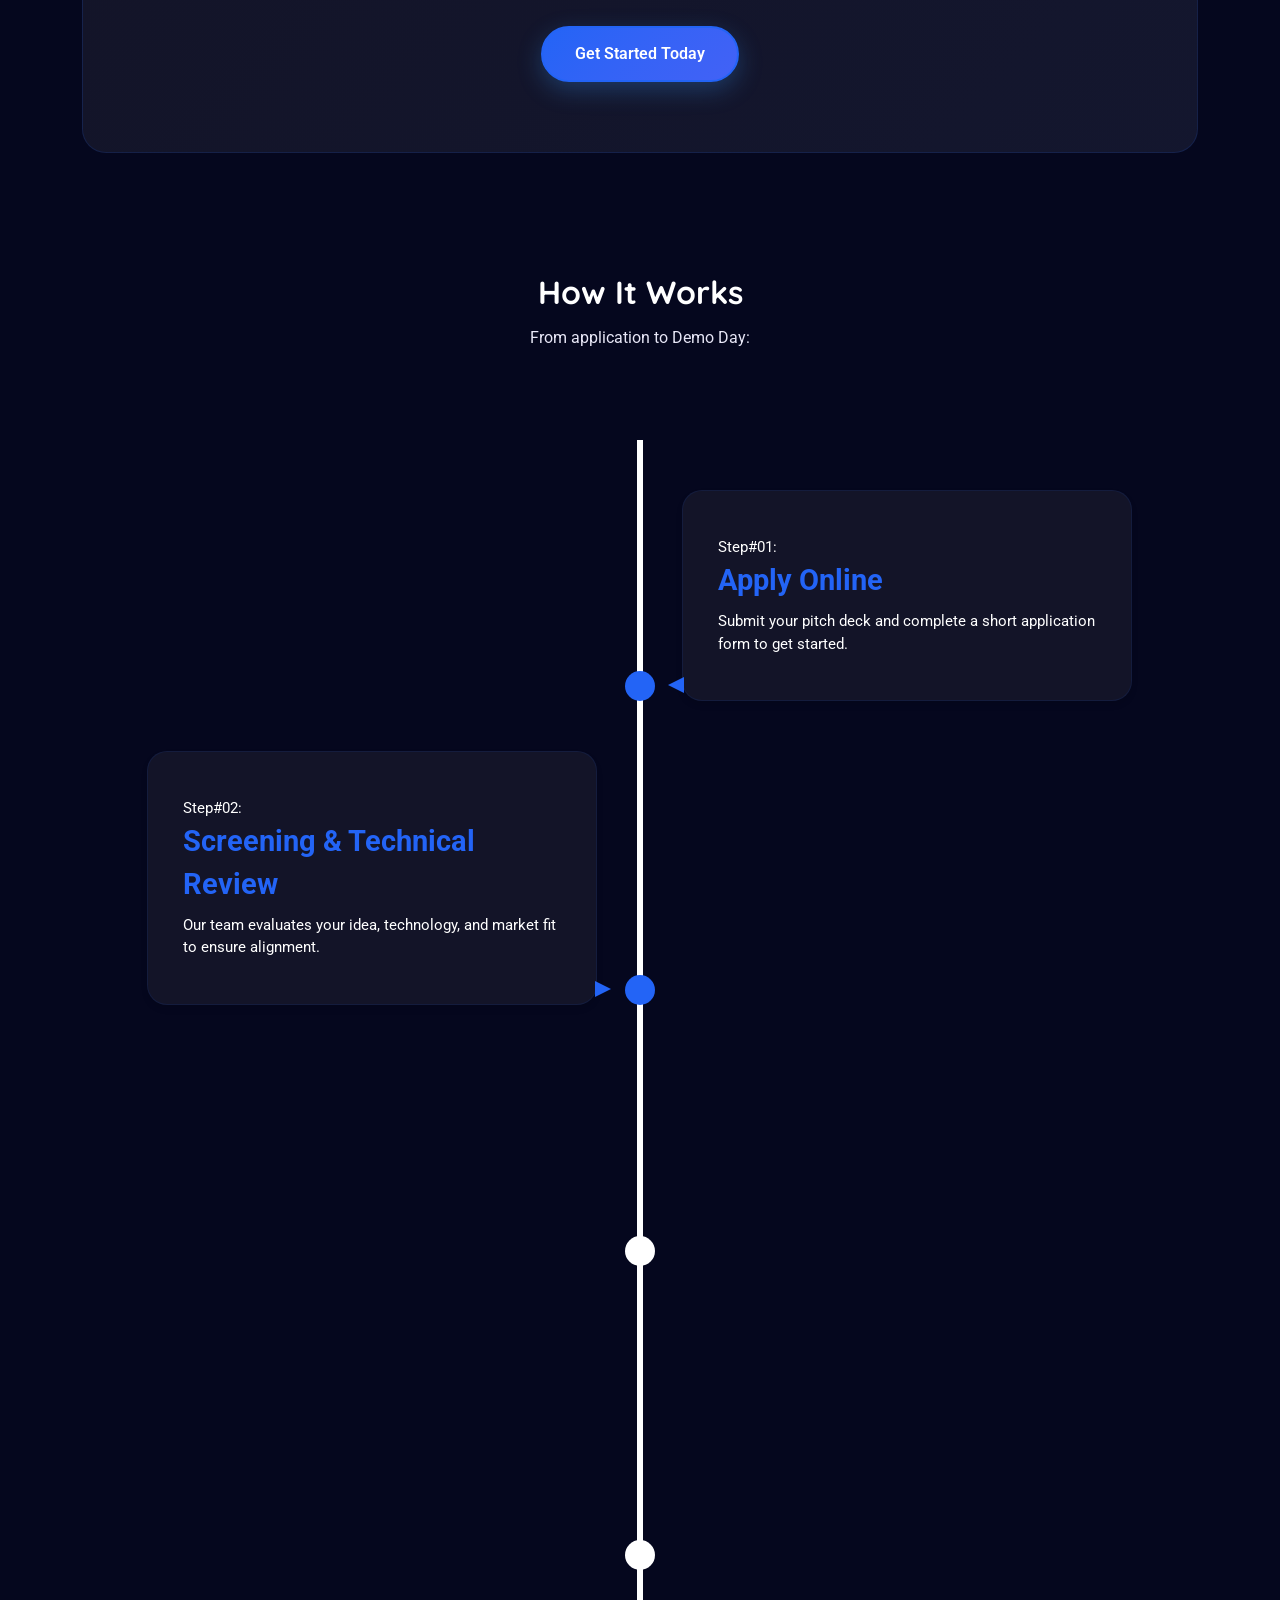
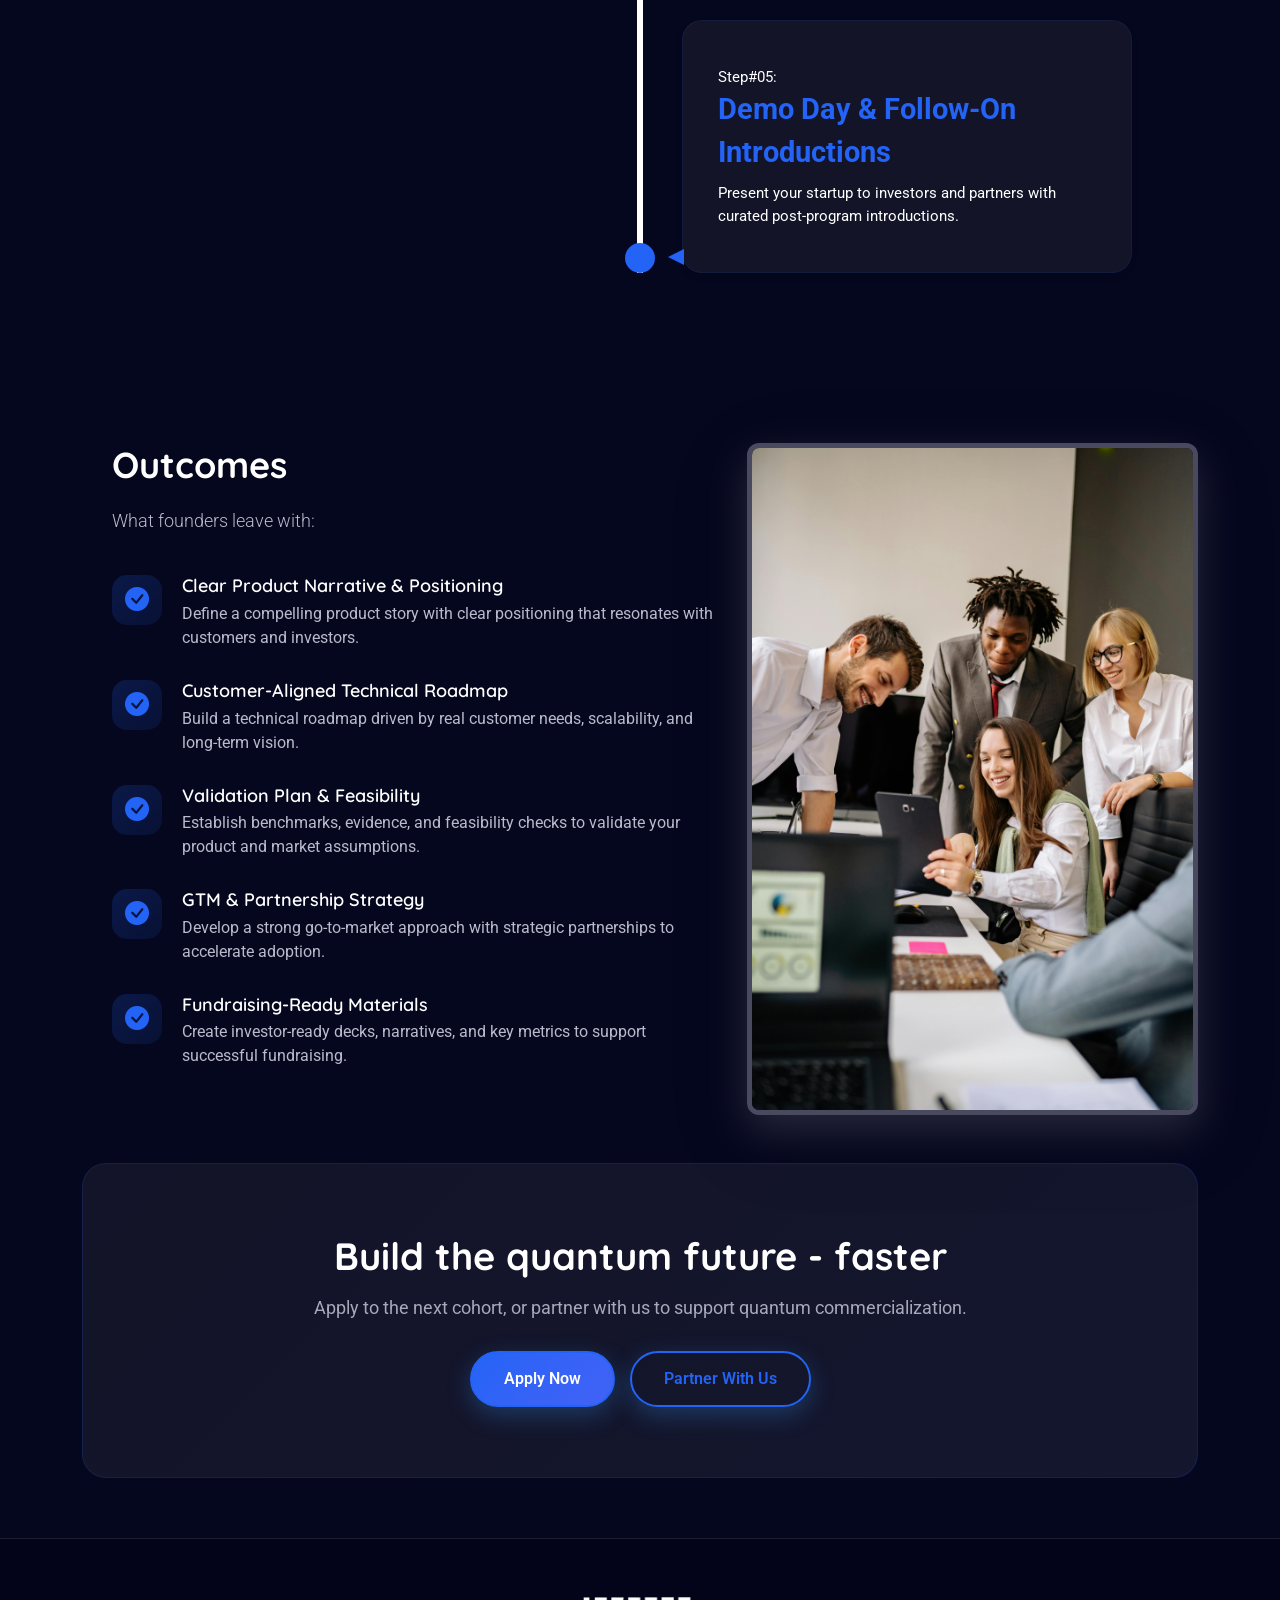
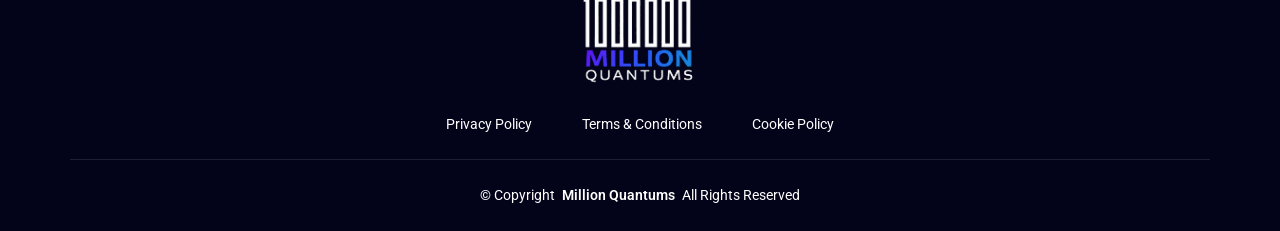
==== commit e8db7aa9: "Site Complete" ====
--- a/index.html
+++ b/index.html
@@ -56,12 +56,12 @@
         <p>A quantum technology start-up accelerator helping founders turn breakthrough science into real-world products.</p>
       </div>
        <ul class="overlay-nav-list col-8">
-        <li class="active"><a href="#hero" class="overlay-nav-link active" data-num="01">Home</a></li>
+        <li class="active"><a href="index.html" class="overlay-nav-link active" data-num="01">Home</a></li>
         <li><a href="program.html" class="overlay-nav-link" data-num="02">Program</a></li>
-        <li><a href="#services" class="overlay-nav-link" data-num="03">Apply</a></li>
-        <li><a href="#portfolio" class="overlay-nav-link" data-num="04">Partners</a></li>
-        <li><a href="#team" class="overlay-nav-link" data-num="05">Blog</a></li>
-        <li><a href="#contact" class="overlay-nav-link" data-num="06">Contact</a></li>
+        <li><a href="apply.html" class="overlay-nav-link" data-num="03">Apply</a></li>
+        <li><a href="partners.html" class="overlay-nav-link" data-num="04">Partners</a></li>
+        <li><a href="blog.html" class="overlay-nav-link" data-num="05">Blog</a></li>
+        <li><a href="contact.html" class="overlay-nav-link" data-num="06">Contact</a></li>
       </ul>
 
     </nav>
--- a/assets/css/main.css
+++ b/assets/css/main.css
@@ -223,6 +223,7 @@
   transition: all 0.3s;
   opacity: 0;
   visibility: hidden;
+  z-index: 997;
 }
 
 .overlay-nav.active .overlay-nav-close {
@@ -3056,7 +3057,7 @@
 }
 
 .contact .contact-info-area {
-  padding-left: 40px;
+  padding-right: 10px;
 }
 
 .contact .contact-info-area .info-header {
@@ -3089,7 +3090,7 @@
   display: flex;
   align-items: center;
   gap: 20px;
-  padding: 24px;
+  padding: 12px 18px;
   background: var(--surface-color);
   border-radius: 20px;
   border: 1px solid color-mix(in srgb, var(--accent-color), transparent 92%);
@@ -3133,7 +3134,7 @@
 }
 
 .contact .contact-info-area .method-card .card-content h5 {
-  font-size: 16px;
+  font-size: 14px;
   font-weight: 600;
   margin-bottom: 4px;
   color: var(--heading-color);
@@ -3158,6 +3159,9 @@
   background: linear-gradient(135deg, color-mix(in srgb, var(--accent-color), transparent 96%), color-mix(in srgb, var(--accent-color), transparent 92%));
   border-radius: 20px;
   margin-bottom: 30px;
+  text-align: center;
+  justify-content: center;
+  align-items: center;
 }
 
 .contact .contact-info-area .additional-info .info-stats .stat-item {
@@ -3262,6 +3266,276 @@
     text-align: center;
   }
 }
+
+.custom-file-upload {
+  position: relative;
+}
+
+.custom-file-upload input[type="file"] {
+  display: none;
+}
+
+.upload-box {
+  border-radius: 16px;
+  border: 2px solid color-mix(in srgb, var(--default-color), transparent 88%);
+  background-color: color-mix(in srgb, var(--surface-color), var(--background-color) 30%);
+  color: var(--default-color);
+  padding: 24px;
+  text-align: center;
+  cursor: pointer;
+  transition: all 0.3s ease;
+  width: 100%;
+}
+
+.upload-box i {
+  font-size: 32px;
+  color: #6c757d;
+  margin-bottom: 8px;
+  display: block;
+}
+
+.upload-box span {
+  display: block;
+  font-size: 15px;
+  color: #344054;
+}
+
+.upload-box small {
+  display: block;
+  margin-top: 4px;
+  font-size: 12px;
+  color: #6c757d;
+}
+
+.upload-box:hover {
+  border-color: #0d6efd;
+  background: #f5f8ff;
+}
+
+.upload-box:hover i {
+  color: #0d6efd;
+}
+/*--------------------------------------------------------------
+# Featured Posts Section
+--------------------------------------------------------------*/
+.featured-posts {
+  padding: 80px 0;
+  background: linear-gradient(135deg, var(--surface-color) 0%, color-mix(in srgb, var(--accent-color), transparent 95%) 100%);
+}
+
+.featured-posts .blog-posts-slider .swiper-wrapper {
+  height: auto !important;
+}
+
+.featured-posts .blog-posts-slider .swiper-pagination {
+  position: relative;
+  margin-top: 50px;
+}
+
+.featured-posts .blog-posts-slider .swiper-pagination .swiper-pagination-bullet {
+  width: 12px;
+  height: 12px;
+  background: color-mix(in srgb, var(--default-color), transparent 70%);
+  opacity: 1;
+  transition: all 0.3s ease;
+}
+
+.featured-posts .blog-posts-slider .swiper-pagination .swiper-pagination-bullet.swiper-pagination-bullet-active {
+  background: var(--accent-color);
+  transform: scale(1.2);
+}
+
+.featured-posts .blog-card {
+  background: var(--surface-color);
+  border-radius: 20px;
+  overflow: hidden;
+  box-shadow: 0 10px 40px color-mix(in srgb, var(--default-color), transparent 90%);
+  transition: all 0.4s ease;
+  height: 100%;
+  display: flex;
+  flex-direction: column;
+}
+
+.featured-posts .blog-card:hover {
+  transform: translateY(-10px);
+  box-shadow: 0 20px 60px color-mix(in srgb, var(--default-color), transparent 85%);
+}
+
+.featured-posts .blog-image {
+  position: relative;
+  height: 280px;
+  overflow: hidden;
+}
+
+.featured-posts .blog-image img {
+  width: 100%;
+  height: 100%;
+  object-fit: cover;
+  transition: transform 0.4s ease;
+}
+
+.featured-posts .blog-image .category-badge {
+  position: absolute;
+  top: 20px;
+  left: 20px;
+  background: var(--accent-color);
+  color: var(--contrast-color);
+  padding: 8px 16px;
+  border-radius: 20px;
+  font-size: 12px;
+  font-weight: 600;
+  text-transform: uppercase;
+  letter-spacing: 0.5px;
+  z-index: 2;
+}
+
+.featured-posts .blog-image:hover img {
+  transform: scale(1.05);
+}
+
+.featured-posts .blog-content {
+  padding: 30px;
+  flex: 1;
+  display: flex;
+  flex-direction: column;
+}
+
+@media (max-width: 768px) {
+  .featured-posts .blog-content {
+    padding: 25px;
+  }
+}
+
+.featured-posts .author-info {
+  display: flex;
+  align-items: center;
+  margin-bottom: 20px;
+}
+
+.featured-posts .author-info .author-avatar {
+  width: 45px;
+  height: 45px;
+  border-radius: 50%;
+  object-fit: cover;
+  margin-right: 15px;
+  border: 3px solid color-mix(in srgb, var(--accent-color), transparent 80%);
+}
+
+.featured-posts .author-info .author-details {
+  display: flex;
+  flex-direction: column;
+}
+
+.featured-posts .author-info .author-details .author-name {
+  font-weight: 600;
+  color: var(--heading-color);
+  font-size: 14px;
+  margin-bottom: 2px;
+}
+
+.featured-posts .author-info .author-details .publish-date {
+  font-size: 13px;
+  color: color-mix(in srgb, var(--default-color), transparent 40%);
+}
+
+.featured-posts h3 {
+  font-size: 20px;
+  font-weight: 700;
+  line-height: 1.4;
+  margin-bottom: 15px;
+  color: var(--heading-color);
+}
+
+@media (max-width: 768px) {
+  .featured-posts h3 {
+    font-size: 18px;
+  }
+}
+
+.featured-posts h3 a {
+  color: var(--heading-color);
+  transition: color 0.3s ease;
+}
+
+.featured-posts h3 a:hover {
+  color: var(--accent-color);
+}
+
+.featured-posts p {
+  font-size: 15px;
+  line-height: 1.6;
+  color: color-mix(in srgb, var(--default-color), transparent 20%);
+  margin-bottom: 25px;
+  flex: 1;
+}
+
+.featured-posts .blog-footer {
+  display: flex;
+  align-items: center;
+  justify-content: space-between;
+  padding-top: 20px;
+  border-top: 1px solid color-mix(in srgb, var(--default-color), transparent 90%);
+}
+
+@media (max-width: 576px) {
+  .featured-posts .blog-footer {
+    flex-direction: column;
+    gap: 15px;
+    align-items: flex-start;
+  }
+}
+
+.featured-posts .reading-time {
+  display: flex;
+  align-items: center;
+  font-size: 13px;
+  color: color-mix(in srgb, var(--default-color), transparent 40%);
+}
+
+.featured-posts .reading-time i {
+  margin-right: 5px;
+  font-size: 14px;
+}
+
+.featured-posts .btn-read-more {
+  display: inline-flex;
+  align-items: center;
+  background: linear-gradient(45deg, var(--accent-color), color-mix(in srgb, var(--accent-color), #000 10%));
+  color: var(--contrast-color);
+  padding: 10px 20px;
+  border-radius: 25px;
+  font-size: 13px;
+  font-weight: 600;
+  text-transform: uppercase;
+  letter-spacing: 0.5px;
+  transition: all 0.3s ease;
+}
+
+.featured-posts .btn-read-more span {
+  margin-right: 8px;
+}
+
+.featured-posts .btn-read-more i {
+  font-size: 12px;
+  transition: transform 0.3s ease;
+}
+
+.featured-posts .btn-read-more:hover {
+  transform: translateX(5px);
+  background: linear-gradient(45deg, color-mix(in srgb, var(--accent-color), #000 10%), var(--accent-color));
+  color: var(--contrast-color);
+}
+
+.featured-posts .btn-read-more:hover i {
+  transform: translateX(3px);
+}
+
+@media (max-width: 576px) {
+  .featured-posts .btn-read-more {
+    align-self: flex-end;
+  }
+}
+
 
 /*--------------------------------------------------------------
 # Portfolio Details Section
